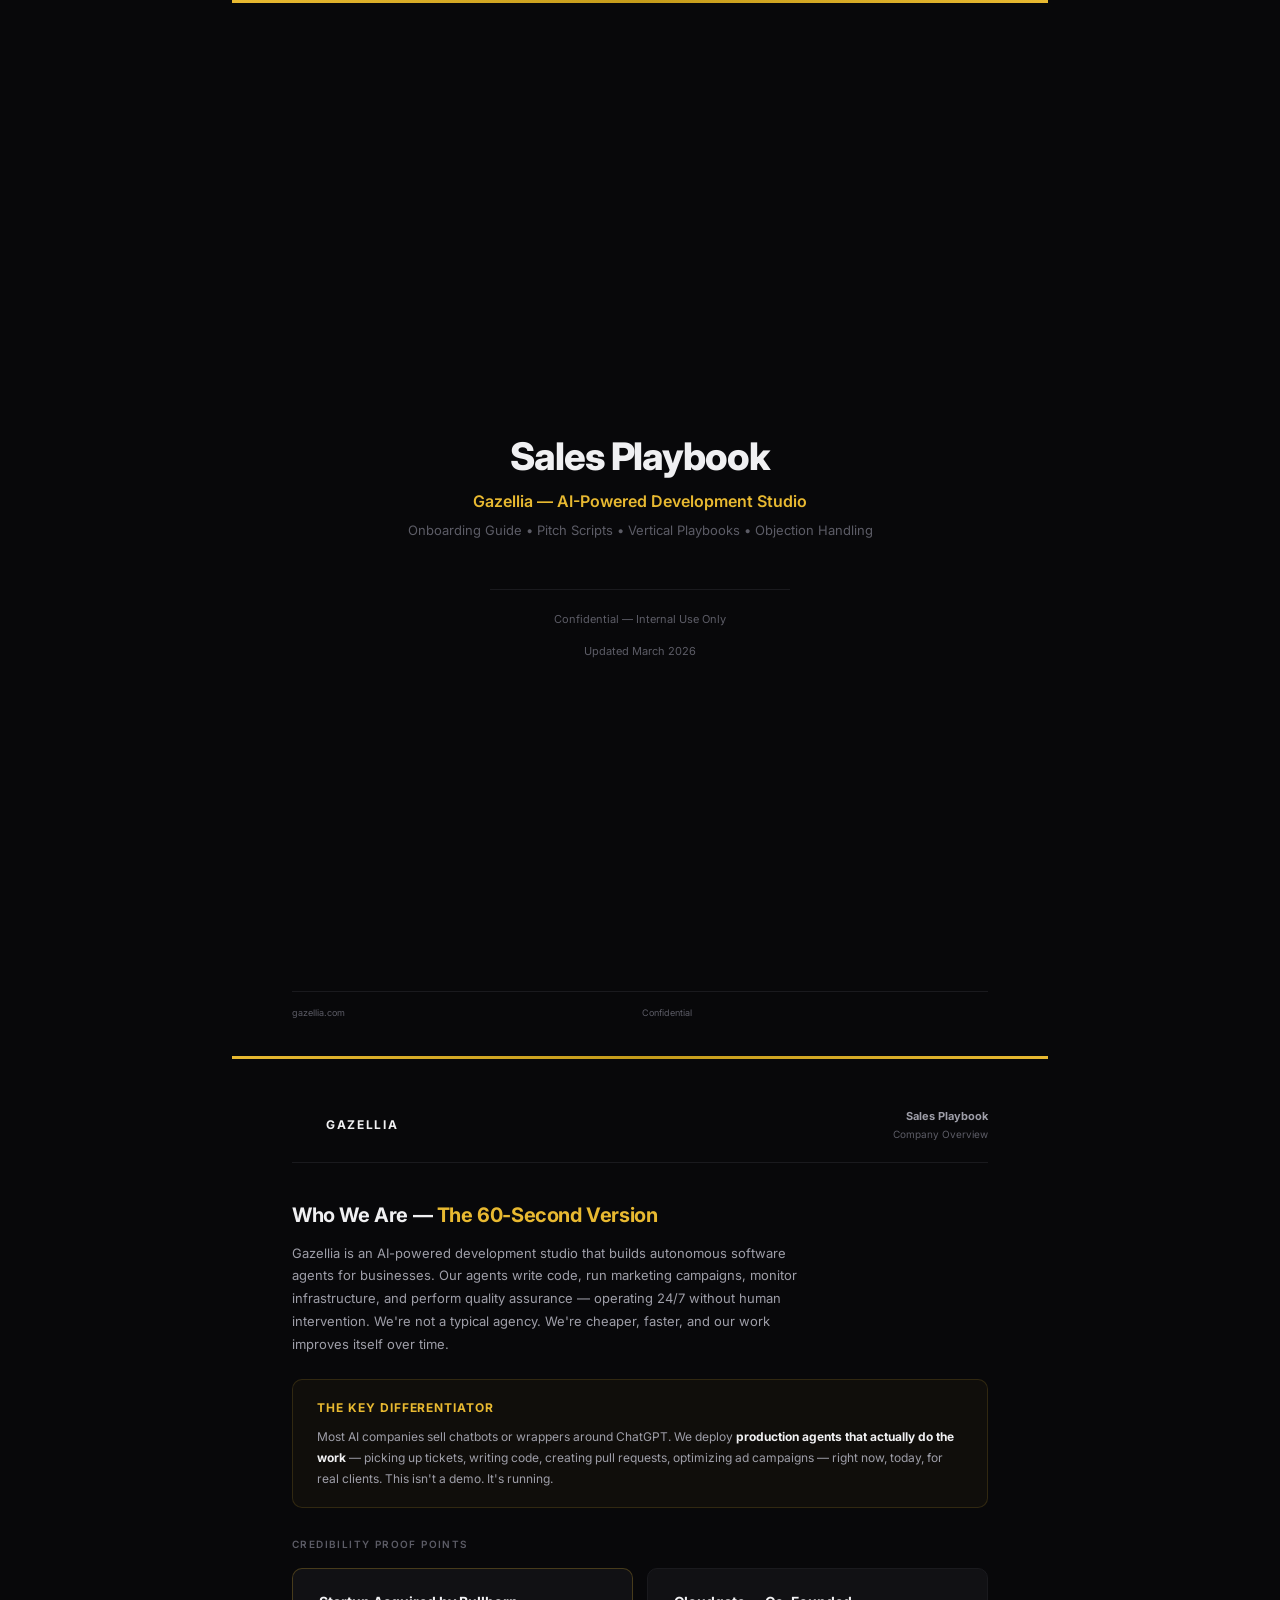
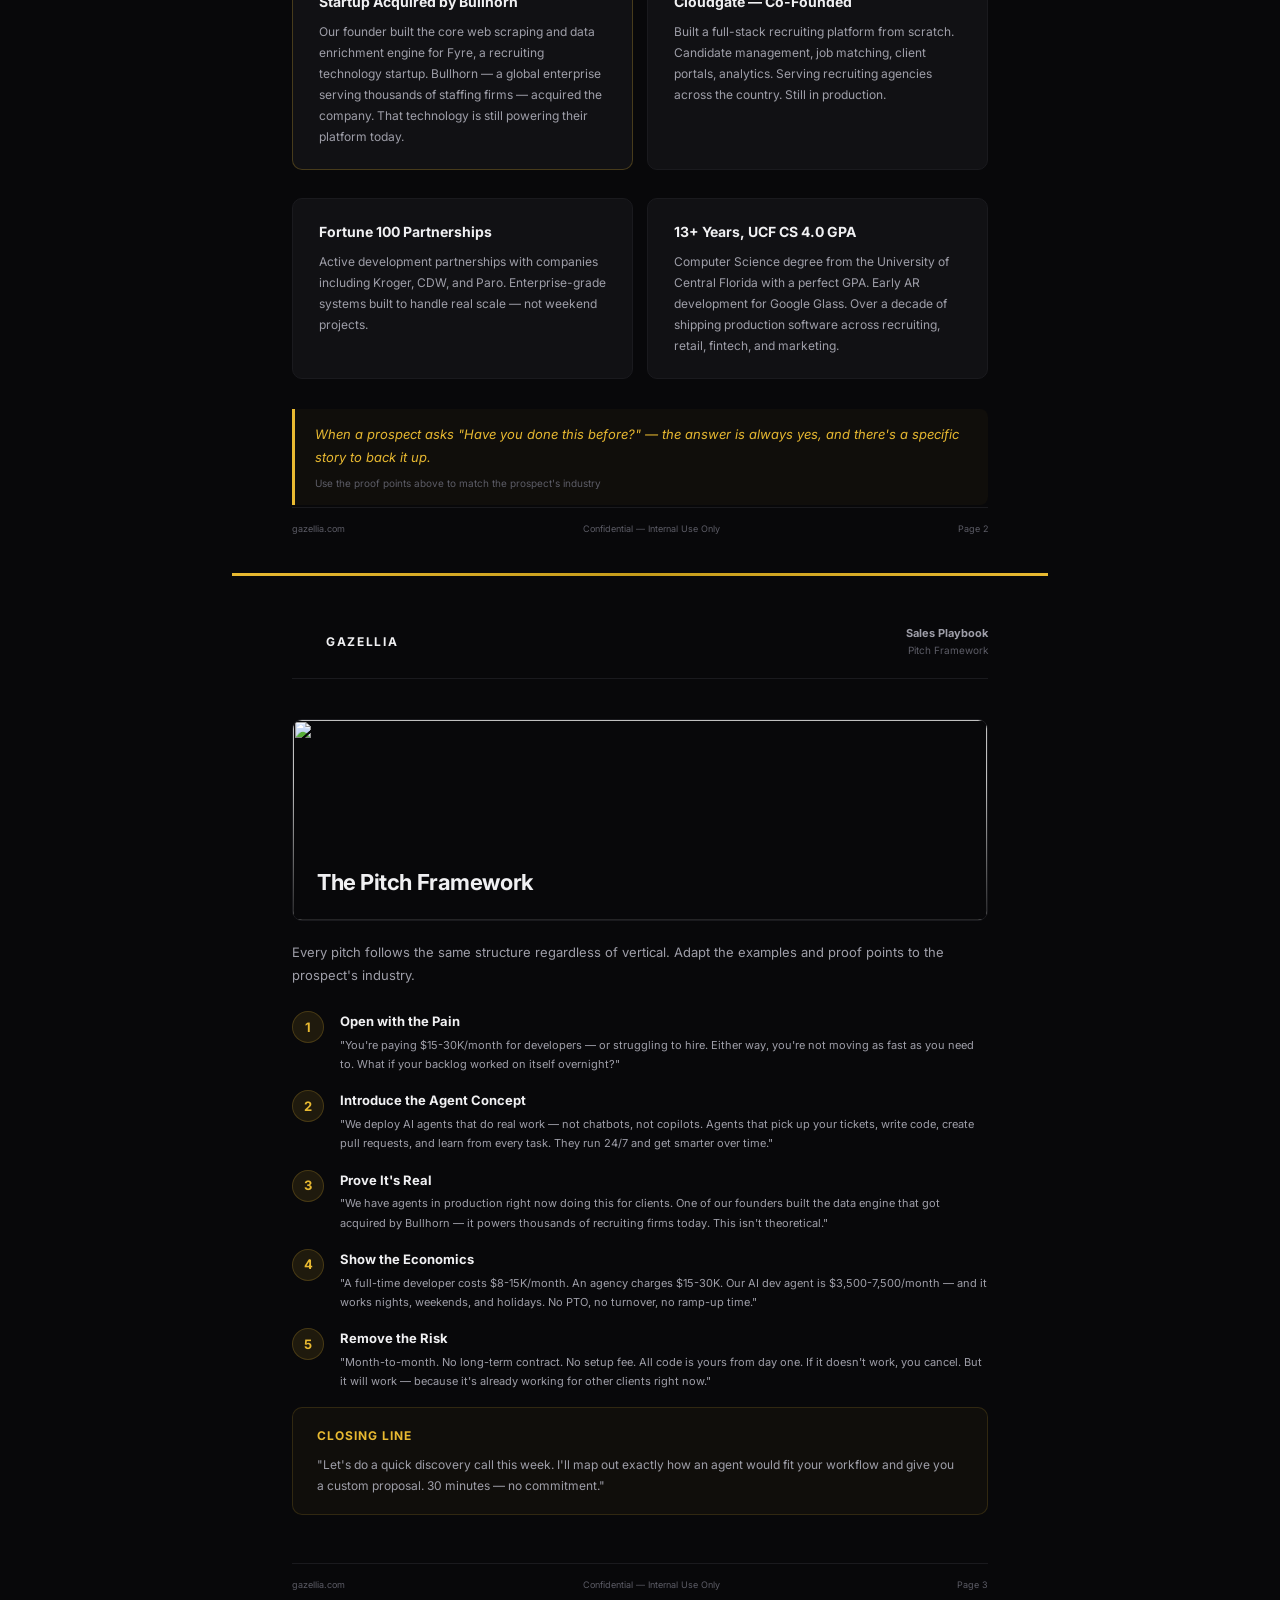
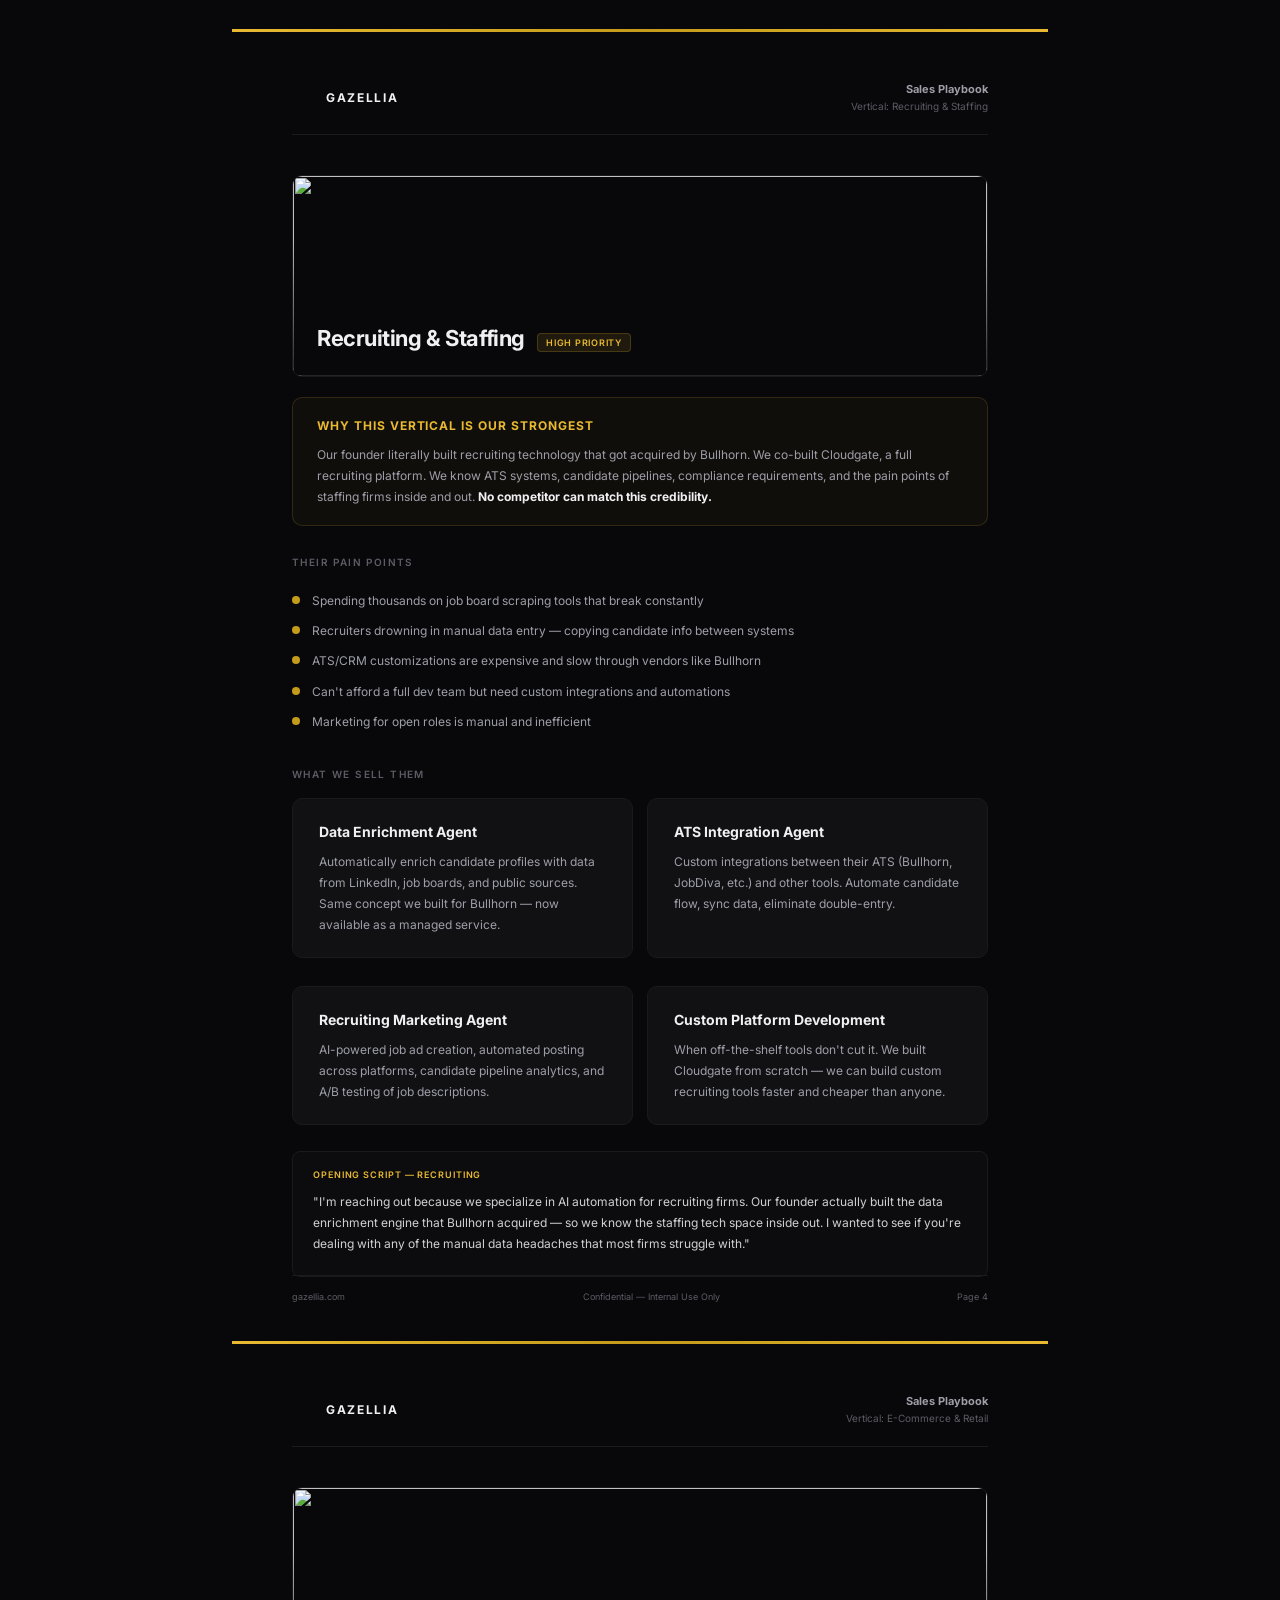
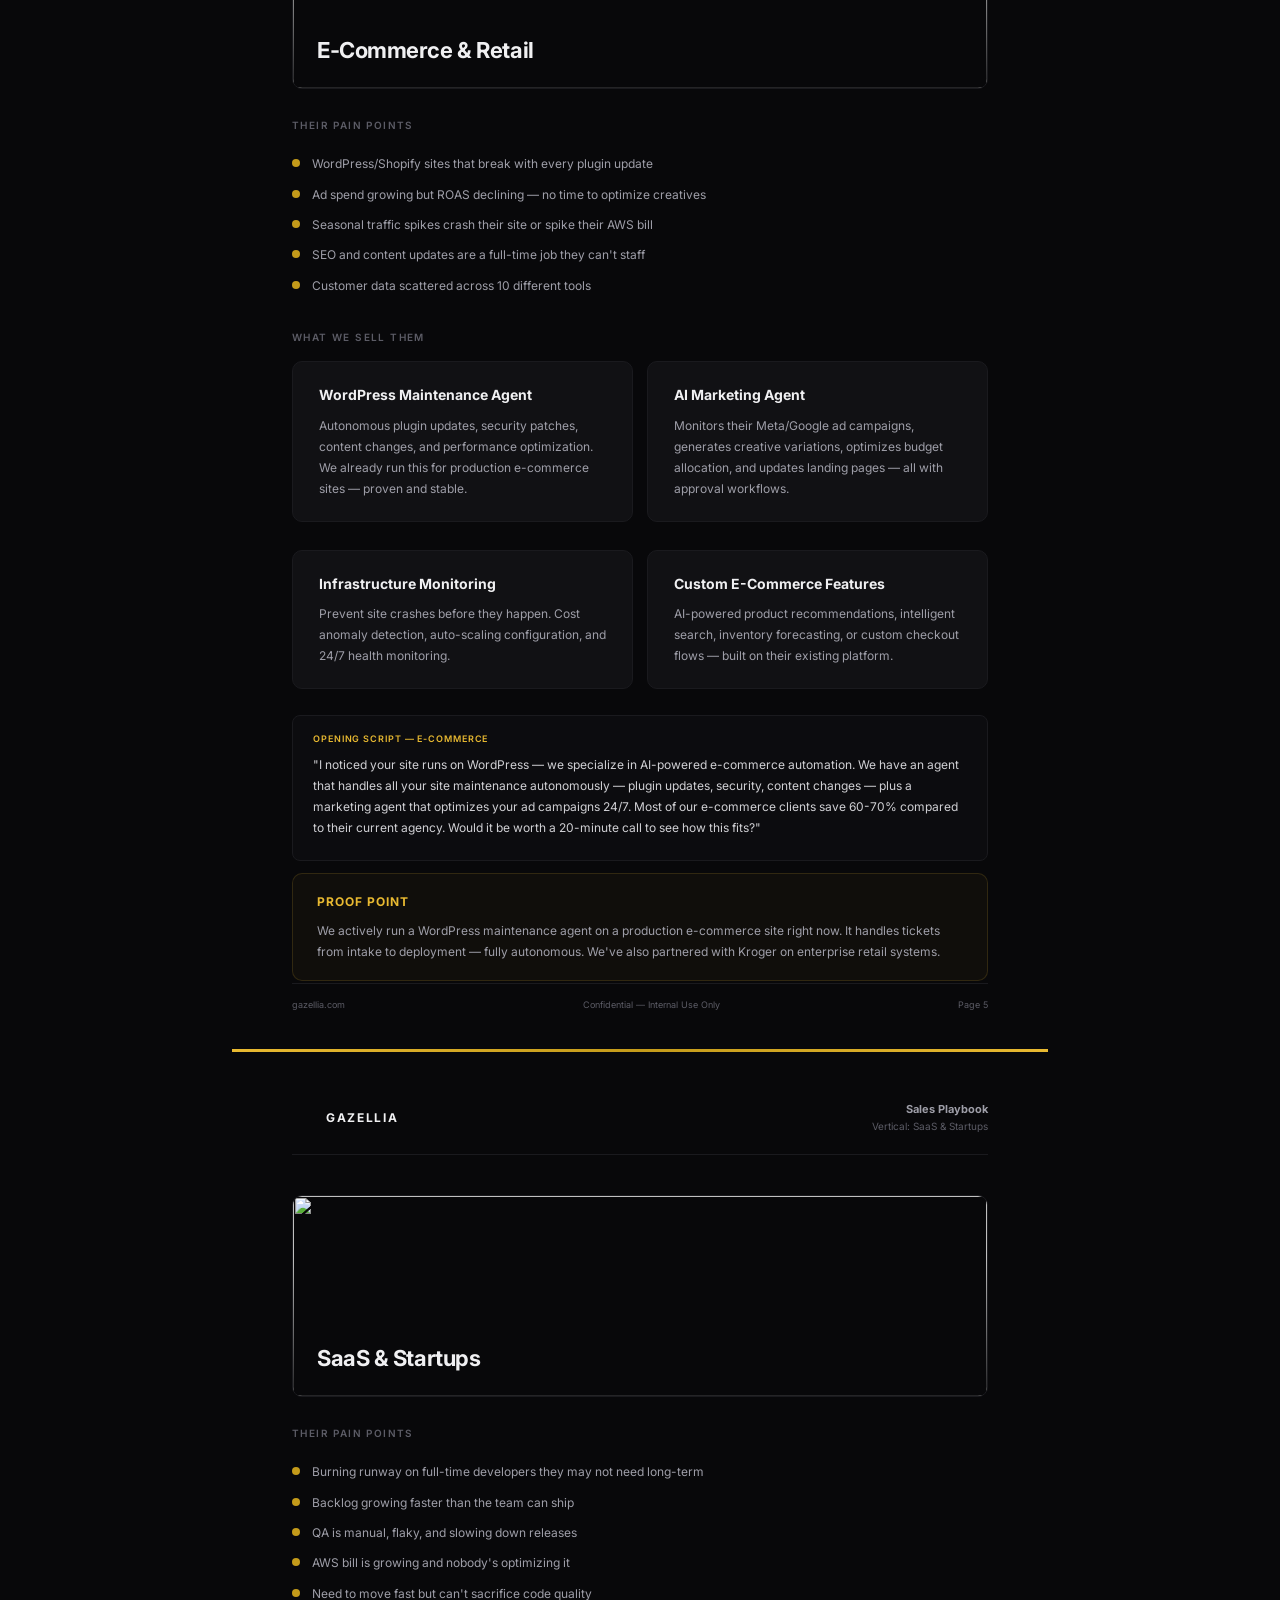
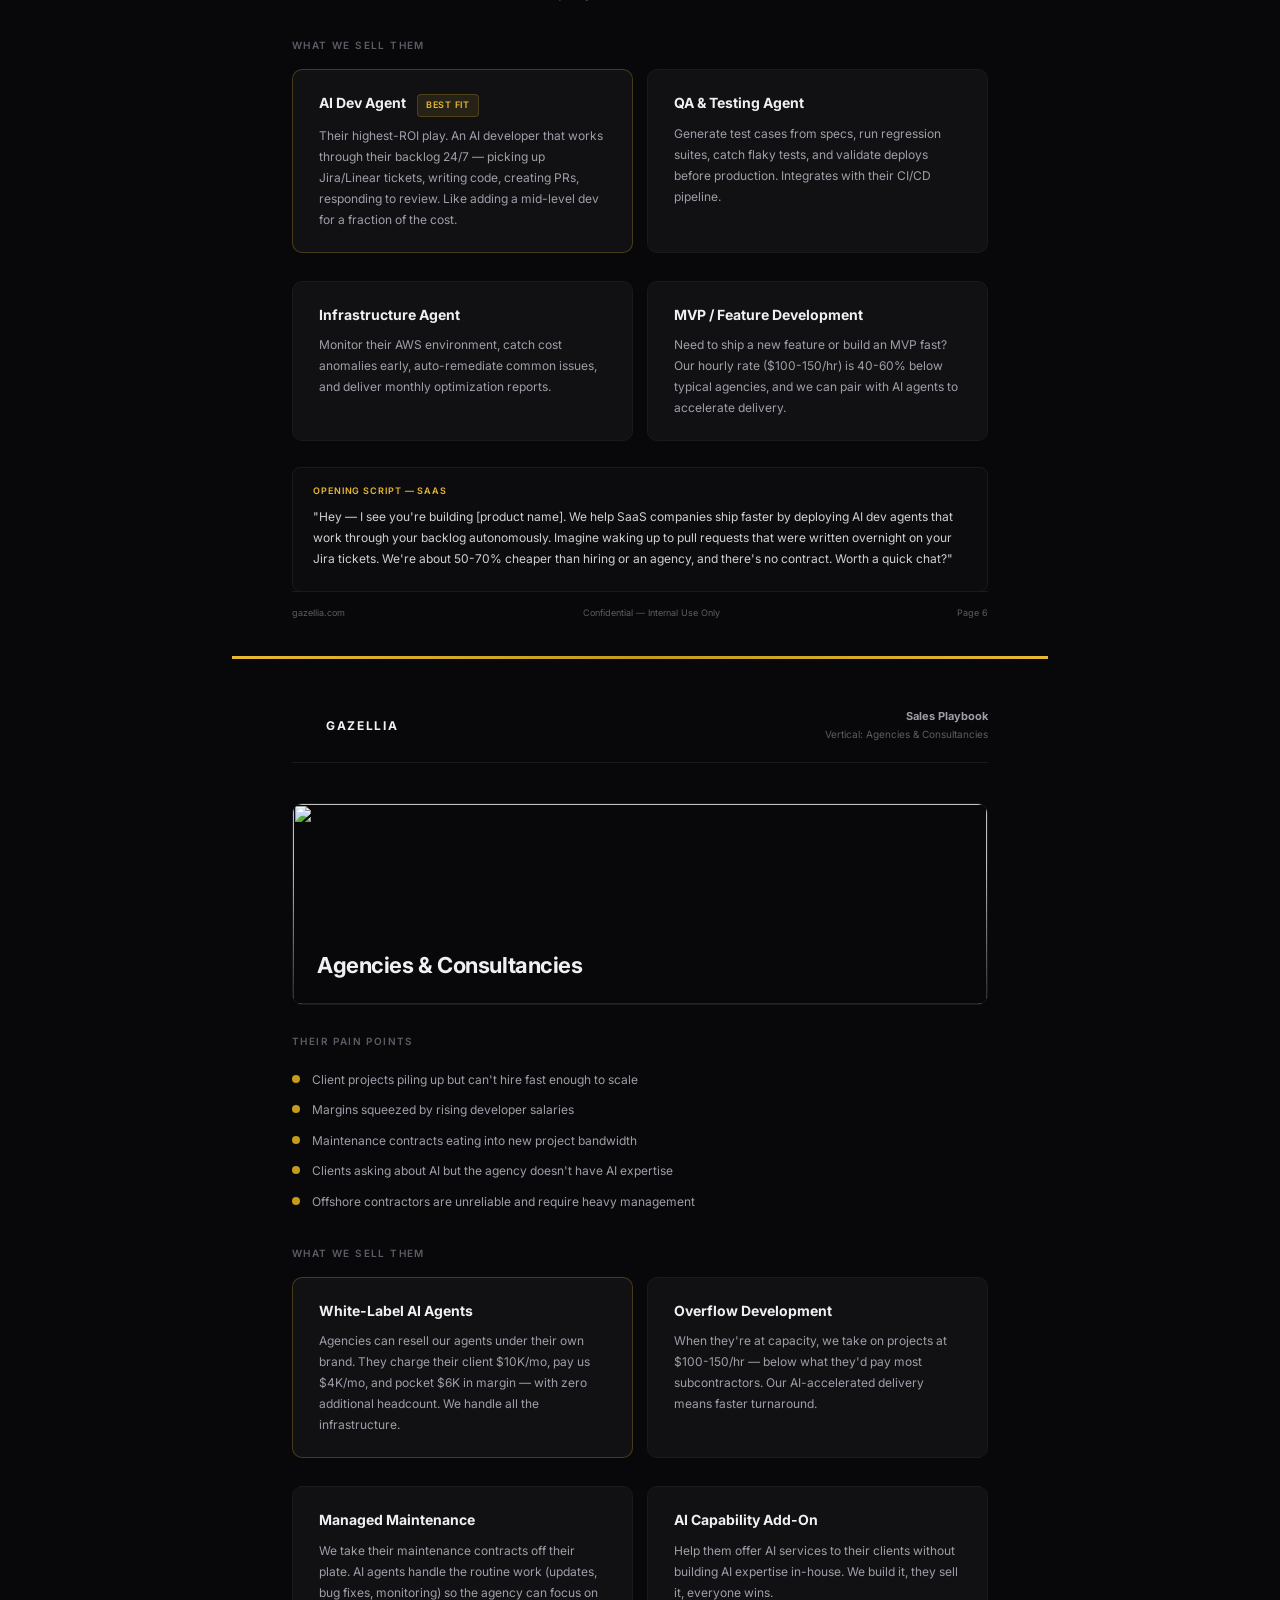
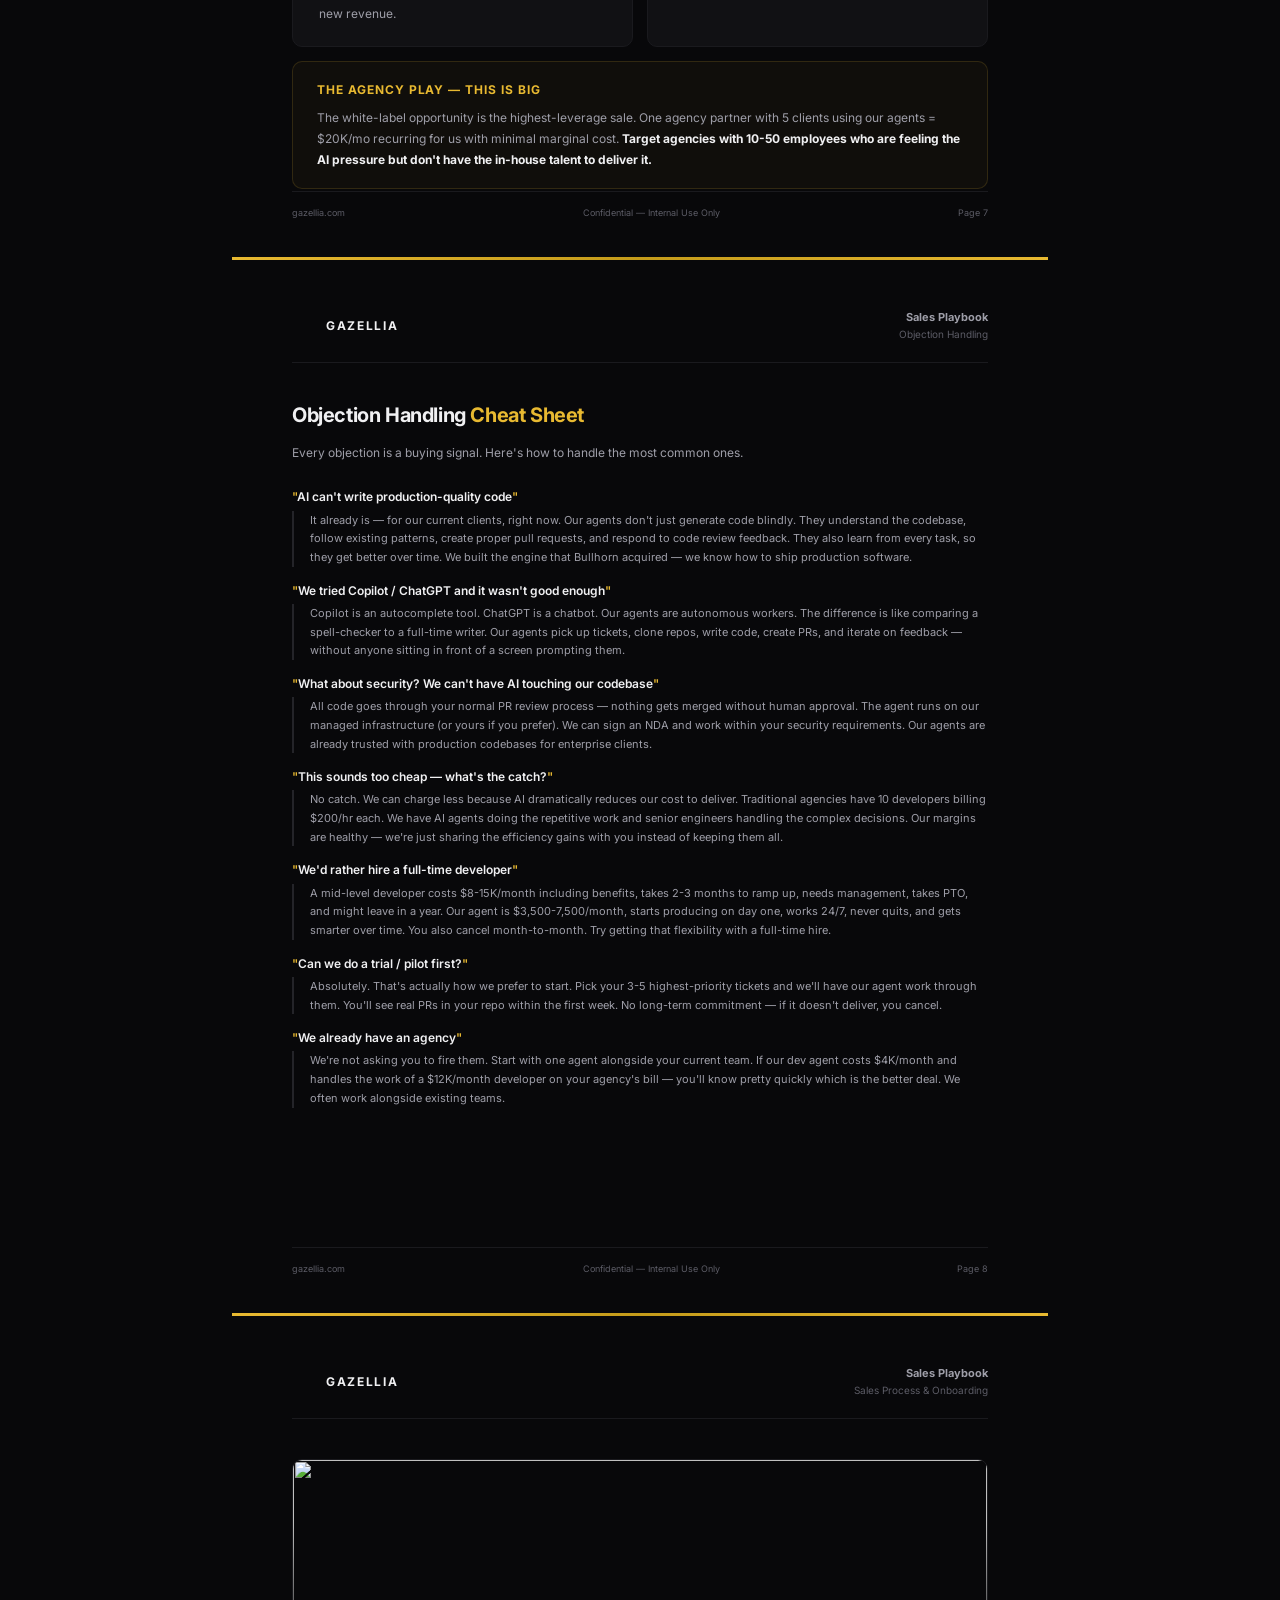
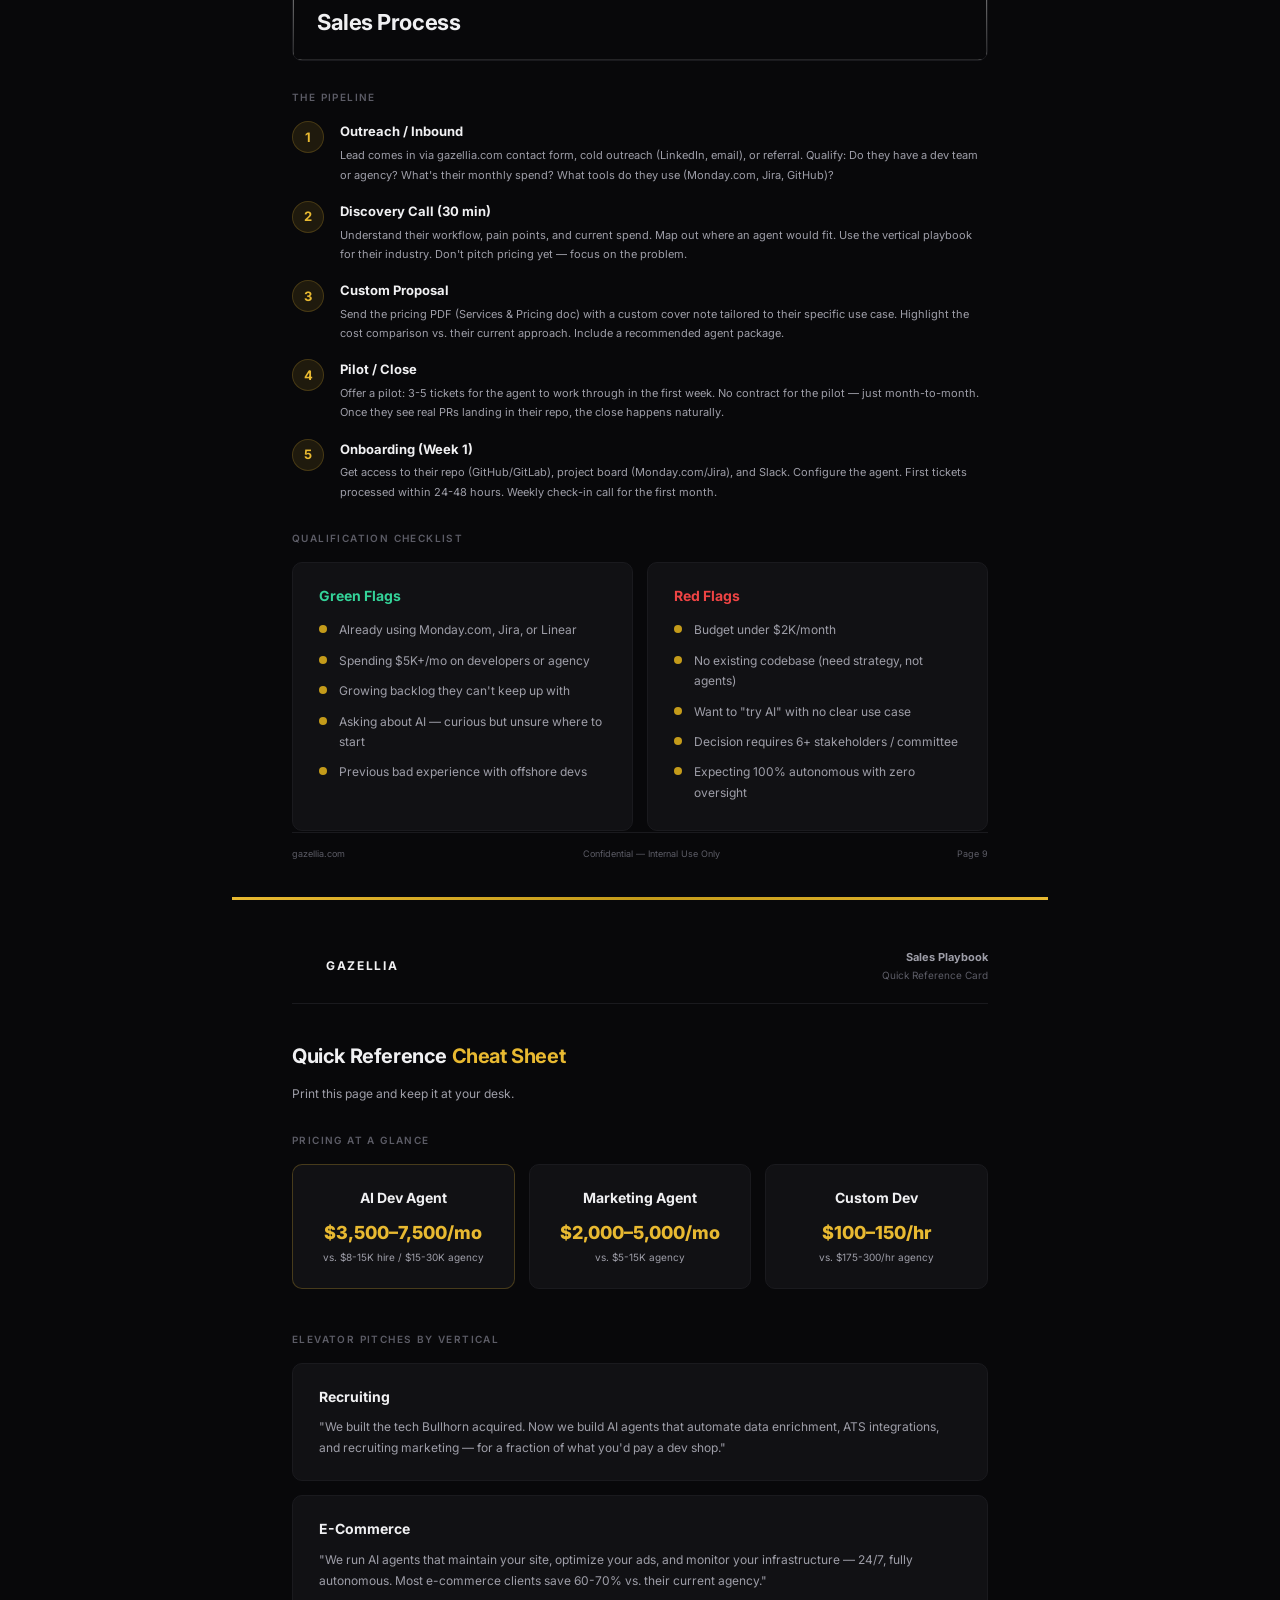
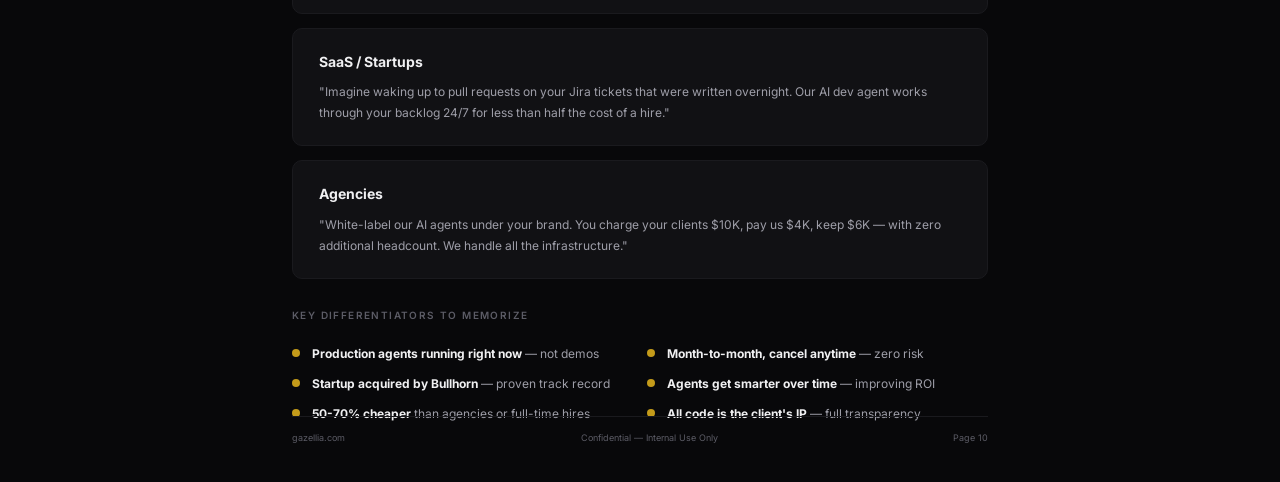
==== assets/gazellia-sales-guide.html @ e979a20b "Add sales playbook: onboarding guide, pitch scripts, vertical playbooks 10-page sales guide covering" ====
<!DOCTYPE html>
<html lang="en">
<head>
  <meta charset="UTF-8">
  <title>Gazellia — Sales Playbook & Onboarding Guide</title>
  <style>
    @import url('https://fonts.googleapis.com/css2?family=Inter:wght@300;400;500;600;700;800&display=swap');
    @page { size: letter; margin: 0; }
    * { margin: 0; padding: 0; box-sizing: border-box; }
    body {
      font-family: 'Inter', -apple-system, sans-serif;
      background: #08080A; color: #F0F0F2;
      -webkit-font-smoothing: antialiased; line-height: 1.6;
    }
    .page {
      width: 8.5in; min-height: 11in; margin: 0 auto;
      padding: 52px 60px; background: #08080A;
      position: relative; page-break-after: always;
    }
    .page::before {
      content: ''; position: absolute; top: 0; left: 0; right: 0;
      height: 3px;
      background: linear-gradient(90deg, #E8B931, #C49B1A, #E8B931);
    }

    /* Header */
    .hdr {
      display: flex; justify-content: space-between; align-items: center;
      margin-bottom: 40px; padding-bottom: 20px; border-bottom: 1px solid #1A1A1E;
    }
    .hdr-logo { display: flex; align-items: center; gap: 10px; }
    .hdr-logo img { width: 24px; }
    .hdr-logo span { font-size: 12px; font-weight: 700; letter-spacing: 0.14em; }
    .hdr-right { text-align: right; font-size: 10px; color: #5C5C66; }
    .hdr-right strong { color: #9E9EA8; display: block; font-size: 11px; }

    /* Typography */
    h1 { font-size: 30px; font-weight: 800; letter-spacing: -0.03em; line-height: 1.15; margin-bottom: 12px; }
    h2 { font-size: 20px; font-weight: 700; letter-spacing: -0.02em; margin-bottom: 14px; line-height: 1.25; }
    h3 { font-size: 14px; font-weight: 700; margin-bottom: 8px; }
    h4 { font-size: 11px; font-weight: 600; text-transform: uppercase; letter-spacing: 0.12em; color: #5C5C66; margin-bottom: 14px; }
    .gold { color: #E8B931; }
    .subtitle { font-size: 13px; color: #9E9EA8; line-height: 1.7; margin-bottom: 24px; max-width: 500px; }
    p { font-size: 12px; color: #9E9EA8; line-height: 1.75; margin-bottom: 12px; }

    /* Cards */
    .card {
      background: #111114; border: 1px solid #1A1A1E; border-radius: 10px;
      padding: 22px 26px; margin-bottom: 14px;
    }
    .card.gold-border { border-color: rgba(232, 185, 49, 0.25); }
    .card h3 { color: #F0F0F2; }
    .card p { margin-bottom: 0; }

    /* Two columns */
    .cols { display: grid; grid-template-columns: 1fr 1fr; gap: 14px; }
    .cols-3 { display: grid; grid-template-columns: 1fr 1fr 1fr; gap: 14px; }

    /* Image block */
    .img-block {
      border-radius: 10px; overflow: hidden; margin-bottom: 20px;
      border: 1px solid #1A1A1E; position: relative;
    }
    .img-block img { width: 100%; height: 200px; object-fit: cover; display: block; }
    .img-block.tall img { height: 260px; }
    .img-overlay {
      position: absolute; inset: 0; display: flex; align-items: flex-end;
      padding: 24px;
      background: linear-gradient(180deg, transparent 30%, rgba(8,8,10,0.85) 100%);
    }
    .img-overlay h2 { color: #F0F0F2; margin: 0; font-size: 22px; }

    /* Callout */
    .callout {
      background: rgba(232, 185, 49, 0.04); border: 1px solid rgba(232, 185, 49, 0.15);
      border-radius: 10px; padding: 18px 24px; margin-bottom: 16px;
    }
    .callout h3 { color: #E8B931; font-size: 12px; text-transform: uppercase; letter-spacing: 0.08em; }
    .callout p { font-size: 12px; margin-bottom: 0; }

    /* Quote */
    .quote {
      border-left: 3px solid #E8B931; padding: 14px 20px; margin: 16px 0;
      background: rgba(232, 185, 49, 0.03); border-radius: 0 8px 8px 0;
    }
    .quote p { font-size: 13px; color: #E8B931; font-style: italic; margin: 0; }
    .quote .attr { font-size: 10px; color: #5C5C66; font-style: normal; margin-top: 6px; display: block; }

    /* Script block */
    .script {
      background: #0C0C0F; border: 1px solid #1A1A1E; border-radius: 8px;
      padding: 16px 20px; margin: 12px 0; font-size: 12px;
    }
    .script .label { font-size: 9px; font-weight: 600; text-transform: uppercase; letter-spacing: 0.1em; color: #E8B931; margin-bottom: 8px; }
    .script p { color: #D0D0D4; margin-bottom: 6px; }
    .script em { color: #5C5C66; font-style: normal; }

    /* Objection block */
    .objection { margin-bottom: 14px; }
    .objection .q { font-size: 12px; font-weight: 600; color: #F0F0F2; margin-bottom: 4px; }
    .objection .q::before { content: '"'; color: #E8B931; }
    .objection .q::after { content: '"'; color: #E8B931; }
    .objection .a { font-size: 11px; color: #9E9EA8; padding-left: 16px; border-left: 2px solid #242429; line-height: 1.7; }

    /* Badge */
    .badge {
      display: inline-block; font-size: 9px; font-weight: 600; text-transform: uppercase;
      letter-spacing: 0.08em; padding: 3px 8px; border-radius: 4px;
      background: rgba(232, 185, 49, 0.1); color: #E8B931;
      border: 1px solid rgba(232, 185, 49, 0.2); margin-left: 8px;
    }
    .badge.green { background: rgba(52,211,153,0.08); color: #34d399; border-color: rgba(52,211,153,0.2); }

    /* List */
    .checklist { list-style: none; }
    .checklist li {
      font-size: 12px; color: #9E9EA8; padding: 5px 0 5px 20px;
      position: relative; line-height: 1.7;
    }
    .checklist li::before {
      content: ''; position: absolute; left: 0; top: 10px;
      width: 8px; height: 8px; border-radius: 50%; background: #C49B1A;
    }

    /* Numbered steps */
    .step { display: flex; gap: 16px; margin-bottom: 16px; }
    .step-num {
      width: 32px; height: 32px; border-radius: 50%; flex-shrink: 0;
      background: rgba(232, 185, 49, 0.1); border: 1px solid rgba(232, 185, 49, 0.2);
      display: flex; align-items: center; justify-content: center;
      font-size: 13px; font-weight: 700; color: #E8B931;
    }
    .step-content h3 { font-size: 13px; margin-bottom: 4px; }
    .step-content p { font-size: 11px; margin-bottom: 0; }

    /* Footer */
    .pg-footer {
      position: absolute; bottom: 36px; left: 60px; right: 60px;
      display: flex; justify-content: space-between;
      padding-top: 14px; border-top: 1px solid #1A1A1E;
      font-size: 9px; color: #5C5C66;
    }

    /* Section divider */
    .divider {
      font-size: 10px; font-weight: 600; text-transform: uppercase;
      letter-spacing: 0.14em; color: #5C5C66; margin: 28px 0 16px;
    }

    @media print {
      body { background: #08080A; }
      .page { margin: 0; }
    }
  </style>
</head>
<body>

<!-- ===== PAGE 1: COVER ===== -->
<div class="page" style="display:flex; flex-direction:column; justify-content:center; align-items:center; text-align:center;">
  <div class="page::before"></div>
  <img src="assets/images/sales/cover.webp" alt="" style="width:180px; margin-bottom:40px; border-radius:20px;">
  <h1 style="font-size:38px; margin-bottom:8px;">Sales Playbook</h1>
  <p style="font-size:16px; color:#E8B931; font-weight:600; margin-bottom:4px;">Gazellia — AI-Powered Development Studio</p>
  <p style="font-size:13px; color:#5C5C66; margin-bottom:48px;">Onboarding Guide &bull; Pitch Scripts &bull; Vertical Playbooks &bull; Objection Handling</p>
  <div style="border-top:1px solid #1A1A1E; padding-top:20px; width:300px;">
    <p style="font-size:11px; color:#5C5C66;">Confidential — Internal Use Only</p>
    <p style="font-size:11px; color:#5C5C66; margin:0;">Updated March 2026</p>
  </div>
  <div class="pg-footer"><span>gazellia.com</span><span>Confidential</span><span></span></div>
</div>

<!-- ===== PAGE 2: WHO WE ARE ===== -->
<div class="page">
  <div class="hdr">
    <div class="hdr-logo"><img src="assets/images/horns-gold.png" alt=""><span>GAZELLIA</span></div>
    <div class="hdr-right"><strong>Sales Playbook</strong>Company Overview</div>
  </div>

  <h2>Who We Are — <span class="gold">The 60-Second Version</span></h2>
  <p style="font-size:13px; max-width:520px; margin-bottom:24px;">Gazellia is an AI-powered development studio that builds autonomous software agents for businesses. Our agents write code, run marketing campaigns, monitor infrastructure, and perform quality assurance — operating 24/7 without human intervention. We're not a typical agency. We're cheaper, faster, and our work improves itself over time.</p>

  <div class="callout">
    <h3>The Key Differentiator</h3>
    <p>Most AI companies sell chatbots or wrappers around ChatGPT. We deploy <strong style="color:#F0F0F2;">production agents that actually do the work</strong> — picking up tickets, writing code, creating pull requests, optimizing ad campaigns — right now, today, for real clients. This isn't a demo. It's running.</p>
  </div>

  <div class="divider">Credibility Proof Points</div>

  <div class="cols">
    <div class="card gold-border">
      <h3>Startup Acquired by Bullhorn</h3>
      <p>Our founder built the core web scraping and data enrichment engine for Fyre, a recruiting technology startup. Bullhorn — a global enterprise serving thousands of staffing firms — acquired the company. That technology is still powering their platform today.</p>
    </div>
    <div class="card">
      <h3>Cloudgate — Co-Founded</h3>
      <p>Built a full-stack recruiting platform from scratch. Candidate management, job matching, client portals, analytics. Serving recruiting agencies across the country. Still in production.</p>
    </div>
    <div class="card">
      <h3>Fortune 100 Partnerships</h3>
      <p>Active development partnerships with companies including Kroger, CDW, and Paro. Enterprise-grade systems built to handle real scale — not weekend projects.</p>
    </div>
    <div class="card">
      <h3>13+ Years, UCF CS 4.0 GPA</h3>
      <p>Computer Science degree from the University of Central Florida with a perfect GPA. Early AR development for Google Glass. Over a decade of shipping production software across recruiting, retail, fintech, and marketing.</p>
    </div>
  </div>

  <div class="quote">
    <p>When a prospect asks "Have you done this before?" — the answer is always yes, and there's a specific story to back it up.</p>
    <span class="attr">Use the proof points above to match the prospect's industry</span>
  </div>

  <div class="pg-footer"><span>gazellia.com</span><span>Confidential — Internal Use Only</span><span>Page 2</span></div>
</div>

<!-- ===== PAGE 3: THE PITCH FRAMEWORK ===== -->
<div class="page">
  <div class="hdr">
    <div class="hdr-logo"><img src="assets/images/horns-gold.png" alt=""><span>GAZELLIA</span></div>
    <div class="hdr-right"><strong>Sales Playbook</strong>Pitch Framework</div>
  </div>

  <div class="img-block">
    <img src="assets/images/sales/handshake.webp" alt="">
    <div class="img-overlay"><h2>The Pitch Framework</h2></div>
  </div>

  <p style="font-size:13px; margin-bottom:24px;">Every pitch follows the same structure regardless of vertical. Adapt the examples and proof points to the prospect's industry.</p>

  <div class="step">
    <div class="step-num">1</div>
    <div class="step-content">
      <h3>Open with the Pain</h3>
      <p>"You're paying $15-30K/month for developers — or struggling to hire. Either way, you're not moving as fast as you need to. What if your backlog worked on itself overnight?"</p>
    </div>
  </div>

  <div class="step">
    <div class="step-num">2</div>
    <div class="step-content">
      <h3>Introduce the Agent Concept</h3>
      <p>"We deploy AI agents that do real work — not chatbots, not copilots. Agents that pick up your tickets, write code, create pull requests, and learn from every task. They run 24/7 and get smarter over time."</p>
    </div>
  </div>

  <div class="step">
    <div class="step-num">3</div>
    <div class="step-content">
      <h3>Prove It's Real</h3>
      <p>"We have agents in production right now doing this for clients. One of our founders built the data engine that got acquired by Bullhorn — it powers thousands of recruiting firms today. This isn't theoretical."</p>
    </div>
  </div>

  <div class="step">
    <div class="step-num">4</div>
    <div class="step-content">
      <h3>Show the Economics</h3>
      <p>"A full-time developer costs $8-15K/month. An agency charges $15-30K. Our AI dev agent is $3,500-7,500/month — and it works nights, weekends, and holidays. No PTO, no turnover, no ramp-up time."</p>
    </div>
  </div>

  <div class="step">
    <div class="step-num">5</div>
    <div class="step-content">
      <h3>Remove the Risk</h3>
      <p>"Month-to-month. No long-term contract. No setup fee. All code is yours from day one. If it doesn't work, you cancel. But it will work — because it's already working for other clients right now."</p>
    </div>
  </div>

  <div class="callout">
    <h3>Closing Line</h3>
    <p>"Let's do a quick discovery call this week. I'll map out exactly how an agent would fit your workflow and give you a custom proposal. 30 minutes — no commitment."</p>
  </div>

  <div class="pg-footer"><span>gazellia.com</span><span>Confidential — Internal Use Only</span><span>Page 3</span></div>
</div>

<!-- ===== PAGE 4: VERTICAL — RECRUITING ===== -->
<div class="page">
  <div class="hdr">
    <div class="hdr-logo"><img src="assets/images/horns-gold.png" alt=""><span>GAZELLIA</span></div>
    <div class="hdr-right"><strong>Sales Playbook</strong>Vertical: Recruiting & Staffing</div>
  </div>

  <div class="img-block">
    <img src="assets/images/sales/recruiting.webp" alt="">
    <div class="img-overlay"><h2>Recruiting & Staffing <span class="badge">High Priority</span></h2></div>
  </div>

  <div class="callout">
    <h3>Why This Vertical Is Our Strongest</h3>
    <p>Our founder literally built recruiting technology that got acquired by Bullhorn. We co-built Cloudgate, a full recruiting platform. We know ATS systems, candidate pipelines, compliance requirements, and the pain points of staffing firms inside and out. <strong style="color:#F0F0F2;">No competitor can match this credibility.</strong></p>
  </div>

  <div class="divider">Their Pain Points</div>
  <ul class="checklist">
    <li>Spending thousands on job board scraping tools that break constantly</li>
    <li>Recruiters drowning in manual data entry — copying candidate info between systems</li>
    <li>ATS/CRM customizations are expensive and slow through vendors like Bullhorn</li>
    <li>Can't afford a full dev team but need custom integrations and automations</li>
    <li>Marketing for open roles is manual and inefficient</li>
  </ul>

  <div class="divider">What We Sell Them</div>
  <div class="cols">
    <div class="card">
      <h3>Data Enrichment Agent</h3>
      <p>Automatically enrich candidate profiles with data from LinkedIn, job boards, and public sources. Same concept we built for Bullhorn — now available as a managed service.</p>
    </div>
    <div class="card">
      <h3>ATS Integration Agent</h3>
      <p>Custom integrations between their ATS (Bullhorn, JobDiva, etc.) and other tools. Automate candidate flow, sync data, eliminate double-entry.</p>
    </div>
    <div class="card">
      <h3>Recruiting Marketing Agent</h3>
      <p>AI-powered job ad creation, automated posting across platforms, candidate pipeline analytics, and A/B testing of job descriptions.</p>
    </div>
    <div class="card">
      <h3>Custom Platform Development</h3>
      <p>When off-the-shelf tools don't cut it. We built Cloudgate from scratch — we can build custom recruiting tools faster and cheaper than anyone.</p>
    </div>
  </div>

  <div class="script">
    <div class="label">Opening Script — Recruiting</div>
    <p>"I'm reaching out because we specialize in AI automation for recruiting firms. Our founder actually built the data enrichment engine that Bullhorn acquired — so we know the staffing tech space inside out. I wanted to see if you're dealing with any of the manual data headaches that most firms struggle with."</p>
  </div>

  <div class="pg-footer"><span>gazellia.com</span><span>Confidential — Internal Use Only</span><span>Page 4</span></div>
</div>

<!-- ===== PAGE 5: VERTICAL — E-COMMERCE ===== -->
<div class="page">
  <div class="hdr">
    <div class="hdr-logo"><img src="assets/images/horns-gold.png" alt=""><span>GAZELLIA</span></div>
    <div class="hdr-right"><strong>Sales Playbook</strong>Vertical: E-Commerce & Retail</div>
  </div>

  <div class="img-block">
    <img src="assets/images/sales/ecommerce.webp" alt="">
    <div class="img-overlay"><h2>E-Commerce & Retail</h2></div>
  </div>

  <div class="divider">Their Pain Points</div>
  <ul class="checklist">
    <li>WordPress/Shopify sites that break with every plugin update</li>
    <li>Ad spend growing but ROAS declining — no time to optimize creatives</li>
    <li>Seasonal traffic spikes crash their site or spike their AWS bill</li>
    <li>SEO and content updates are a full-time job they can't staff</li>
    <li>Customer data scattered across 10 different tools</li>
  </ul>

  <div class="divider">What We Sell Them</div>
  <div class="cols">
    <div class="card">
      <h3>WordPress Maintenance Agent</h3>
      <p>Autonomous plugin updates, security patches, content changes, and performance optimization. We already run this for production e-commerce sites — proven and stable.</p>
    </div>
    <div class="card">
      <h3>AI Marketing Agent</h3>
      <p>Monitors their Meta/Google ad campaigns, generates creative variations, optimizes budget allocation, and updates landing pages — all with approval workflows.</p>
    </div>
    <div class="card">
      <h3>Infrastructure Monitoring</h3>
      <p>Prevent site crashes before they happen. Cost anomaly detection, auto-scaling configuration, and 24/7 health monitoring.</p>
    </div>
    <div class="card">
      <h3>Custom E-Commerce Features</h3>
      <p>AI-powered product recommendations, intelligent search, inventory forecasting, or custom checkout flows — built on their existing platform.</p>
    </div>
  </div>

  <div class="script">
    <div class="label">Opening Script — E-Commerce</div>
    <p>"I noticed your site runs on WordPress — we specialize in AI-powered e-commerce automation. We have an agent that handles all your site maintenance autonomously — plugin updates, security, content changes — plus a marketing agent that optimizes your ad campaigns 24/7. Most of our e-commerce clients save 60-70% compared to their current agency. Would it be worth a 20-minute call to see how this fits?"</p>
  </div>

  <div class="callout">
    <h3>Proof Point</h3>
    <p>We actively run a WordPress maintenance agent on a production e-commerce site right now. It handles tickets from intake to deployment — fully autonomous. We've also partnered with Kroger on enterprise retail systems.</p>
  </div>

  <div class="pg-footer"><span>gazellia.com</span><span>Confidential — Internal Use Only</span><span>Page 5</span></div>
</div>

<!-- ===== PAGE 6: VERTICAL — SAAS & STARTUPS ===== -->
<div class="page">
  <div class="hdr">
    <div class="hdr-logo"><img src="assets/images/horns-gold.png" alt=""><span>GAZELLIA</span></div>
    <div class="hdr-right"><strong>Sales Playbook</strong>Vertical: SaaS & Startups</div>
  </div>

  <div class="img-block">
    <img src="assets/images/sales/saas.webp" alt="">
    <div class="img-overlay"><h2>SaaS & Startups</h2></div>
  </div>

  <div class="divider">Their Pain Points</div>
  <ul class="checklist">
    <li>Burning runway on full-time developers they may not need long-term</li>
    <li>Backlog growing faster than the team can ship</li>
    <li>QA is manual, flaky, and slowing down releases</li>
    <li>AWS bill is growing and nobody's optimizing it</li>
    <li>Need to move fast but can't sacrifice code quality</li>
  </ul>

  <div class="divider">What We Sell Them</div>
  <div class="cols">
    <div class="card gold-border">
      <h3>AI Dev Agent <span class="badge">Best Fit</span></h3>
      <p>Their highest-ROI play. An AI developer that works through their backlog 24/7 — picking up Jira/Linear tickets, writing code, creating PRs, responding to review. Like adding a mid-level dev for a fraction of the cost.</p>
    </div>
    <div class="card">
      <h3>QA & Testing Agent</h3>
      <p>Generate test cases from specs, run regression suites, catch flaky tests, and validate deploys before production. Integrates with their CI/CD pipeline.</p>
    </div>
    <div class="card">
      <h3>Infrastructure Agent</h3>
      <p>Monitor their AWS environment, catch cost anomalies early, auto-remediate common issues, and deliver monthly optimization reports.</p>
    </div>
    <div class="card">
      <h3>MVP / Feature Development</h3>
      <p>Need to ship a new feature or build an MVP fast? Our hourly rate ($100-150/hr) is 40-60% below typical agencies, and we can pair with AI agents to accelerate delivery.</p>
    </div>
  </div>

  <div class="script">
    <div class="label">Opening Script — SaaS</div>
    <p>"Hey — I see you're building [product name]. We help SaaS companies ship faster by deploying AI dev agents that work through your backlog autonomously. Imagine waking up to pull requests that were written overnight on your Jira tickets. We're about 50-70% cheaper than hiring or an agency, and there's no contract. Worth a quick chat?"</p>
  </div>

  <div class="pg-footer"><span>gazellia.com</span><span>Confidential — Internal Use Only</span><span>Page 6</span></div>
</div>

<!-- ===== PAGE 7: VERTICAL — AGENCIES ===== -->
<div class="page">
  <div class="hdr">
    <div class="hdr-logo"><img src="assets/images/horns-gold.png" alt=""><span>GAZELLIA</span></div>
    <div class="hdr-right"><strong>Sales Playbook</strong>Vertical: Agencies & Consultancies</div>
  </div>

  <div class="img-block">
    <img src="assets/images/sales/agency.webp" alt="">
    <div class="img-overlay"><h2>Agencies & Consultancies</h2></div>
  </div>

  <div class="divider">Their Pain Points</div>
  <ul class="checklist">
    <li>Client projects piling up but can't hire fast enough to scale</li>
    <li>Margins squeezed by rising developer salaries</li>
    <li>Maintenance contracts eating into new project bandwidth</li>
    <li>Clients asking about AI but the agency doesn't have AI expertise</li>
    <li>Offshore contractors are unreliable and require heavy management</li>
  </ul>

  <div class="divider">What We Sell Them</div>
  <div class="cols">
    <div class="card gold-border">
      <h3>White-Label AI Agents</h3>
      <p>Agencies can resell our agents under their own brand. They charge their client $10K/mo, pay us $4K/mo, and pocket $6K in margin — with zero additional headcount. We handle all the infrastructure.</p>
    </div>
    <div class="card">
      <h3>Overflow Development</h3>
      <p>When they're at capacity, we take on projects at $100-150/hr — below what they'd pay most subcontractors. Our AI-accelerated delivery means faster turnaround.</p>
    </div>
    <div class="card">
      <h3>Managed Maintenance</h3>
      <p>We take their maintenance contracts off their plate. AI agents handle the routine work (updates, bug fixes, monitoring) so the agency can focus on new revenue.</p>
    </div>
    <div class="card">
      <h3>AI Capability Add-On</h3>
      <p>Help them offer AI services to their clients without building AI expertise in-house. We build it, they sell it, everyone wins.</p>
    </div>
  </div>

  <div class="callout">
    <h3>The Agency Play — This Is Big</h3>
    <p>The white-label opportunity is the highest-leverage sale. One agency partner with 5 clients using our agents = $20K/mo recurring for us with minimal marginal cost. <strong style="color:#F0F0F2;">Target agencies with 10-50 employees who are feeling the AI pressure but don't have the in-house talent to deliver it.</strong></p>
  </div>

  <div class="pg-footer"><span>gazellia.com</span><span>Confidential — Internal Use Only</span><span>Page 7</span></div>
</div>

<!-- ===== PAGE 8: OBJECTION HANDLING ===== -->
<div class="page">
  <div class="hdr">
    <div class="hdr-logo"><img src="assets/images/horns-gold.png" alt=""><span>GAZELLIA</span></div>
    <div class="hdr-right"><strong>Sales Playbook</strong>Objection Handling</div>
  </div>

  <h2>Objection Handling <span class="gold">Cheat Sheet</span></h2>
  <p style="margin-bottom:24px;">Every objection is a buying signal. Here's how to handle the most common ones.</p>

  <div class="objection">
    <div class="q">AI can't write production-quality code</div>
    <div class="a">It already is — for our current clients, right now. Our agents don't just generate code blindly. They understand the codebase, follow existing patterns, create proper pull requests, and respond to code review feedback. They also learn from every task, so they get better over time. We built the engine that Bullhorn acquired — we know how to ship production software.</div>
  </div>

  <div class="objection">
    <div class="q">We tried Copilot / ChatGPT and it wasn't good enough</div>
    <div class="a">Copilot is an autocomplete tool. ChatGPT is a chatbot. Our agents are autonomous workers. The difference is like comparing a spell-checker to a full-time writer. Our agents pick up tickets, clone repos, write code, create PRs, and iterate on feedback — without anyone sitting in front of a screen prompting them.</div>
  </div>

  <div class="objection">
    <div class="q">What about security? We can't have AI touching our codebase</div>
    <div class="a">All code goes through your normal PR review process — nothing gets merged without human approval. The agent runs on our managed infrastructure (or yours if you prefer). We can sign an NDA and work within your security requirements. Our agents are already trusted with production codebases for enterprise clients.</div>
  </div>

  <div class="objection">
    <div class="q">This sounds too cheap — what's the catch?</div>
    <div class="a">No catch. We can charge less because AI dramatically reduces our cost to deliver. Traditional agencies have 10 developers billing $200/hr each. We have AI agents doing the repetitive work and senior engineers handling the complex decisions. Our margins are healthy — we're just sharing the efficiency gains with you instead of keeping them all.</div>
  </div>

  <div class="objection">
    <div class="q">We'd rather hire a full-time developer</div>
    <div class="a">A mid-level developer costs $8-15K/month including benefits, takes 2-3 months to ramp up, needs management, takes PTO, and might leave in a year. Our agent is $3,500-7,500/month, starts producing on day one, works 24/7, never quits, and gets smarter over time. You also cancel month-to-month. Try getting that flexibility with a full-time hire.</div>
  </div>

  <div class="objection">
    <div class="q">Can we do a trial / pilot first?</div>
    <div class="a">Absolutely. That's actually how we prefer to start. Pick your 3-5 highest-priority tickets and we'll have our agent work through them. You'll see real PRs in your repo within the first week. No long-term commitment — if it doesn't deliver, you cancel.</div>
  </div>

  <div class="objection">
    <div class="q">We already have an agency</div>
    <div class="a">We're not asking you to fire them. Start with one agent alongside your current team. If our dev agent costs $4K/month and handles the work of a $12K/month developer on your agency's bill — you'll know pretty quickly which is the better deal. We often work alongside existing teams.</div>
  </div>

  <div class="pg-footer"><span>gazellia.com</span><span>Confidential — Internal Use Only</span><span>Page 8</span></div>
</div>

<!-- ===== PAGE 9: SALES PROCESS ===== -->
<div class="page">
  <div class="hdr">
    <div class="hdr-logo"><img src="assets/images/horns-gold.png" alt=""><span>GAZELLIA</span></div>
    <div class="hdr-right"><strong>Sales Playbook</strong>Sales Process & Onboarding</div>
  </div>

  <div class="img-block">
    <img src="assets/images/sales/pipeline.webp" alt="">
    <div class="img-overlay"><h2>Sales Process</h2></div>
  </div>

  <div class="divider">The Pipeline</div>

  <div class="step">
    <div class="step-num">1</div>
    <div class="step-content">
      <h3>Outreach / Inbound</h3>
      <p>Lead comes in via gazellia.com contact form, cold outreach (LinkedIn, email), or referral. Qualify: Do they have a dev team or agency? What's their monthly spend? What tools do they use (Monday.com, Jira, GitHub)?</p>
    </div>
  </div>

  <div class="step">
    <div class="step-num">2</div>
    <div class="step-content">
      <h3>Discovery Call (30 min)</h3>
      <p>Understand their workflow, pain points, and current spend. Map out where an agent would fit. Use the vertical playbook for their industry. Don't pitch pricing yet — focus on the problem.</p>
    </div>
  </div>

  <div class="step">
    <div class="step-num">3</div>
    <div class="step-content">
      <h3>Custom Proposal</h3>
      <p>Send the pricing PDF (Services & Pricing doc) with a custom cover note tailored to their specific use case. Highlight the cost comparison vs. their current approach. Include a recommended agent package.</p>
    </div>
  </div>

  <div class="step">
    <div class="step-num">4</div>
    <div class="step-content">
      <h3>Pilot / Close</h3>
      <p>Offer a pilot: 3-5 tickets for the agent to work through in the first week. No contract for the pilot — just month-to-month. Once they see real PRs landing in their repo, the close happens naturally.</p>
    </div>
  </div>

  <div class="step">
    <div class="step-num">5</div>
    <div class="step-content">
      <h3>Onboarding (Week 1)</h3>
      <p>Get access to their repo (GitHub/GitLab), project board (Monday.com/Jira), and Slack. Configure the agent. First tickets processed within 24-48 hours. Weekly check-in call for the first month.</p>
    </div>
  </div>

  <div class="divider">Qualification Checklist</div>
  <div class="cols">
    <div class="card">
      <h3 style="color:#34d399;">Green Flags</h3>
      <ul class="checklist">
        <li>Already using Monday.com, Jira, or Linear</li>
        <li>Spending $5K+/mo on developers or agency</li>
        <li>Growing backlog they can't keep up with</li>
        <li>Asking about AI — curious but unsure where to start</li>
        <li>Previous bad experience with offshore devs</li>
      </ul>
    </div>
    <div class="card">
      <h3 style="color:#ef4444;">Red Flags</h3>
      <ul class="checklist">
        <li>Budget under $2K/month</li>
        <li>No existing codebase (need strategy, not agents)</li>
        <li>Want to "try AI" with no clear use case</li>
        <li>Decision requires 6+ stakeholders / committee</li>
        <li>Expecting 100% autonomous with zero oversight</li>
      </ul>
    </div>
  </div>

  <div class="pg-footer"><span>gazellia.com</span><span>Confidential — Internal Use Only</span><span>Page 9</span></div>
</div>

<!-- ===== PAGE 10: QUICK REFERENCE ===== -->
<div class="page">
  <div class="hdr">
    <div class="hdr-logo"><img src="assets/images/horns-gold.png" alt=""><span>GAZELLIA</span></div>
    <div class="hdr-right"><strong>Sales Playbook</strong>Quick Reference Card</div>
  </div>

  <h2>Quick Reference <span class="gold">Cheat Sheet</span></h2>
  <p style="margin-bottom:24px;">Print this page and keep it at your desk.</p>

  <div class="divider">Pricing At a Glance</div>
  <div class="cols-3">
    <div class="card gold-border" style="text-align:center;">
      <h3>AI Dev Agent</h3>
      <p style="font-size:18px; color:#E8B931; font-weight:800;">$3,500–7,500/mo</p>
      <p style="font-size:10px;">vs. $8-15K hire / $15-30K agency</p>
    </div>
    <div class="card" style="text-align:center;">
      <h3>Marketing Agent</h3>
      <p style="font-size:18px; color:#E8B931; font-weight:800;">$2,000–5,000/mo</p>
      <p style="font-size:10px;">vs. $5-15K agency</p>
    </div>
    <div class="card" style="text-align:center;">
      <h3>Custom Dev</h3>
      <p style="font-size:18px; color:#E8B931; font-weight:800;">$100–150/hr</p>
      <p style="font-size:10px;">vs. $175-300/hr agency</p>
    </div>
  </div>

  <div class="divider">Elevator Pitches by Vertical</div>
  <div class="card">
    <h3>Recruiting</h3>
    <p>"We built the tech Bullhorn acquired. Now we build AI agents that automate data enrichment, ATS integrations, and recruiting marketing — for a fraction of what you'd pay a dev shop."</p>
  </div>
  <div class="card">
    <h3>E-Commerce</h3>
    <p>"We run AI agents that maintain your site, optimize your ads, and monitor your infrastructure — 24/7, fully autonomous. Most e-commerce clients save 60-70% vs. their current agency."</p>
  </div>
  <div class="card">
    <h3>SaaS / Startups</h3>
    <p>"Imagine waking up to pull requests on your Jira tickets that were written overnight. Our AI dev agent works through your backlog 24/7 for less than half the cost of a hire."</p>
  </div>
  <div class="card">
    <h3>Agencies</h3>
    <p>"White-label our AI agents under your brand. You charge your clients $10K, pay us $4K, keep $6K — with zero additional headcount. We handle all the infrastructure."</p>
  </div>

  <div class="divider">Key Differentiators to Memorize</div>
  <div class="cols">
    <ul class="checklist">
      <li><strong style="color:#F0F0F2;">Production agents running right now</strong> — not demos</li>
      <li><strong style="color:#F0F0F2;">Startup acquired by Bullhorn</strong> — proven track record</li>
      <li><strong style="color:#F0F0F2;">50-70% cheaper</strong> than agencies or full-time hires</li>
    </ul>
    <ul class="checklist">
      <li><strong style="color:#F0F0F2;">Month-to-month, cancel anytime</strong> — zero risk</li>
      <li><strong style="color:#F0F0F2;">Agents get smarter over time</strong> — improving ROI</li>
      <li><strong style="color:#F0F0F2;">All code is the client's IP</strong> — full transparency</li>
    </ul>
  </div>

  <div class="pg-footer"><span>gazellia.com</span><span>Confidential — Internal Use Only</span><span>Page 10</span></div>
</div>

</body>
</html>
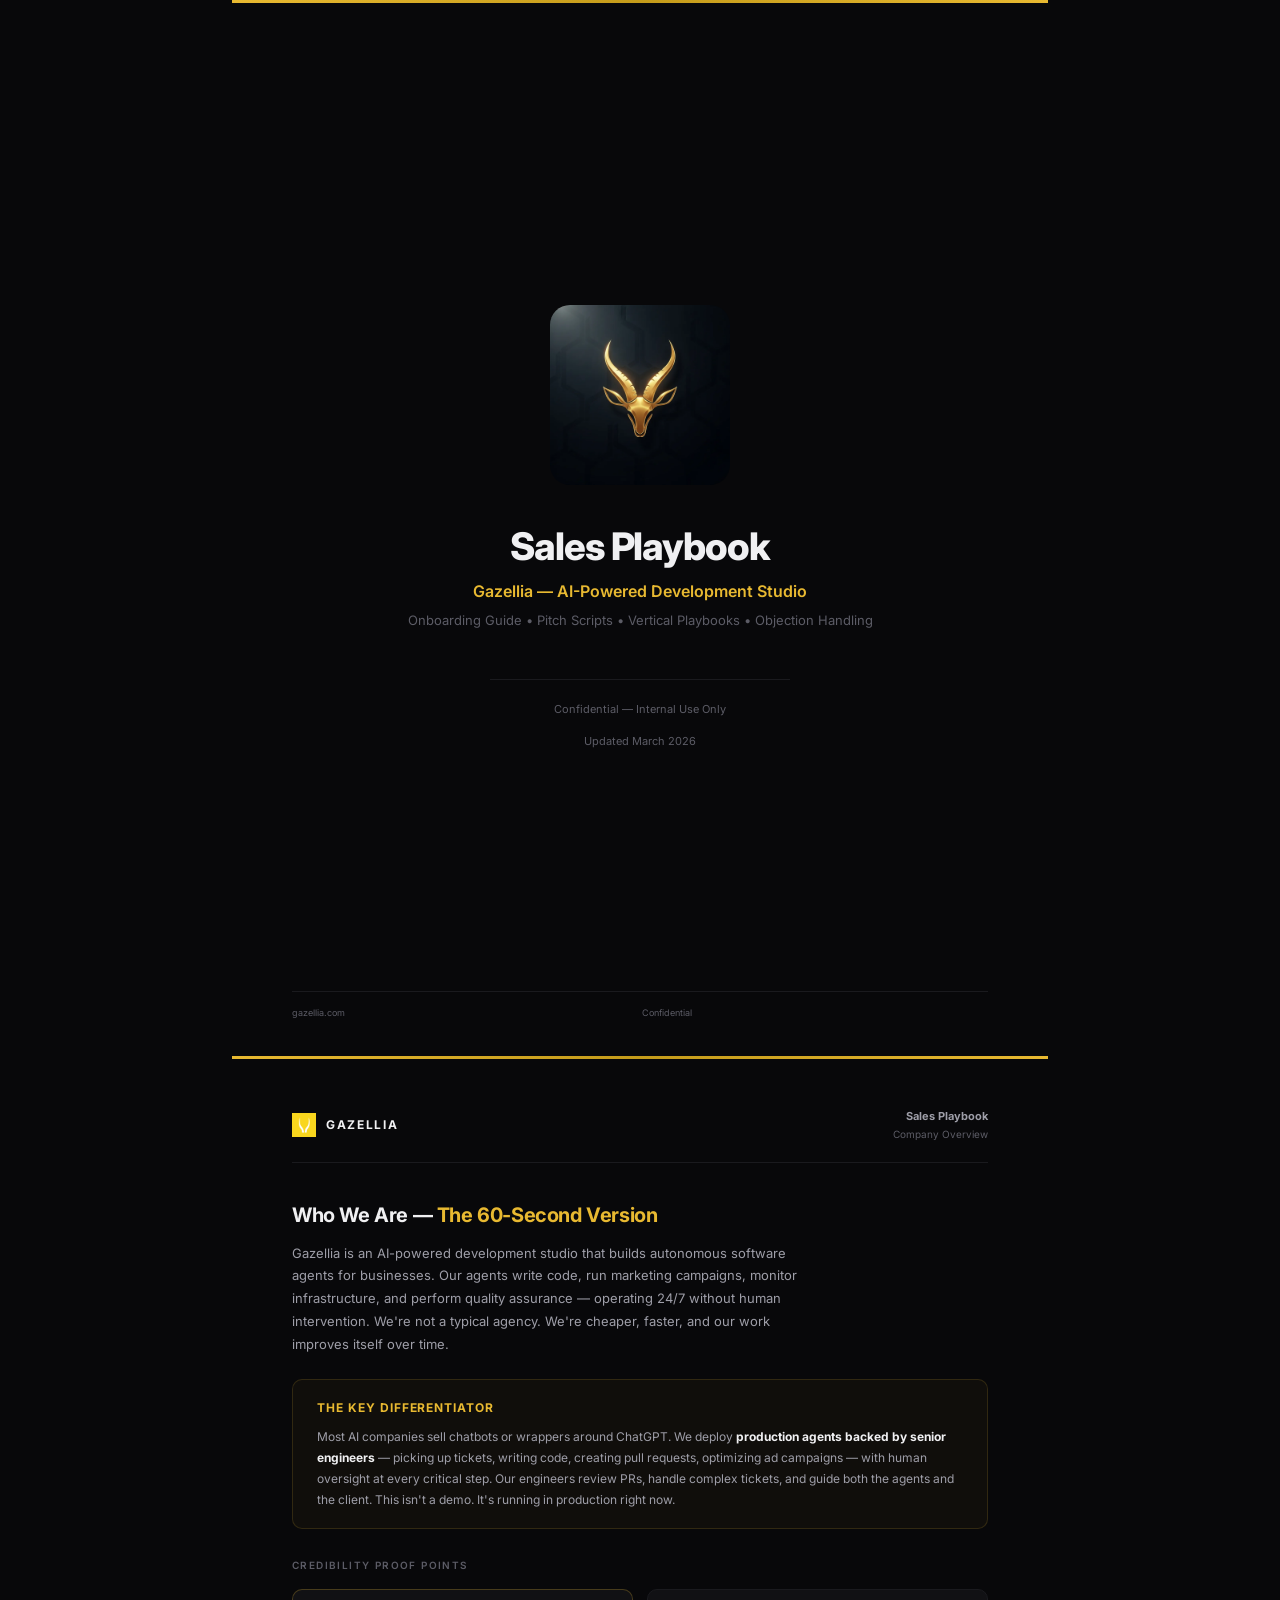
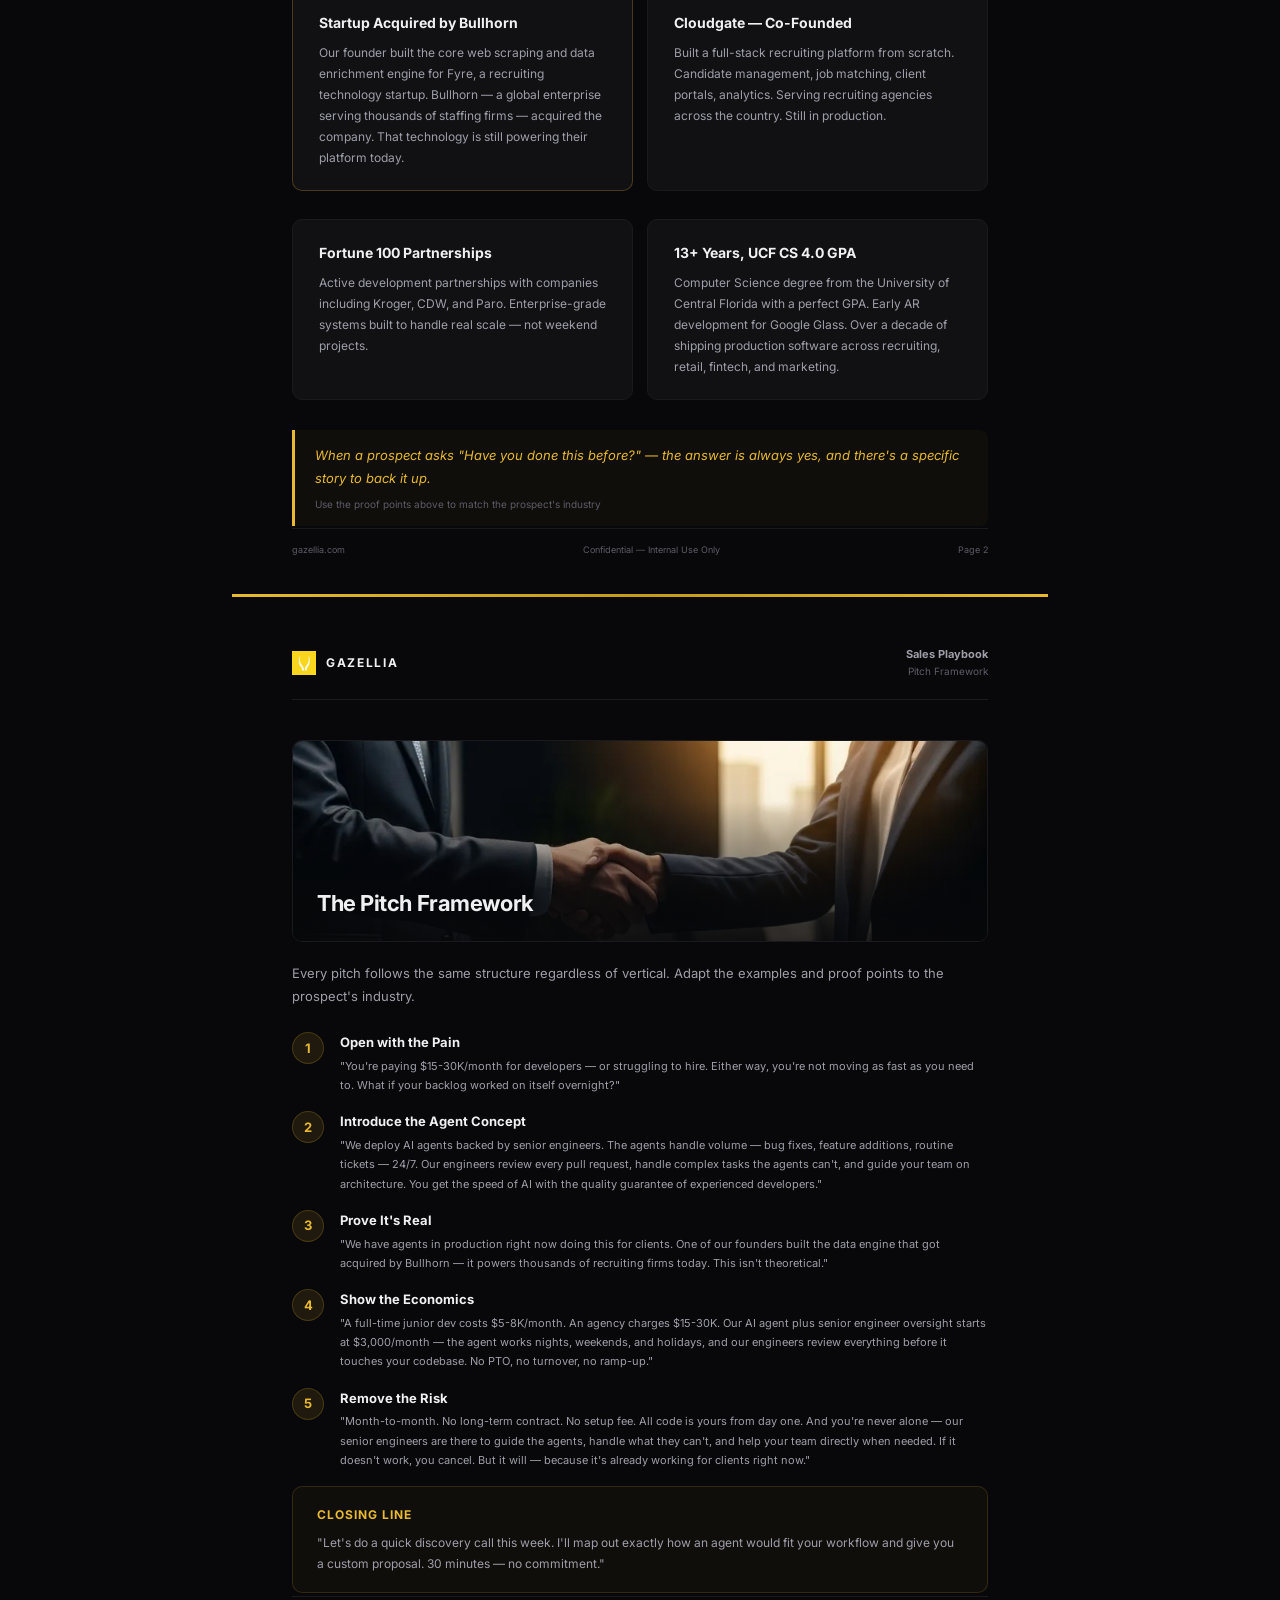
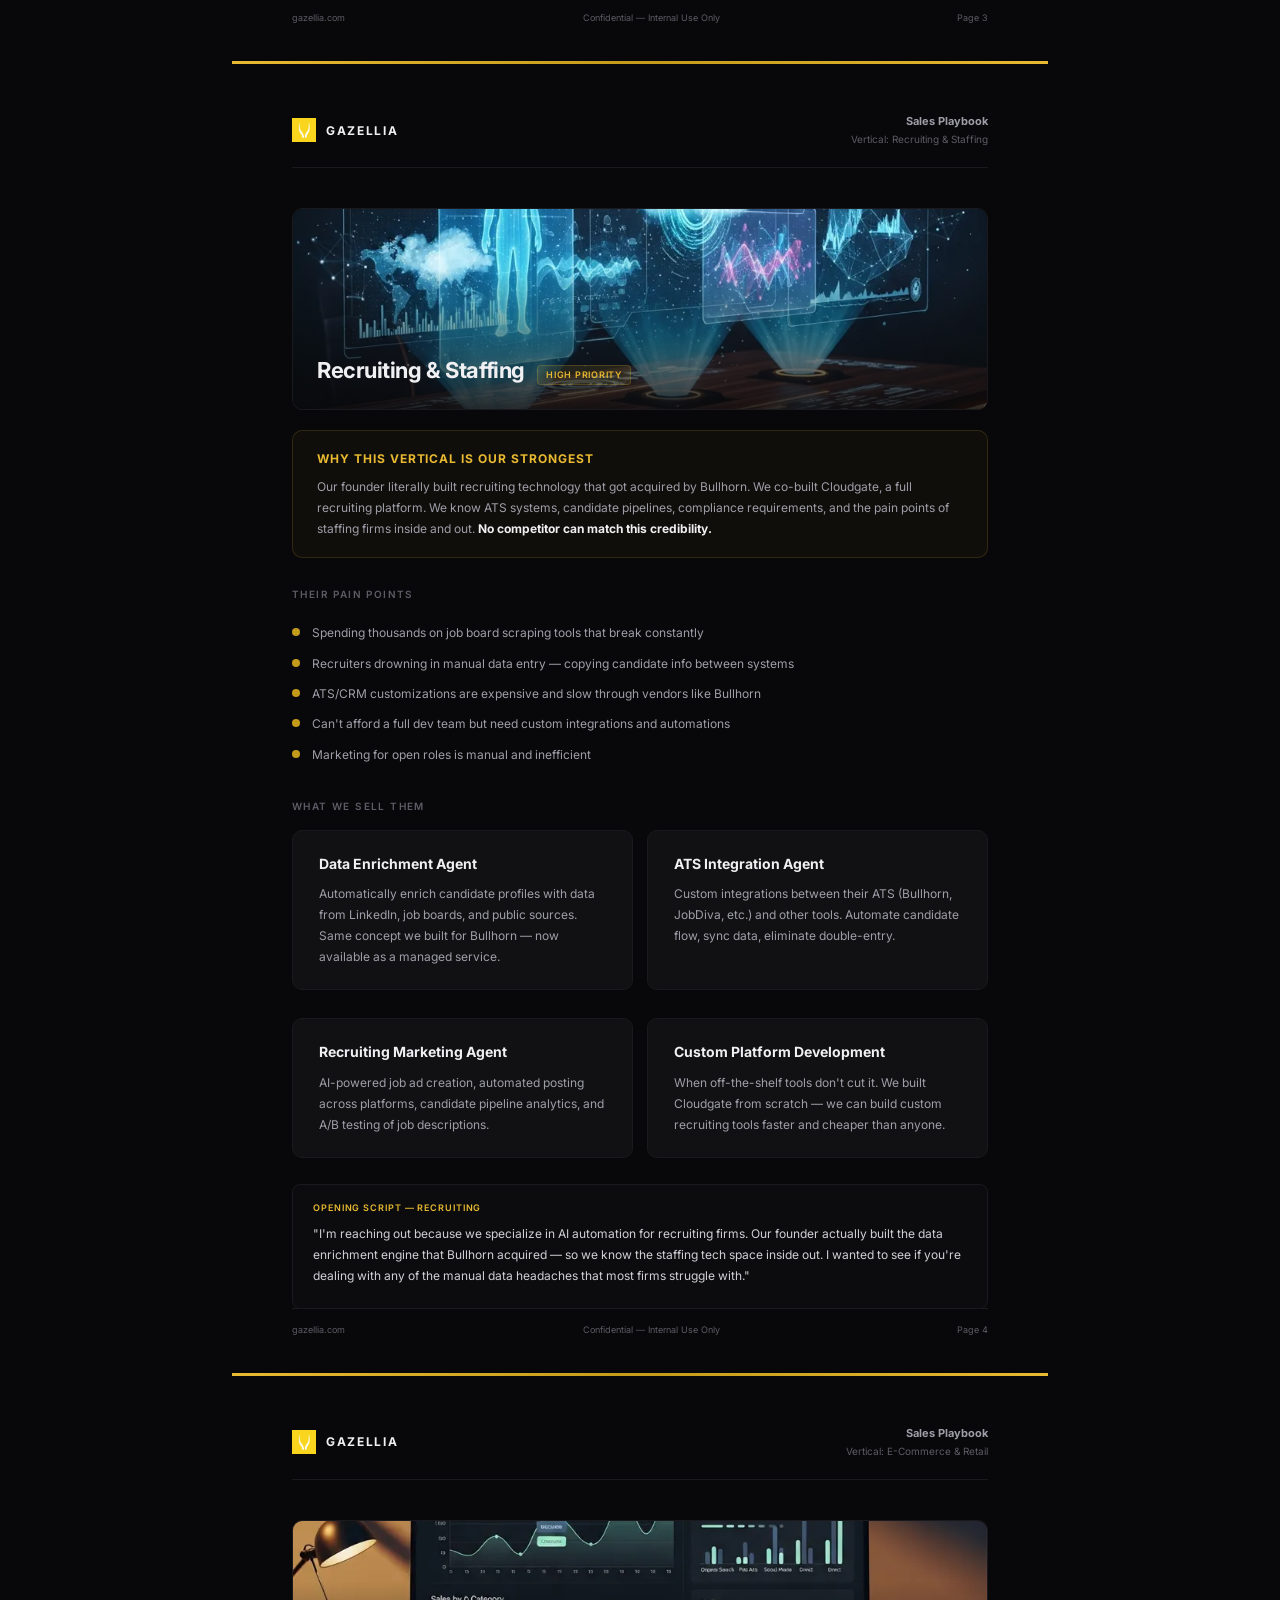
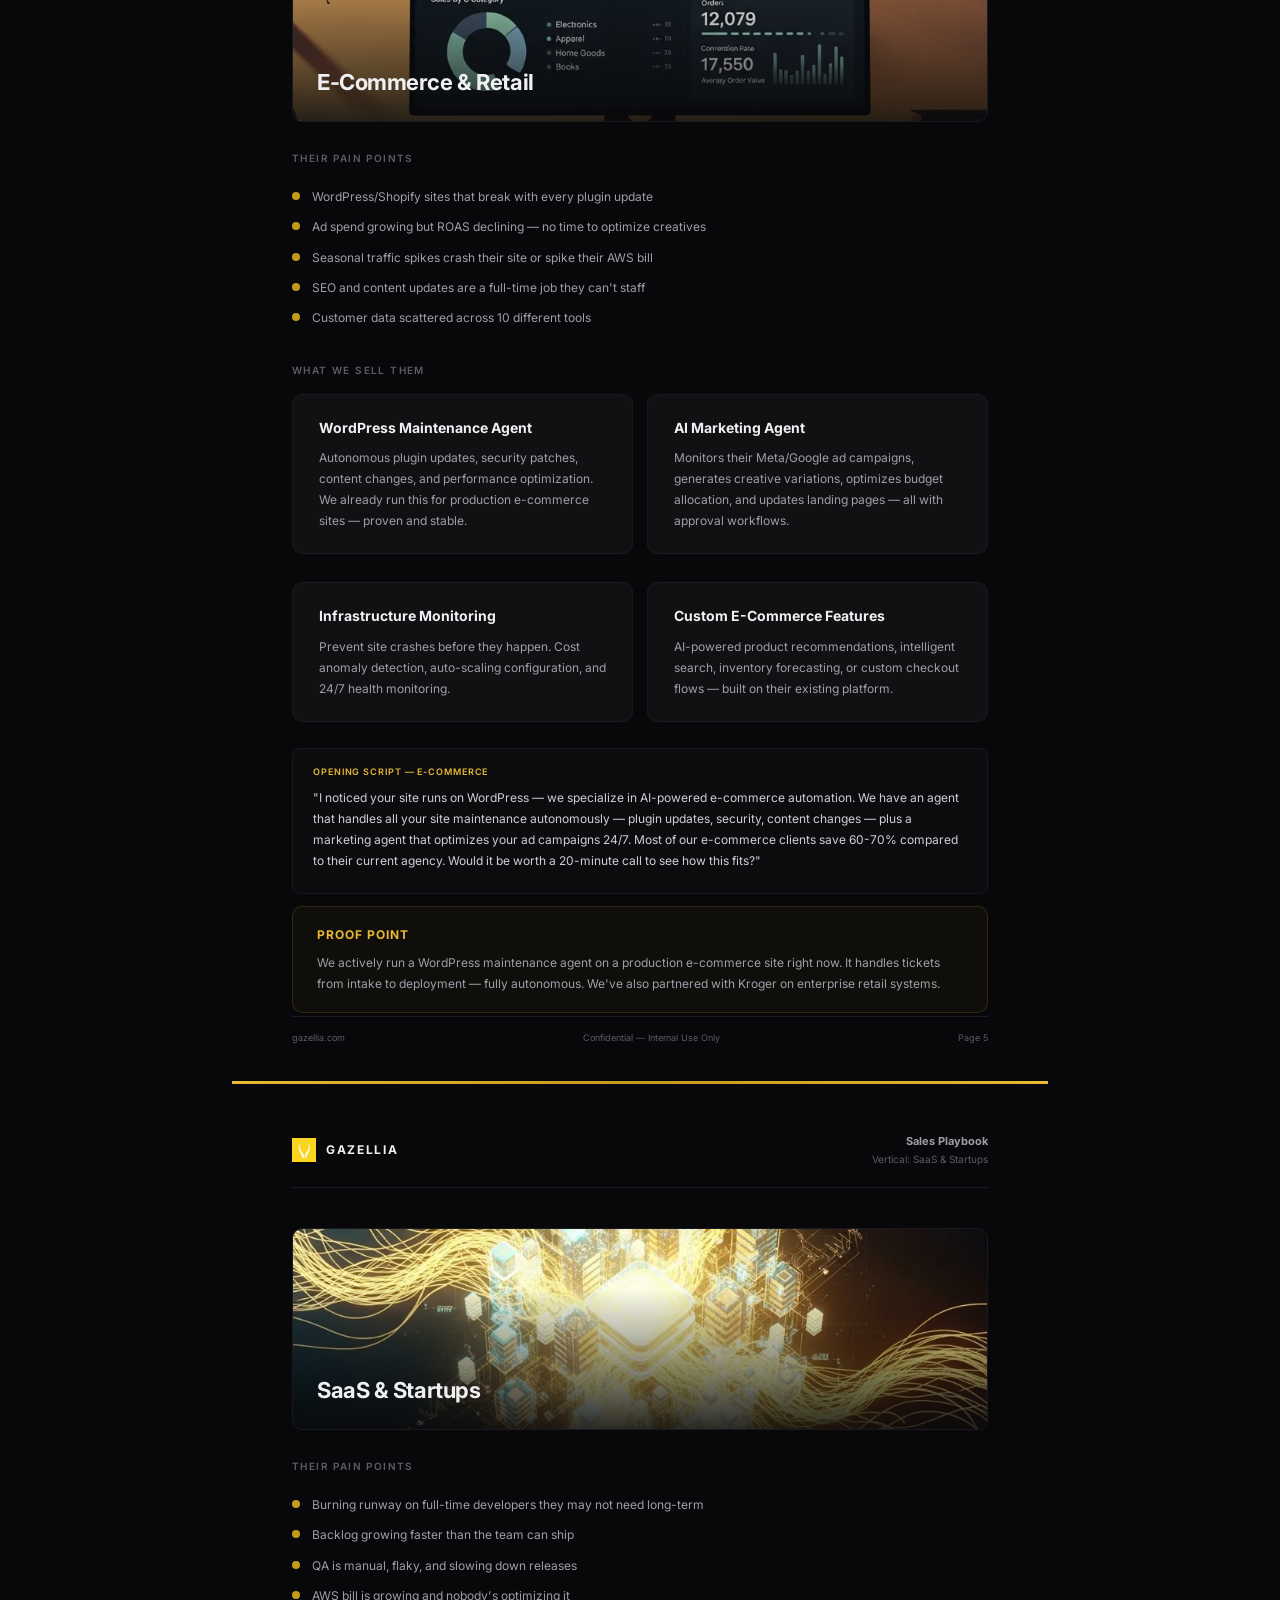
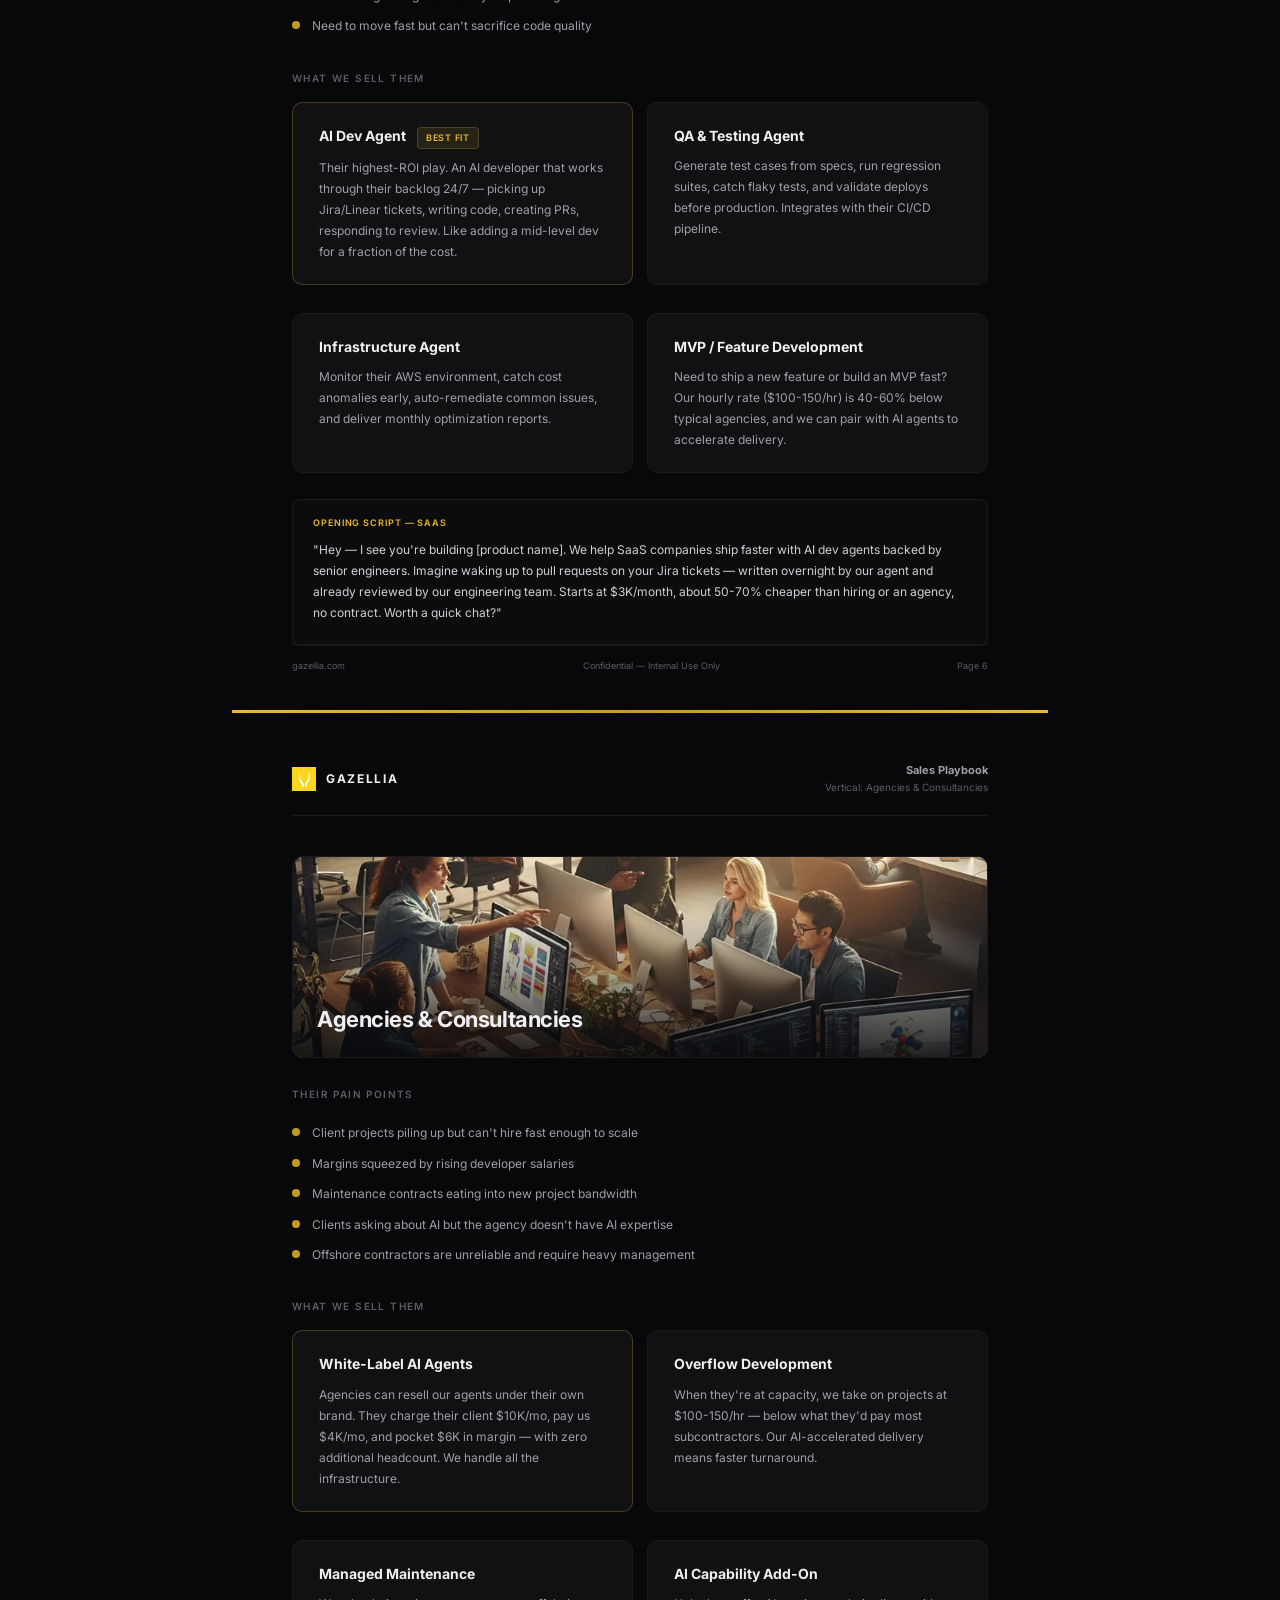
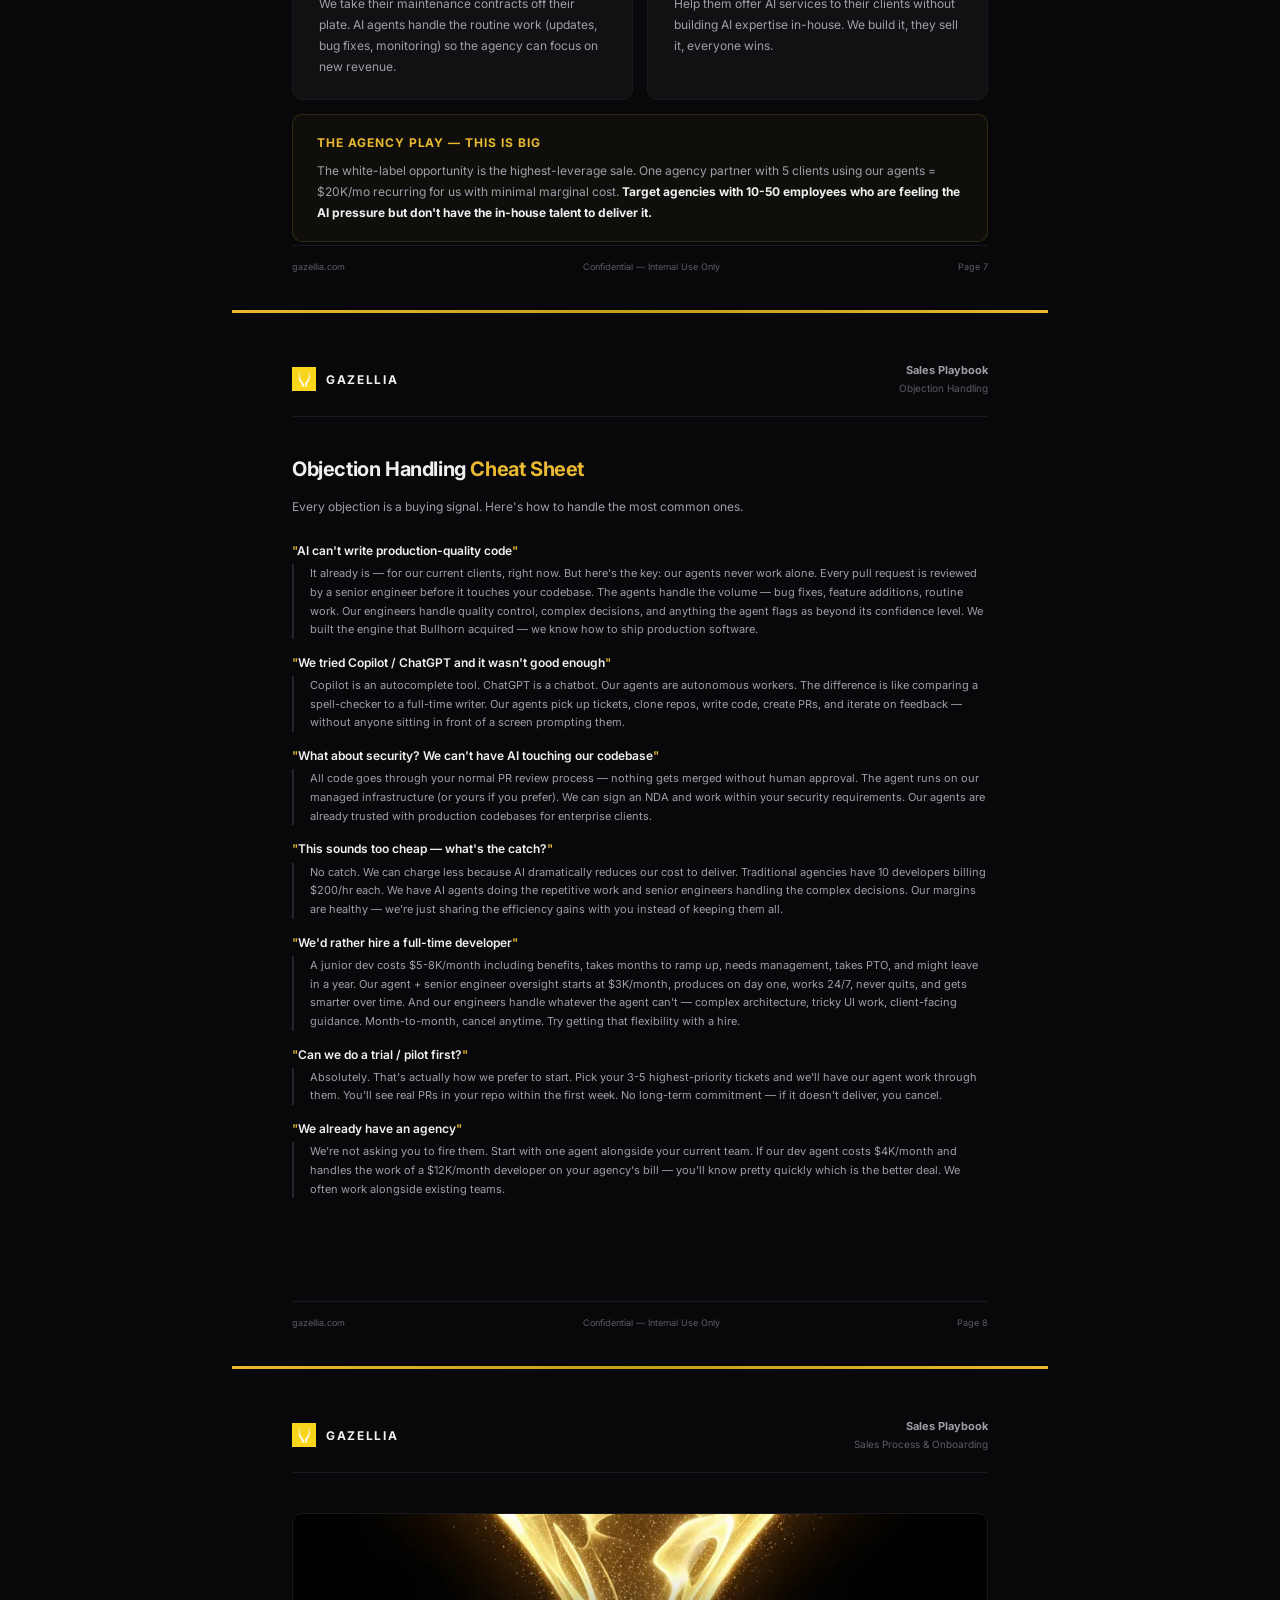
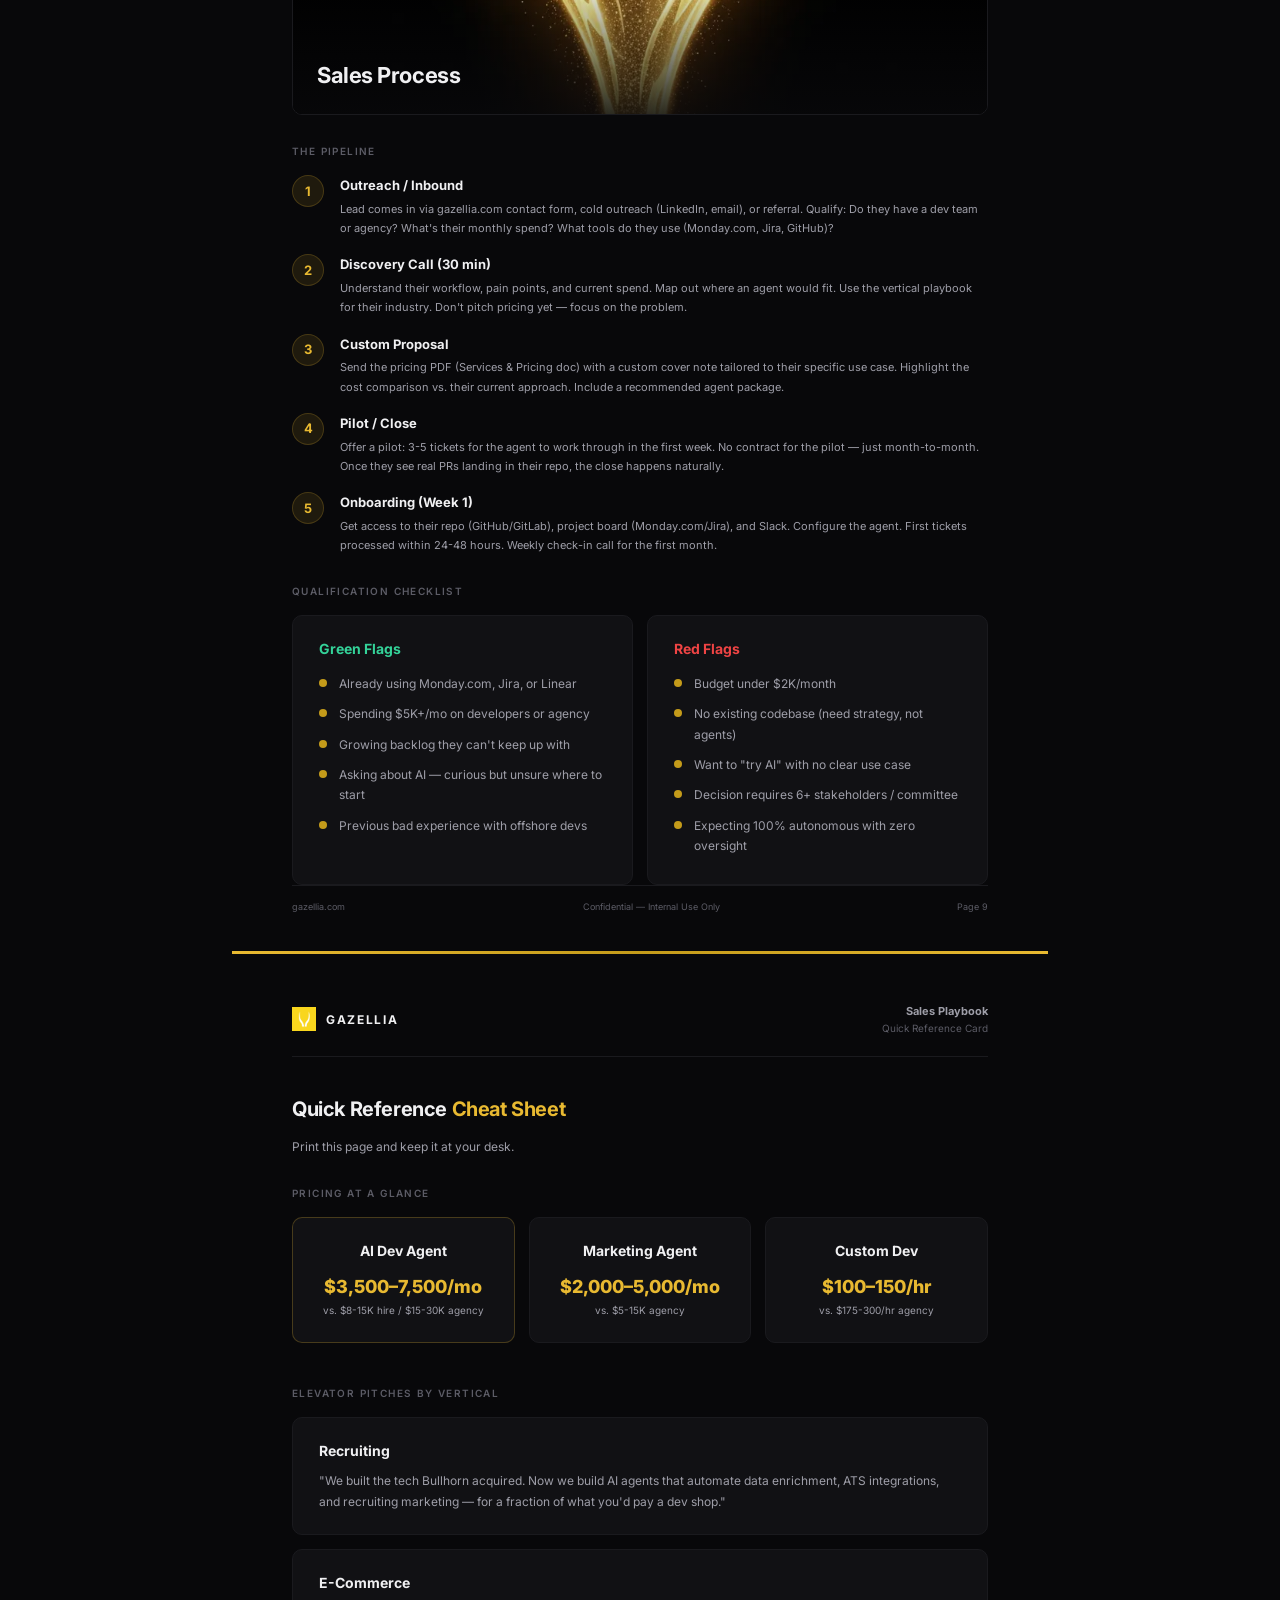
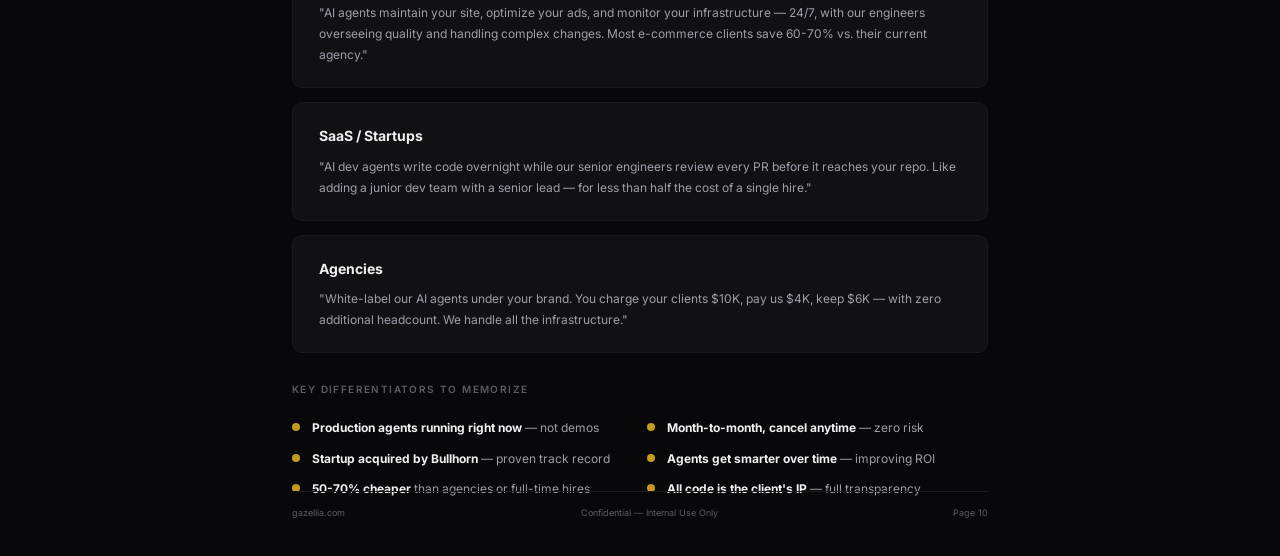
==== commit 7dc99a0f: "Rebuild pricing with engineer oversight tiers, fix sales guide messaging Pricing restructured around" ====
--- a/assets/gazellia-sales-guide.html
+++ b/assets/gazellia-sales-guide.html
@@ -158,7 +158,7 @@
 <!-- ===== PAGE 1: COVER ===== -->
 <div class="page" style="display:flex; flex-direction:column; justify-content:center; align-items:center; text-align:center;">
   <div class="page::before"></div>
-  <img src="assets/images/sales/cover.webp" alt="" style="width:180px; margin-bottom:40px; border-radius:20px;">
+  <img src="images/sales/cover.webp" alt="" style="width:180px; margin-bottom:40px; border-radius:20px;">
   <h1 style="font-size:38px; margin-bottom:8px;">Sales Playbook</h1>
   <p style="font-size:16px; color:#E8B931; font-weight:600; margin-bottom:4px;">Gazellia — AI-Powered Development Studio</p>
   <p style="font-size:13px; color:#5C5C66; margin-bottom:48px;">Onboarding Guide &bull; Pitch Scripts &bull; Vertical Playbooks &bull; Objection Handling</p>
@@ -172,7 +172,7 @@
 <!-- ===== PAGE 2: WHO WE ARE ===== -->
 <div class="page">
   <div class="hdr">
-    <div class="hdr-logo"><img src="assets/images/horns-gold.png" alt=""><span>GAZELLIA</span></div>
+    <div class="hdr-logo"><img src="images/horns-gold.png" alt=""><span>GAZELLIA</span></div>
     <div class="hdr-right"><strong>Sales Playbook</strong>Company Overview</div>
   </div>
 
@@ -181,7 +181,7 @@
 
   <div class="callout">
     <h3>The Key Differentiator</h3>
-    <p>Most AI companies sell chatbots or wrappers around ChatGPT. We deploy <strong style="color:#F0F0F2;">production agents that actually do the work</strong> — picking up tickets, writing code, creating pull requests, optimizing ad campaigns — right now, today, for real clients. This isn't a demo. It's running.</p>
+    <p>Most AI companies sell chatbots or wrappers around ChatGPT. We deploy <strong style="color:#F0F0F2;">production agents backed by senior engineers</strong> — picking up tickets, writing code, creating pull requests, optimizing ad campaigns — with human oversight at every critical step. Our engineers review PRs, handle complex tickets, and guide both the agents and the client. This isn't a demo. It's running in production right now.</p>
   </div>
 
   <div class="divider">Credibility Proof Points</div>
@@ -216,12 +216,12 @@
 <!-- ===== PAGE 3: THE PITCH FRAMEWORK ===== -->
 <div class="page">
   <div class="hdr">
-    <div class="hdr-logo"><img src="assets/images/horns-gold.png" alt=""><span>GAZELLIA</span></div>
+    <div class="hdr-logo"><img src="images/horns-gold.png" alt=""><span>GAZELLIA</span></div>
     <div class="hdr-right"><strong>Sales Playbook</strong>Pitch Framework</div>
   </div>
 
   <div class="img-block">
-    <img src="assets/images/sales/handshake.webp" alt="">
+    <img src="images/sales/handshake.webp" alt="">
     <div class="img-overlay"><h2>The Pitch Framework</h2></div>
   </div>
 
@@ -239,7 +239,7 @@
     <div class="step-num">2</div>
     <div class="step-content">
       <h3>Introduce the Agent Concept</h3>
-      <p>"We deploy AI agents that do real work — not chatbots, not copilots. Agents that pick up your tickets, write code, create pull requests, and learn from every task. They run 24/7 and get smarter over time."</p>
+      <p>"We deploy AI agents backed by senior engineers. The agents handle volume — bug fixes, feature additions, routine tickets — 24/7. Our engineers review every pull request, handle complex tasks the agents can't, and guide your team on architecture. You get the speed of AI with the quality guarantee of experienced developers."</p>
     </div>
   </div>
 
@@ -255,7 +255,7 @@
     <div class="step-num">4</div>
     <div class="step-content">
       <h3>Show the Economics</h3>
-      <p>"A full-time developer costs $8-15K/month. An agency charges $15-30K. Our AI dev agent is $3,500-7,500/month — and it works nights, weekends, and holidays. No PTO, no turnover, no ramp-up time."</p>
+      <p>"A full-time junior dev costs $5-8K/month. An agency charges $15-30K. Our AI agent plus senior engineer oversight starts at $3,000/month — the agent works nights, weekends, and holidays, and our engineers review everything before it touches your codebase. No PTO, no turnover, no ramp-up."</p>
     </div>
   </div>
 
@@ -263,7 +263,7 @@
     <div class="step-num">5</div>
     <div class="step-content">
       <h3>Remove the Risk</h3>
-      <p>"Month-to-month. No long-term contract. No setup fee. All code is yours from day one. If it doesn't work, you cancel. But it will work — because it's already working for other clients right now."</p>
+      <p>"Month-to-month. No long-term contract. No setup fee. All code is yours from day one. And you're never alone — our senior engineers are there to guide the agents, handle what they can't, and help your team directly when needed. If it doesn't work, you cancel. But it will — because it's already working for clients right now."</p>
     </div>
   </div>
 
@@ -278,12 +278,12 @@
 <!-- ===== PAGE 4: VERTICAL — RECRUITING ===== -->
 <div class="page">
   <div class="hdr">
-    <div class="hdr-logo"><img src="assets/images/horns-gold.png" alt=""><span>GAZELLIA</span></div>
+    <div class="hdr-logo"><img src="images/horns-gold.png" alt=""><span>GAZELLIA</span></div>
     <div class="hdr-right"><strong>Sales Playbook</strong>Vertical: Recruiting & Staffing</div>
   </div>
 
   <div class="img-block">
-    <img src="assets/images/sales/recruiting.webp" alt="">
+    <img src="images/sales/recruiting.webp" alt="">
     <div class="img-overlay"><h2>Recruiting & Staffing <span class="badge">High Priority</span></h2></div>
   </div>
 
@@ -332,12 +332,12 @@
 <!-- ===== PAGE 5: VERTICAL — E-COMMERCE ===== -->
 <div class="page">
   <div class="hdr">
-    <div class="hdr-logo"><img src="assets/images/horns-gold.png" alt=""><span>GAZELLIA</span></div>
+    <div class="hdr-logo"><img src="images/horns-gold.png" alt=""><span>GAZELLIA</span></div>
     <div class="hdr-right"><strong>Sales Playbook</strong>Vertical: E-Commerce & Retail</div>
   </div>
 
   <div class="img-block">
-    <img src="assets/images/sales/ecommerce.webp" alt="">
+    <img src="images/sales/ecommerce.webp" alt="">
     <div class="img-overlay"><h2>E-Commerce & Retail</h2></div>
   </div>
 
@@ -386,12 +386,12 @@
 <!-- ===== PAGE 6: VERTICAL — SAAS & STARTUPS ===== -->
 <div class="page">
   <div class="hdr">
-    <div class="hdr-logo"><img src="assets/images/horns-gold.png" alt=""><span>GAZELLIA</span></div>
+    <div class="hdr-logo"><img src="images/horns-gold.png" alt=""><span>GAZELLIA</span></div>
     <div class="hdr-right"><strong>Sales Playbook</strong>Vertical: SaaS & Startups</div>
   </div>
 
   <div class="img-block">
-    <img src="assets/images/sales/saas.webp" alt="">
+    <img src="images/sales/saas.webp" alt="">
     <div class="img-overlay"><h2>SaaS & Startups</h2></div>
   </div>
 
@@ -426,7 +426,7 @@
 
   <div class="script">
     <div class="label">Opening Script — SaaS</div>
-    <p>"Hey — I see you're building [product name]. We help SaaS companies ship faster by deploying AI dev agents that work through your backlog autonomously. Imagine waking up to pull requests that were written overnight on your Jira tickets. We're about 50-70% cheaper than hiring or an agency, and there's no contract. Worth a quick chat?"</p>
+    <p>"Hey — I see you're building [product name]. We help SaaS companies ship faster with AI dev agents backed by senior engineers. Imagine waking up to pull requests on your Jira tickets — written overnight by our agent and already reviewed by our engineering team. Starts at $3K/month, about 50-70% cheaper than hiring or an agency, no contract. Worth a quick chat?"</p>
   </div>
 
   <div class="pg-footer"><span>gazellia.com</span><span>Confidential — Internal Use Only</span><span>Page 6</span></div>
@@ -435,12 +435,12 @@
 <!-- ===== PAGE 7: VERTICAL — AGENCIES ===== -->
 <div class="page">
   <div class="hdr">
-    <div class="hdr-logo"><img src="assets/images/horns-gold.png" alt=""><span>GAZELLIA</span></div>
+    <div class="hdr-logo"><img src="images/horns-gold.png" alt=""><span>GAZELLIA</span></div>
     <div class="hdr-right"><strong>Sales Playbook</strong>Vertical: Agencies & Consultancies</div>
   </div>
 
   <div class="img-block">
-    <img src="assets/images/sales/agency.webp" alt="">
+    <img src="images/sales/agency.webp" alt="">
     <div class="img-overlay"><h2>Agencies & Consultancies</h2></div>
   </div>
 
@@ -484,7 +484,7 @@
 <!-- ===== PAGE 8: OBJECTION HANDLING ===== -->
 <div class="page">
   <div class="hdr">
-    <div class="hdr-logo"><img src="assets/images/horns-gold.png" alt=""><span>GAZELLIA</span></div>
+    <div class="hdr-logo"><img src="images/horns-gold.png" alt=""><span>GAZELLIA</span></div>
     <div class="hdr-right"><strong>Sales Playbook</strong>Objection Handling</div>
   </div>
 
@@ -493,7 +493,7 @@
 
   <div class="objection">
     <div class="q">AI can't write production-quality code</div>
-    <div class="a">It already is — for our current clients, right now. Our agents don't just generate code blindly. They understand the codebase, follow existing patterns, create proper pull requests, and respond to code review feedback. They also learn from every task, so they get better over time. We built the engine that Bullhorn acquired — we know how to ship production software.</div>
+    <div class="a">It already is — for our current clients, right now. But here's the key: our agents never work alone. Every pull request is reviewed by a senior engineer before it touches your codebase. The agents handle the volume — bug fixes, feature additions, routine work. Our engineers handle quality control, complex decisions, and anything the agent flags as beyond its confidence level. We built the engine that Bullhorn acquired — we know how to ship production software.</div>
   </div>
 
   <div class="objection">
@@ -513,7 +513,7 @@
 
   <div class="objection">
     <div class="q">We'd rather hire a full-time developer</div>
-    <div class="a">A mid-level developer costs $8-15K/month including benefits, takes 2-3 months to ramp up, needs management, takes PTO, and might leave in a year. Our agent is $3,500-7,500/month, starts producing on day one, works 24/7, never quits, and gets smarter over time. You also cancel month-to-month. Try getting that flexibility with a full-time hire.</div>
+    <div class="a">A junior dev costs $5-8K/month including benefits, takes months to ramp up, needs management, takes PTO, and might leave in a year. Our agent + senior engineer oversight starts at $3K/month, produces on day one, works 24/7, never quits, and gets smarter over time. And our engineers handle whatever the agent can't — complex architecture, tricky UI work, client-facing guidance. Month-to-month, cancel anytime. Try getting that flexibility with a hire.</div>
   </div>
 
   <div class="objection">
@@ -532,12 +532,12 @@
 <!-- ===== PAGE 9: SALES PROCESS ===== -->
 <div class="page">
   <div class="hdr">
-    <div class="hdr-logo"><img src="assets/images/horns-gold.png" alt=""><span>GAZELLIA</span></div>
+    <div class="hdr-logo"><img src="images/horns-gold.png" alt=""><span>GAZELLIA</span></div>
     <div class="hdr-right"><strong>Sales Playbook</strong>Sales Process & Onboarding</div>
   </div>
 
   <div class="img-block">
-    <img src="assets/images/sales/pipeline.webp" alt="">
+    <img src="images/sales/pipeline.webp" alt="">
     <div class="img-overlay"><h2>Sales Process</h2></div>
   </div>
 
@@ -613,7 +613,7 @@
 <!-- ===== PAGE 10: QUICK REFERENCE ===== -->
 <div class="page">
   <div class="hdr">
-    <div class="hdr-logo"><img src="assets/images/horns-gold.png" alt=""><span>GAZELLIA</span></div>
+    <div class="hdr-logo"><img src="images/horns-gold.png" alt=""><span>GAZELLIA</span></div>
     <div class="hdr-right"><strong>Sales Playbook</strong>Quick Reference Card</div>
   </div>
 
@@ -646,11 +646,11 @@
   </div>
   <div class="card">
     <h3>E-Commerce</h3>
-    <p>"We run AI agents that maintain your site, optimize your ads, and monitor your infrastructure — 24/7, fully autonomous. Most e-commerce clients save 60-70% vs. their current agency."</p>
+    <p>"AI agents maintain your site, optimize your ads, and monitor your infrastructure — 24/7, with our engineers overseeing quality and handling complex changes. Most e-commerce clients save 60-70% vs. their current agency."</p>
   </div>
   <div class="card">
     <h3>SaaS / Startups</h3>
-    <p>"Imagine waking up to pull requests on your Jira tickets that were written overnight. Our AI dev agent works through your backlog 24/7 for less than half the cost of a hire."</p>
+    <p>"AI dev agents write code overnight while our senior engineers review every PR before it reaches your repo. Like adding a junior dev team with a senior lead — for less than half the cost of a single hire."</p>
   </div>
   <div class="card">
     <h3>Agencies</h3>
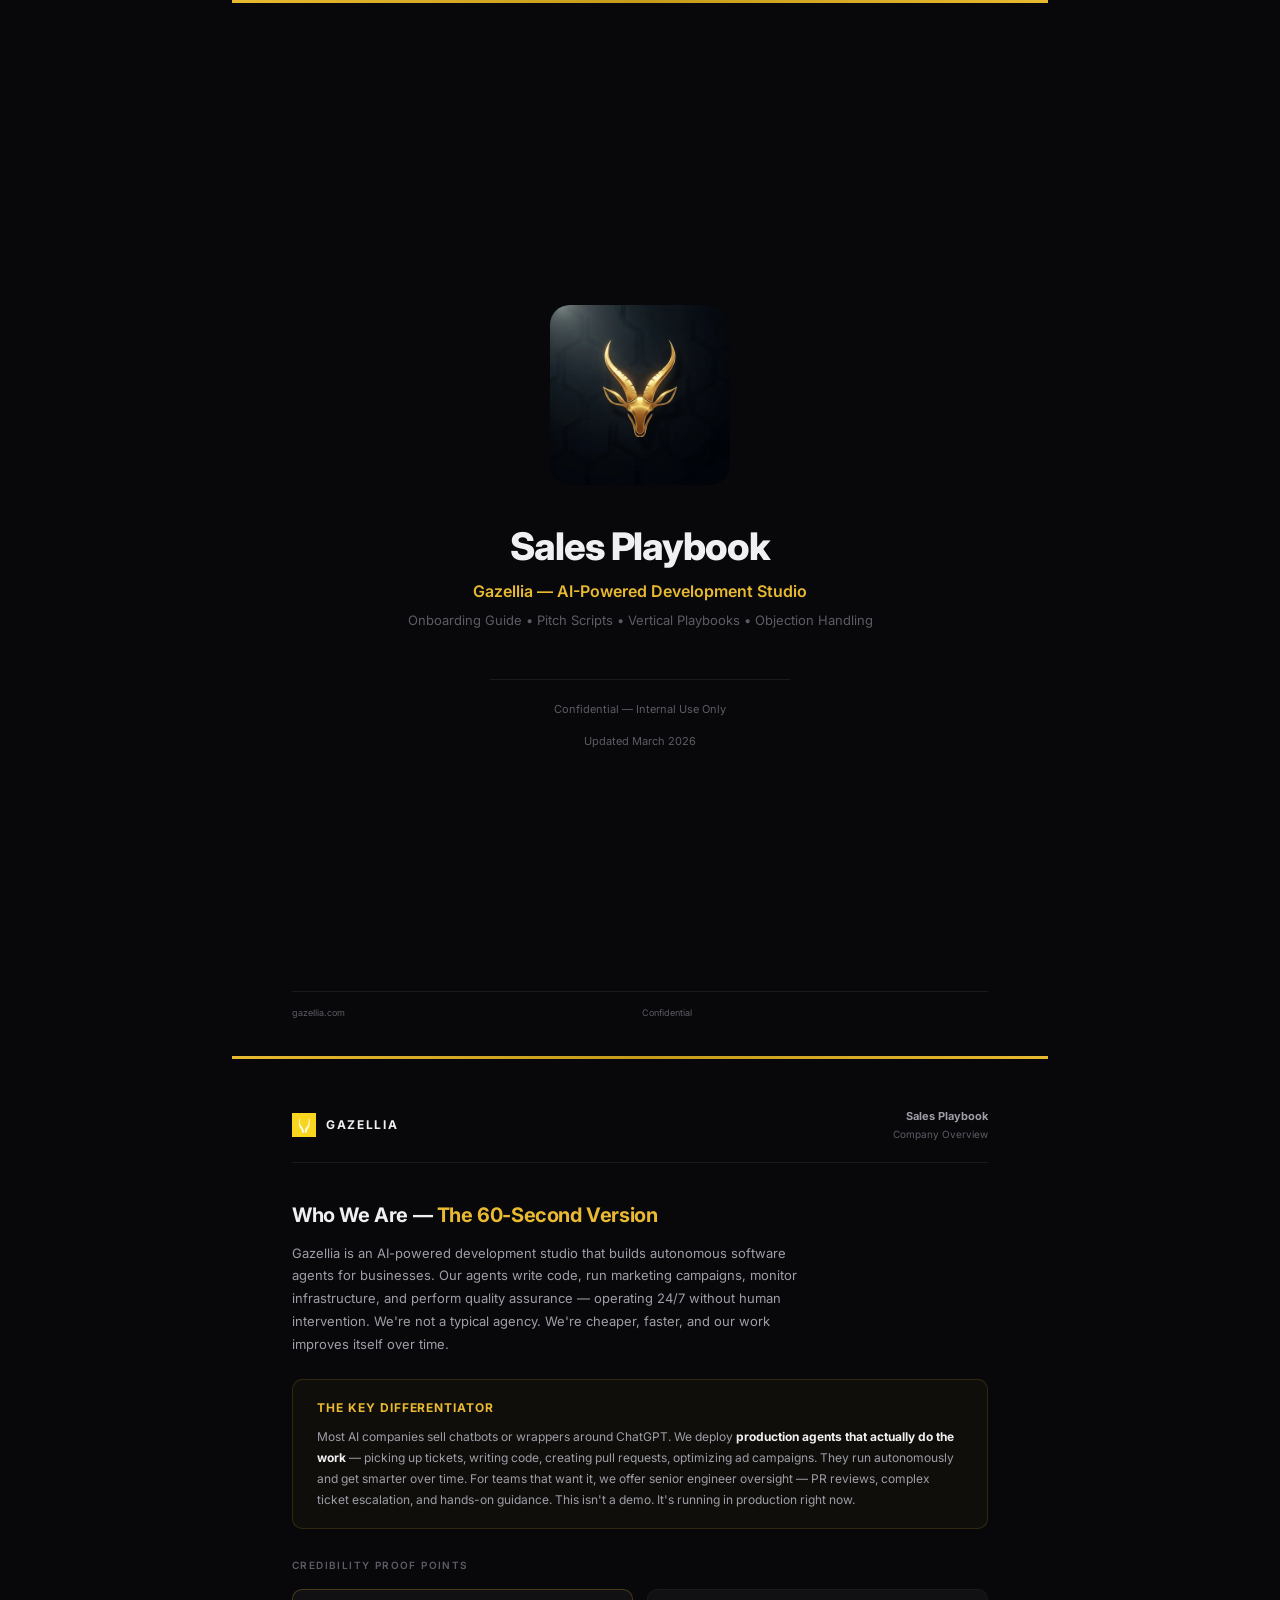
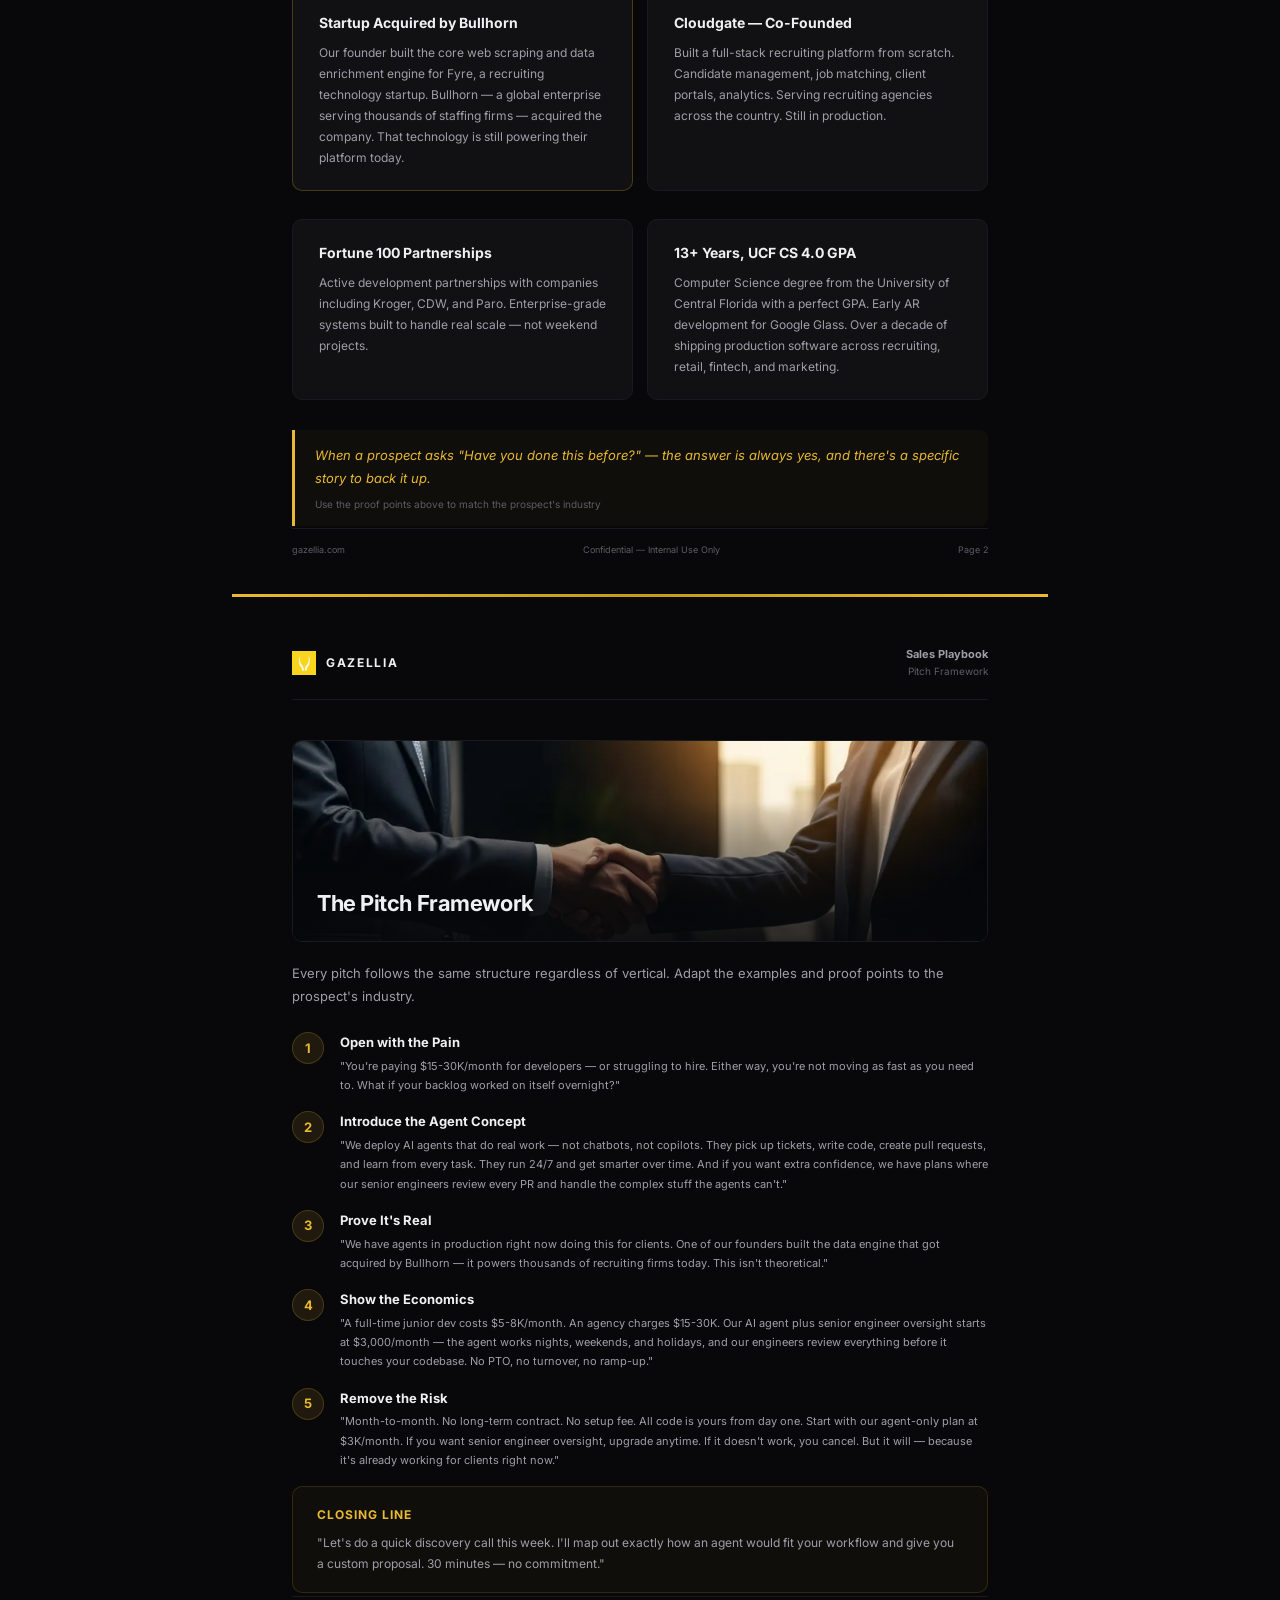
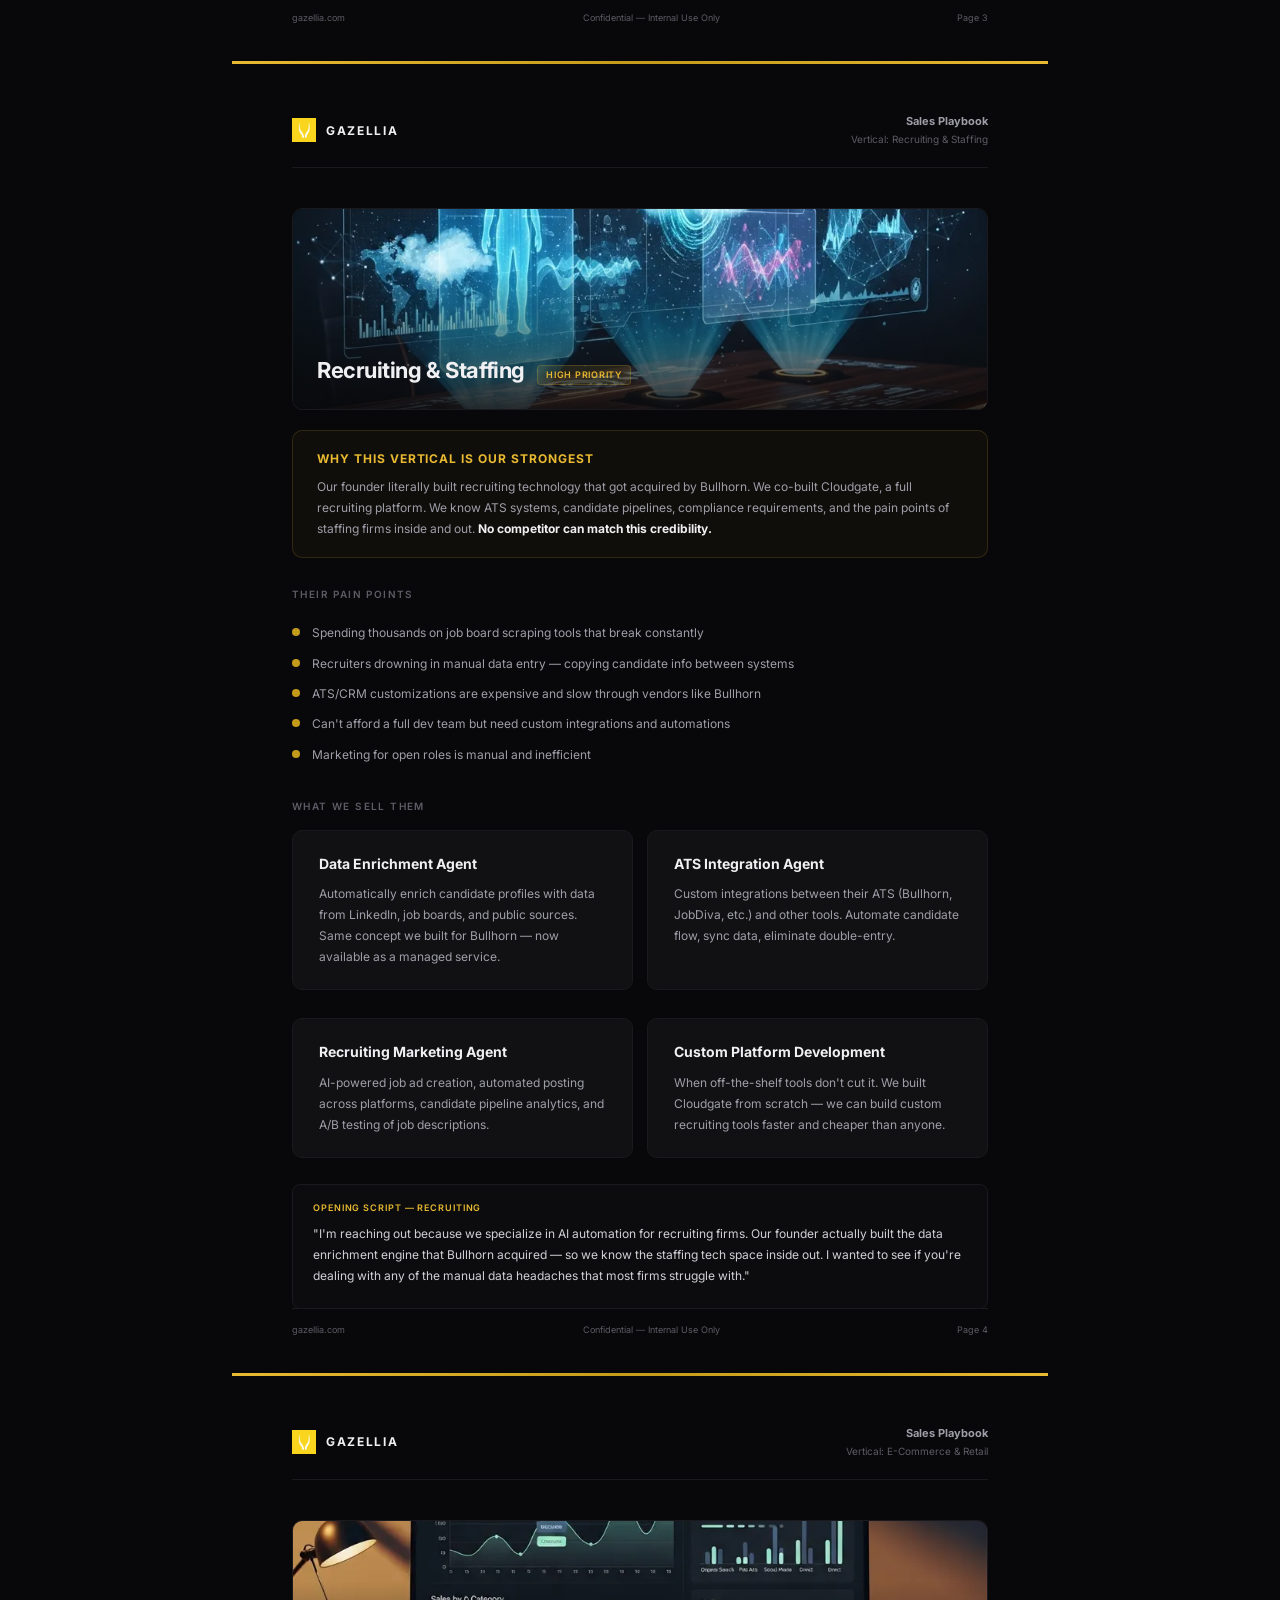
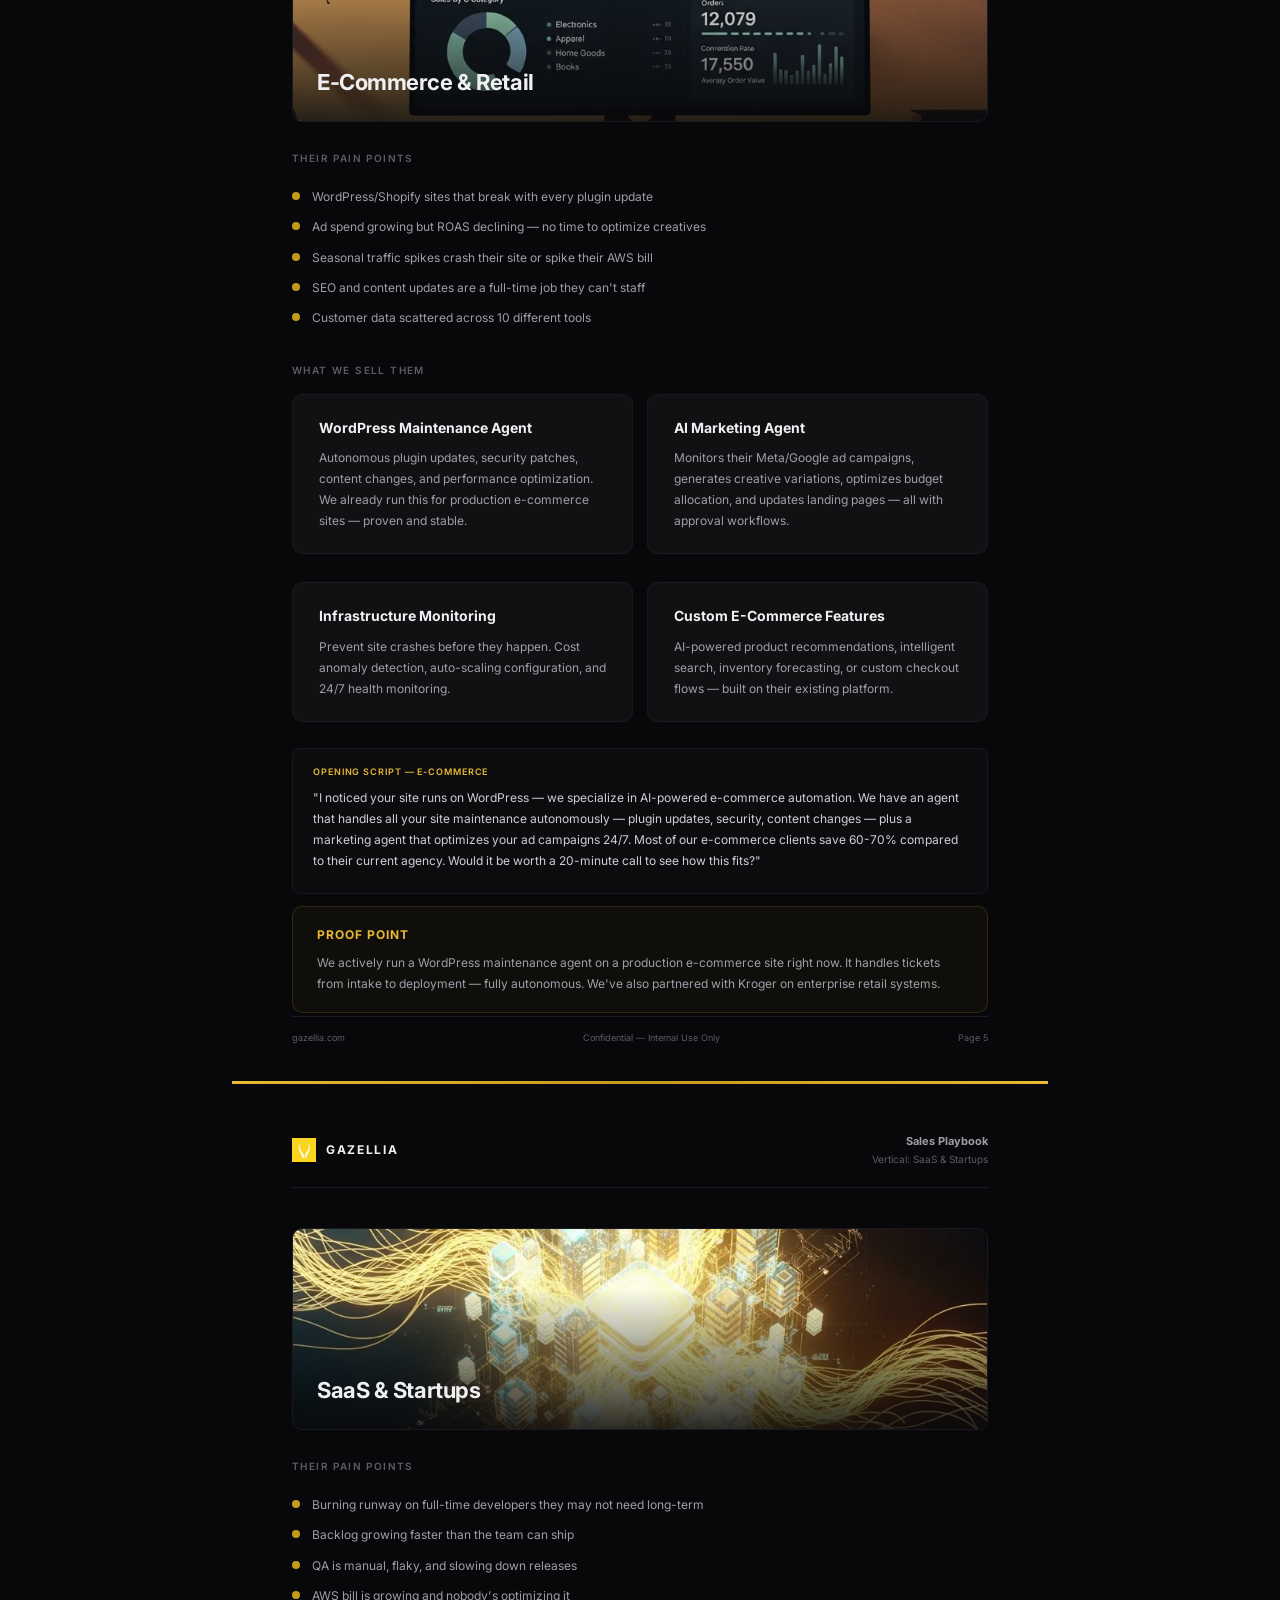
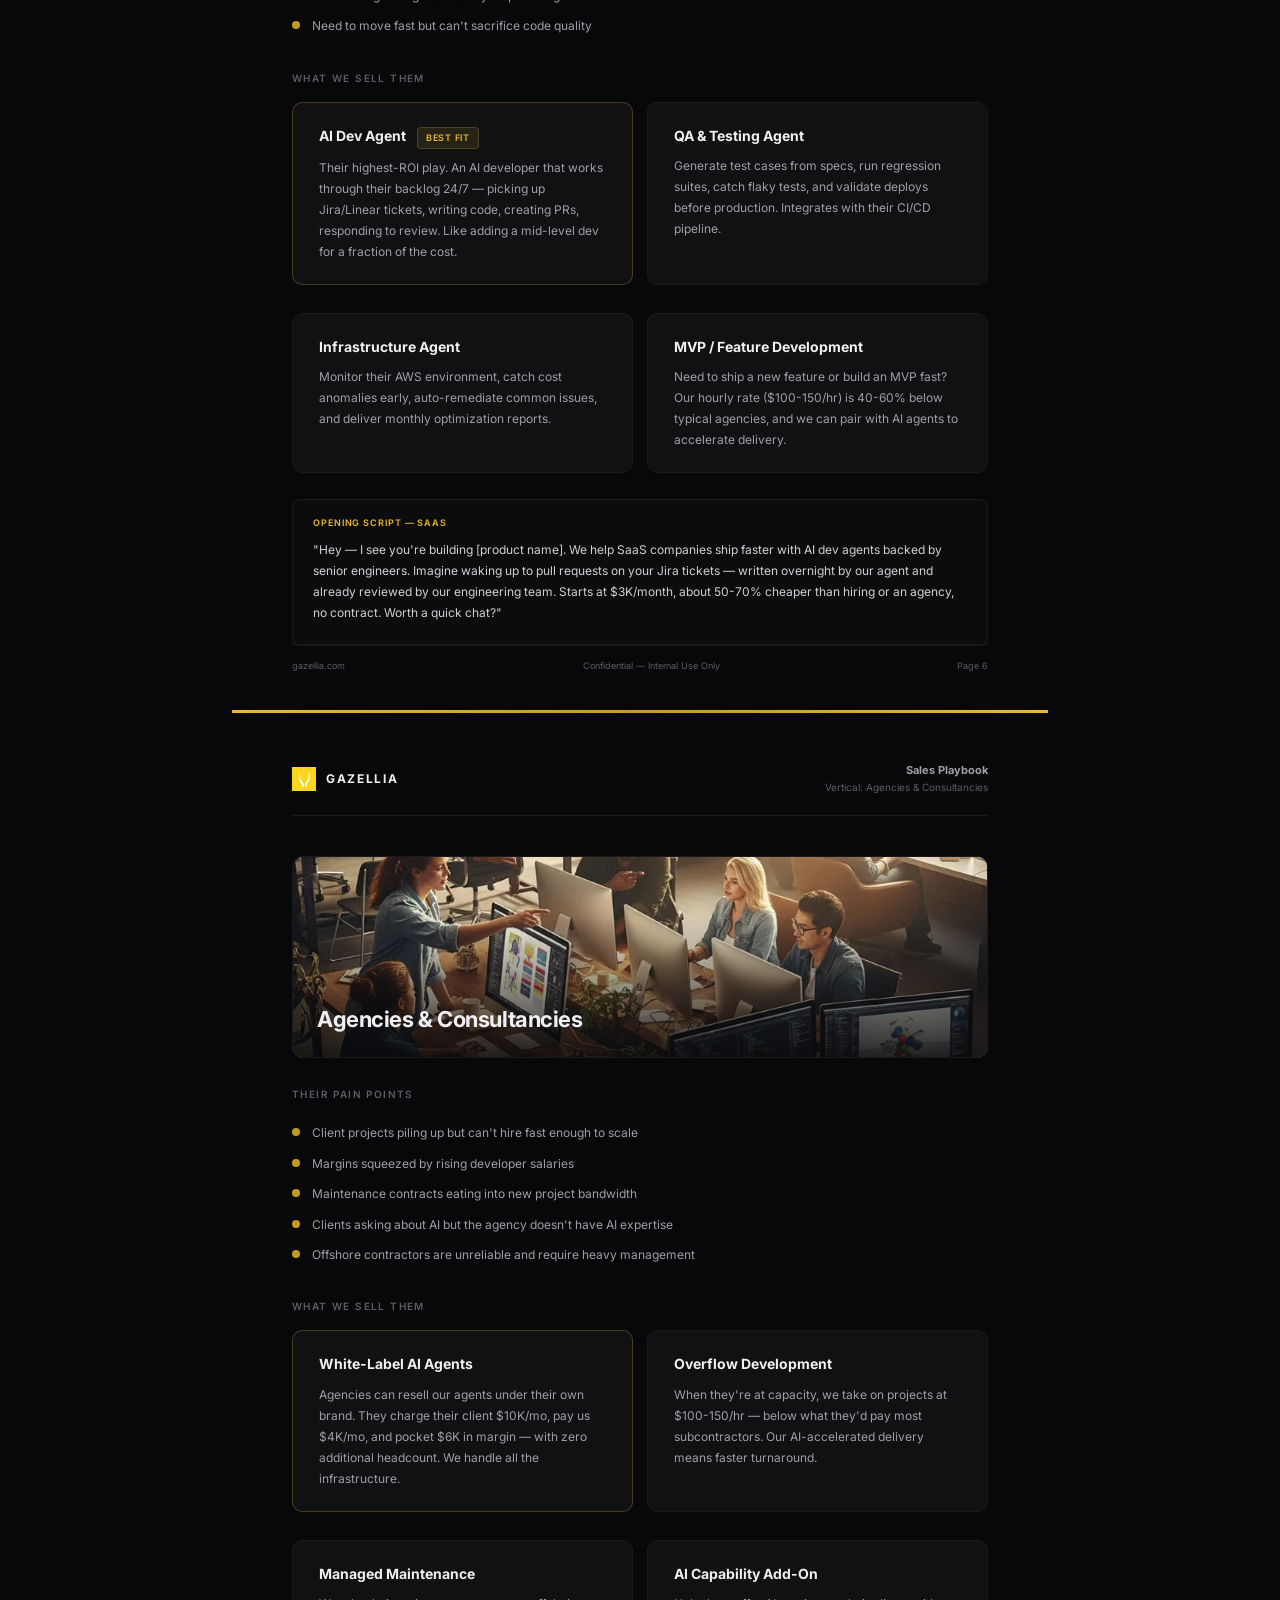
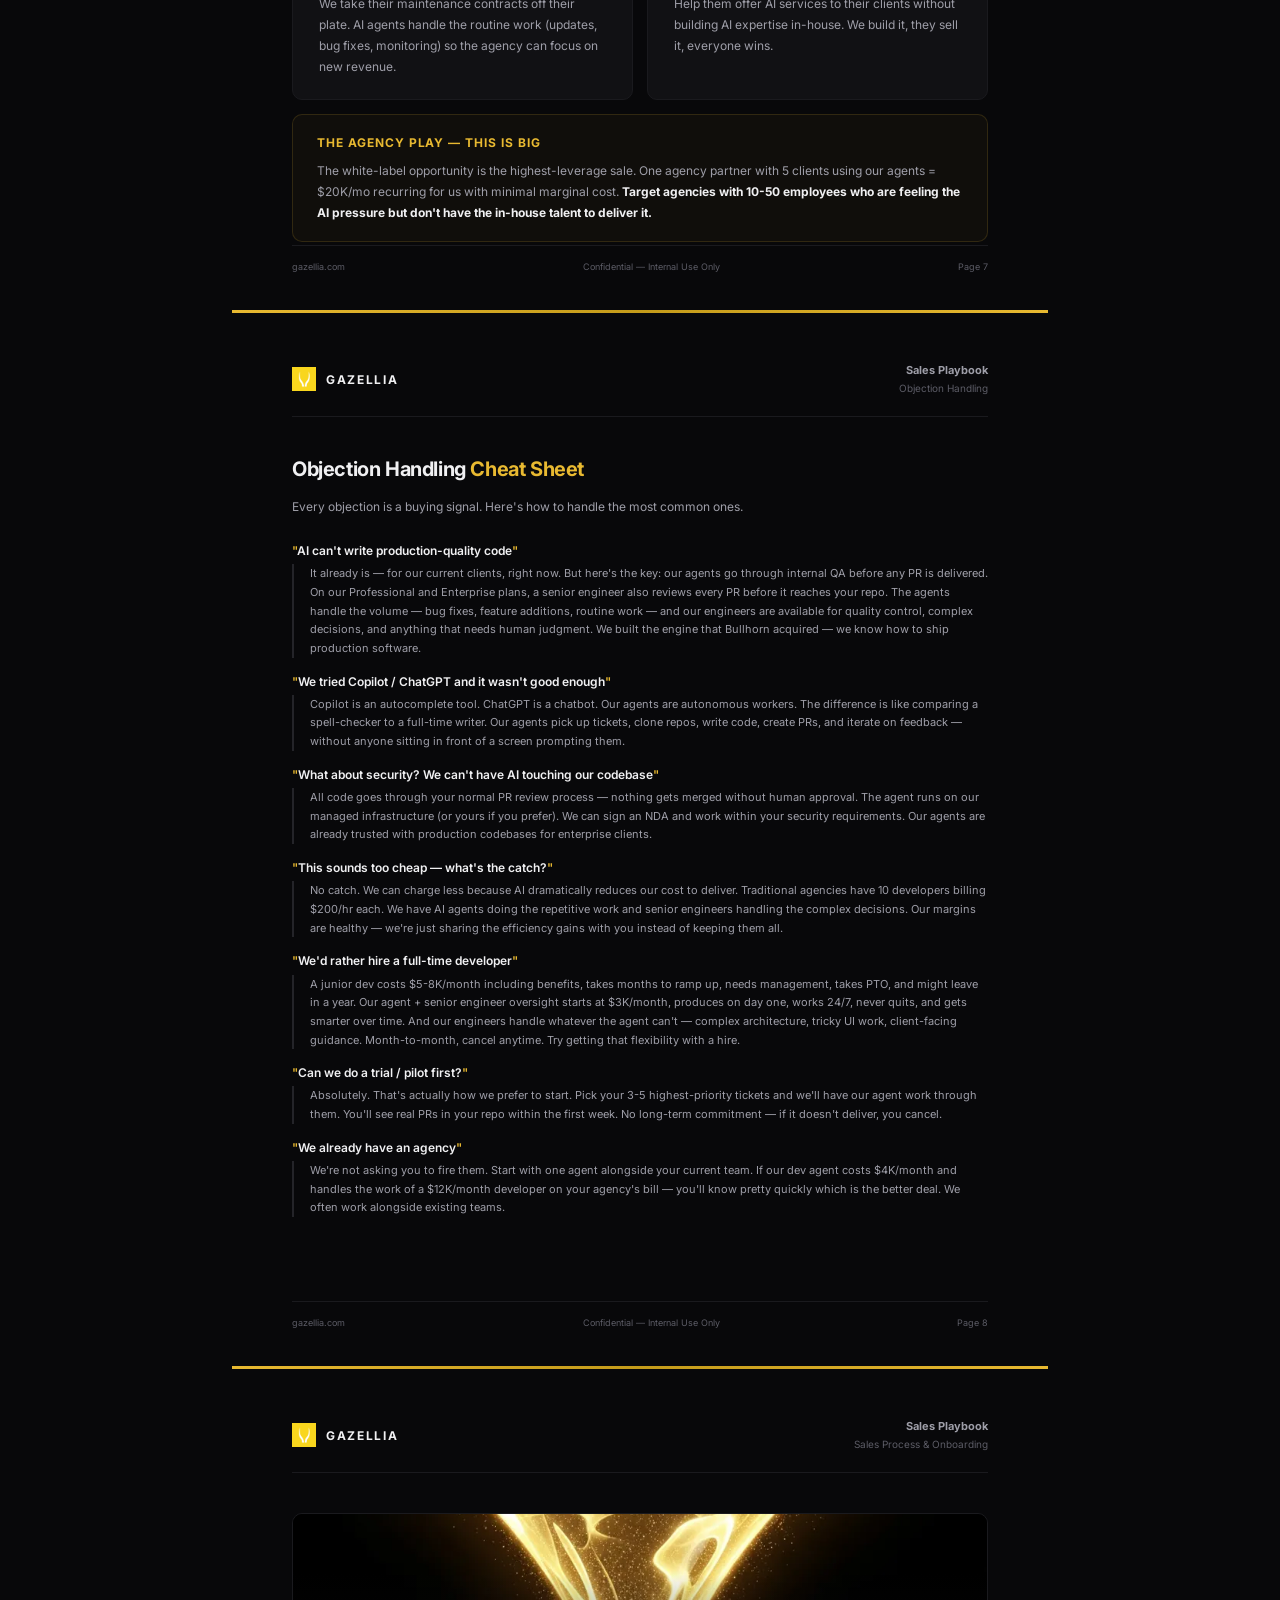
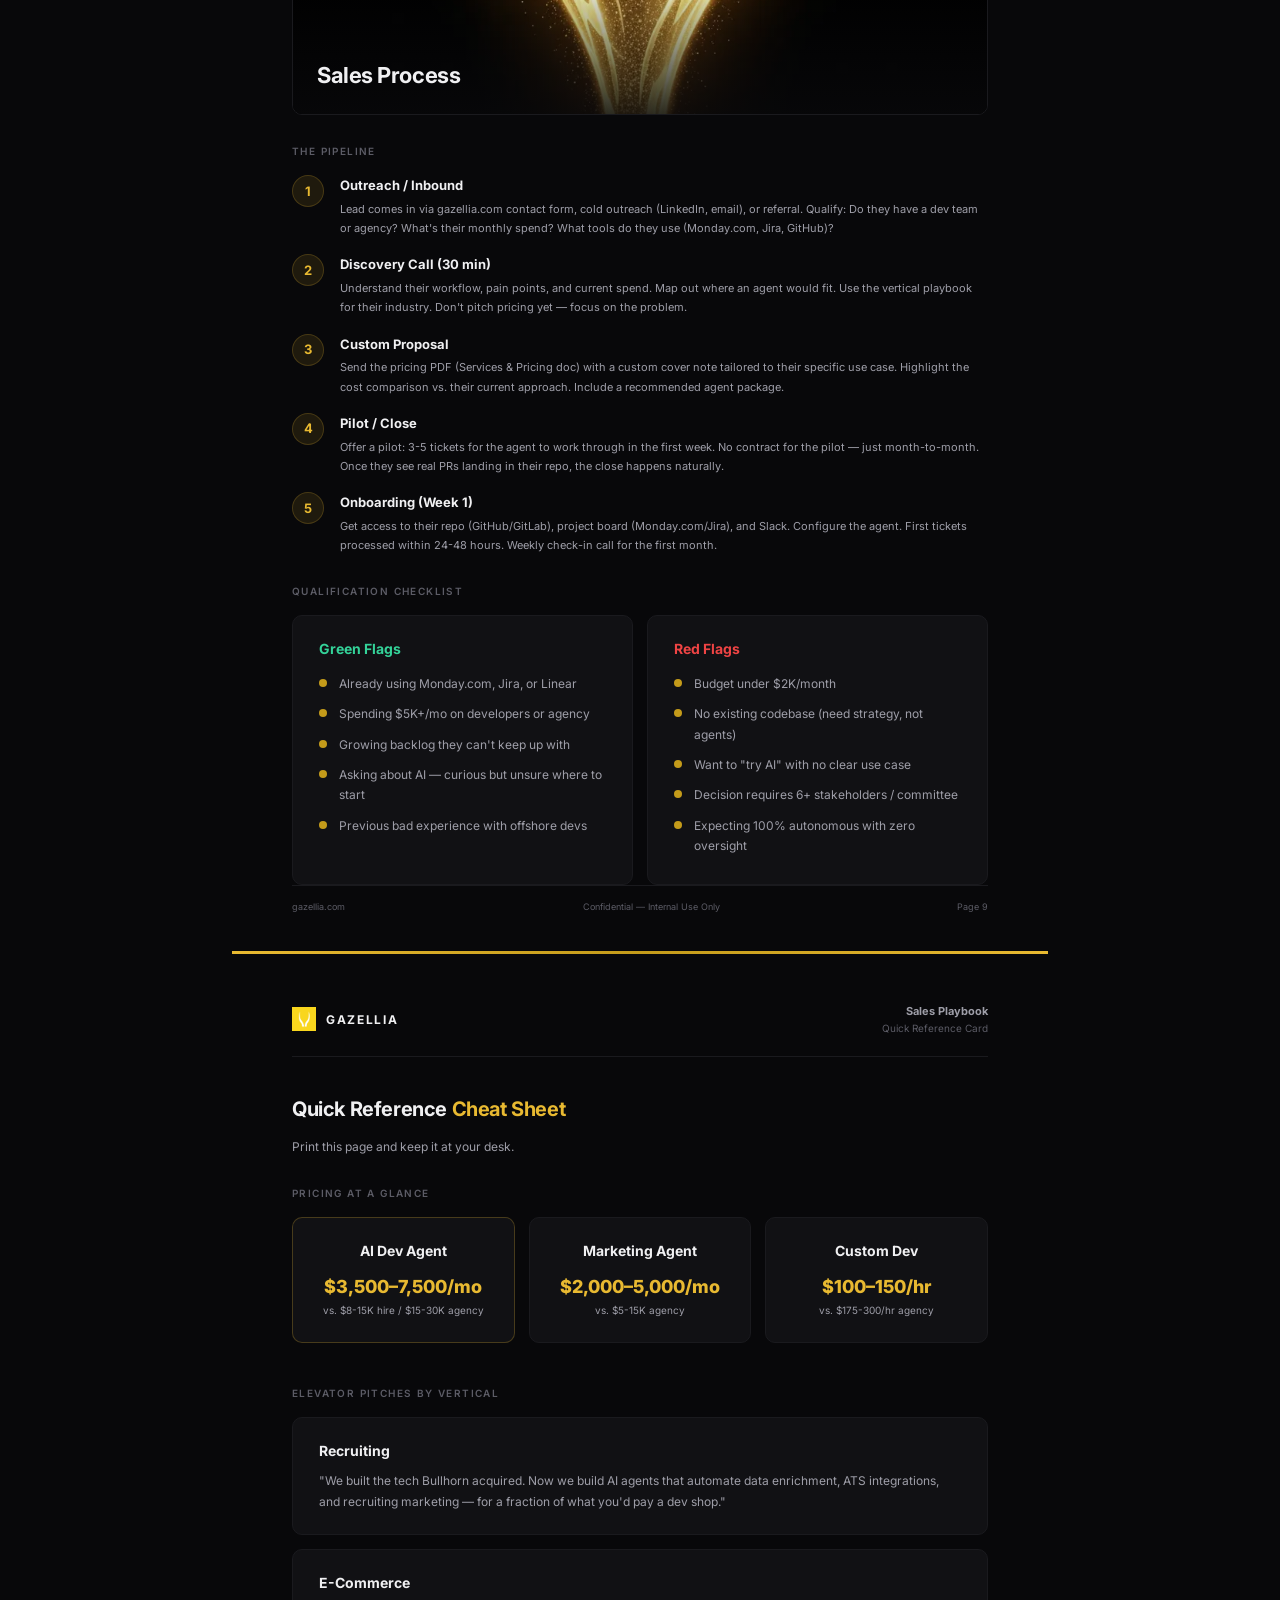
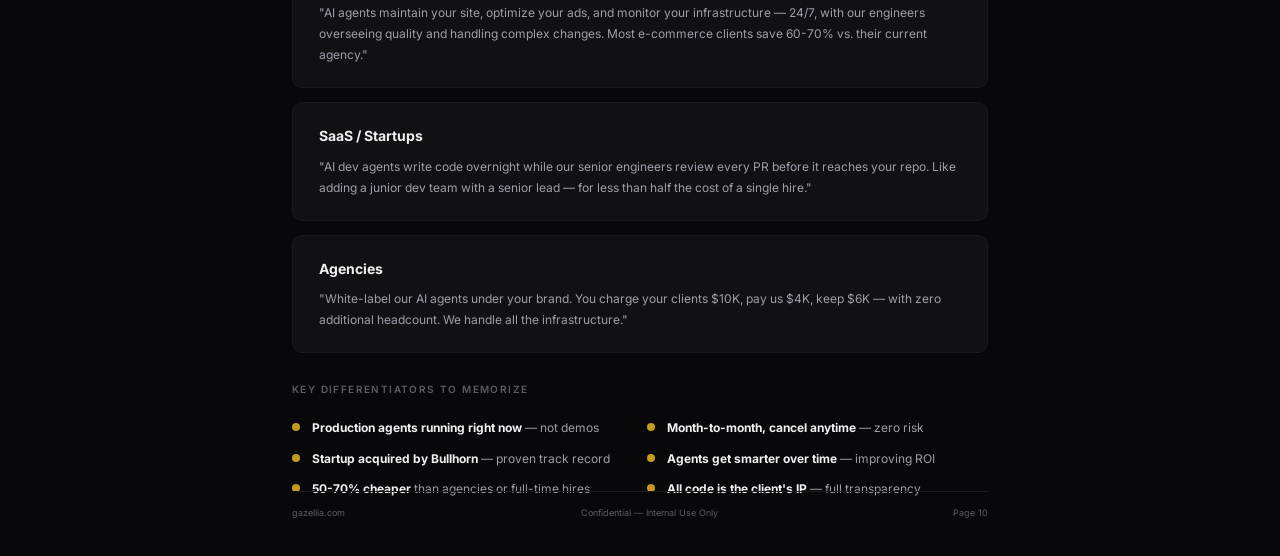
==== commit 1817158f: "Soften engineer messaging: oversight is optional, not mandatory Agents work great solo (Launchpad $3" ====
--- a/assets/gazellia-sales-guide.html
+++ b/assets/gazellia-sales-guide.html
@@ -181,7 +181,7 @@
 
   <div class="callout">
     <h3>The Key Differentiator</h3>
-    <p>Most AI companies sell chatbots or wrappers around ChatGPT. We deploy <strong style="color:#F0F0F2;">production agents backed by senior engineers</strong> — picking up tickets, writing code, creating pull requests, optimizing ad campaigns — with human oversight at every critical step. Our engineers review PRs, handle complex tickets, and guide both the agents and the client. This isn't a demo. It's running in production right now.</p>
+    <p>Most AI companies sell chatbots or wrappers around ChatGPT. We deploy <strong style="color:#F0F0F2;">production agents that actually do the work</strong> — picking up tickets, writing code, creating pull requests, optimizing ad campaigns. They run autonomously and get smarter over time. For teams that want it, we offer senior engineer oversight — PR reviews, complex ticket escalation, and hands-on guidance. This isn't a demo. It's running in production right now.</p>
   </div>
 
   <div class="divider">Credibility Proof Points</div>
@@ -239,7 +239,7 @@
     <div class="step-num">2</div>
     <div class="step-content">
       <h3>Introduce the Agent Concept</h3>
-      <p>"We deploy AI agents backed by senior engineers. The agents handle volume — bug fixes, feature additions, routine tickets — 24/7. Our engineers review every pull request, handle complex tasks the agents can't, and guide your team on architecture. You get the speed of AI with the quality guarantee of experienced developers."</p>
+      <p>"We deploy AI agents that do real work — not chatbots, not copilots. They pick up tickets, write code, create pull requests, and learn from every task. They run 24/7 and get smarter over time. And if you want extra confidence, we have plans where our senior engineers review every PR and handle the complex stuff the agents can't."</p>
     </div>
   </div>
 
@@ -263,7 +263,7 @@
     <div class="step-num">5</div>
     <div class="step-content">
       <h3>Remove the Risk</h3>
-      <p>"Month-to-month. No long-term contract. No setup fee. All code is yours from day one. And you're never alone — our senior engineers are there to guide the agents, handle what they can't, and help your team directly when needed. If it doesn't work, you cancel. But it will — because it's already working for clients right now."</p>
+      <p>"Month-to-month. No long-term contract. No setup fee. All code is yours from day one. Start with our agent-only plan at $3K/month. If you want senior engineer oversight, upgrade anytime. If it doesn't work, you cancel. But it will — because it's already working for clients right now."</p>
     </div>
   </div>
 
@@ -493,7 +493,7 @@
 
   <div class="objection">
     <div class="q">AI can't write production-quality code</div>
-    <div class="a">It already is — for our current clients, right now. But here's the key: our agents never work alone. Every pull request is reviewed by a senior engineer before it touches your codebase. The agents handle the volume — bug fixes, feature additions, routine work. Our engineers handle quality control, complex decisions, and anything the agent flags as beyond its confidence level. We built the engine that Bullhorn acquired — we know how to ship production software.</div>
+    <div class="a">It already is — for our current clients, right now. But here's the key: our agents go through internal QA before any PR is delivered. On our Professional and Enterprise plans, a senior engineer also reviews every PR before it reaches your repo. The agents handle the volume — bug fixes, feature additions, routine work — and our engineers are available for quality control, complex decisions, and anything that needs human judgment. We built the engine that Bullhorn acquired — we know how to ship production software.</div>
   </div>
 
   <div class="objection">
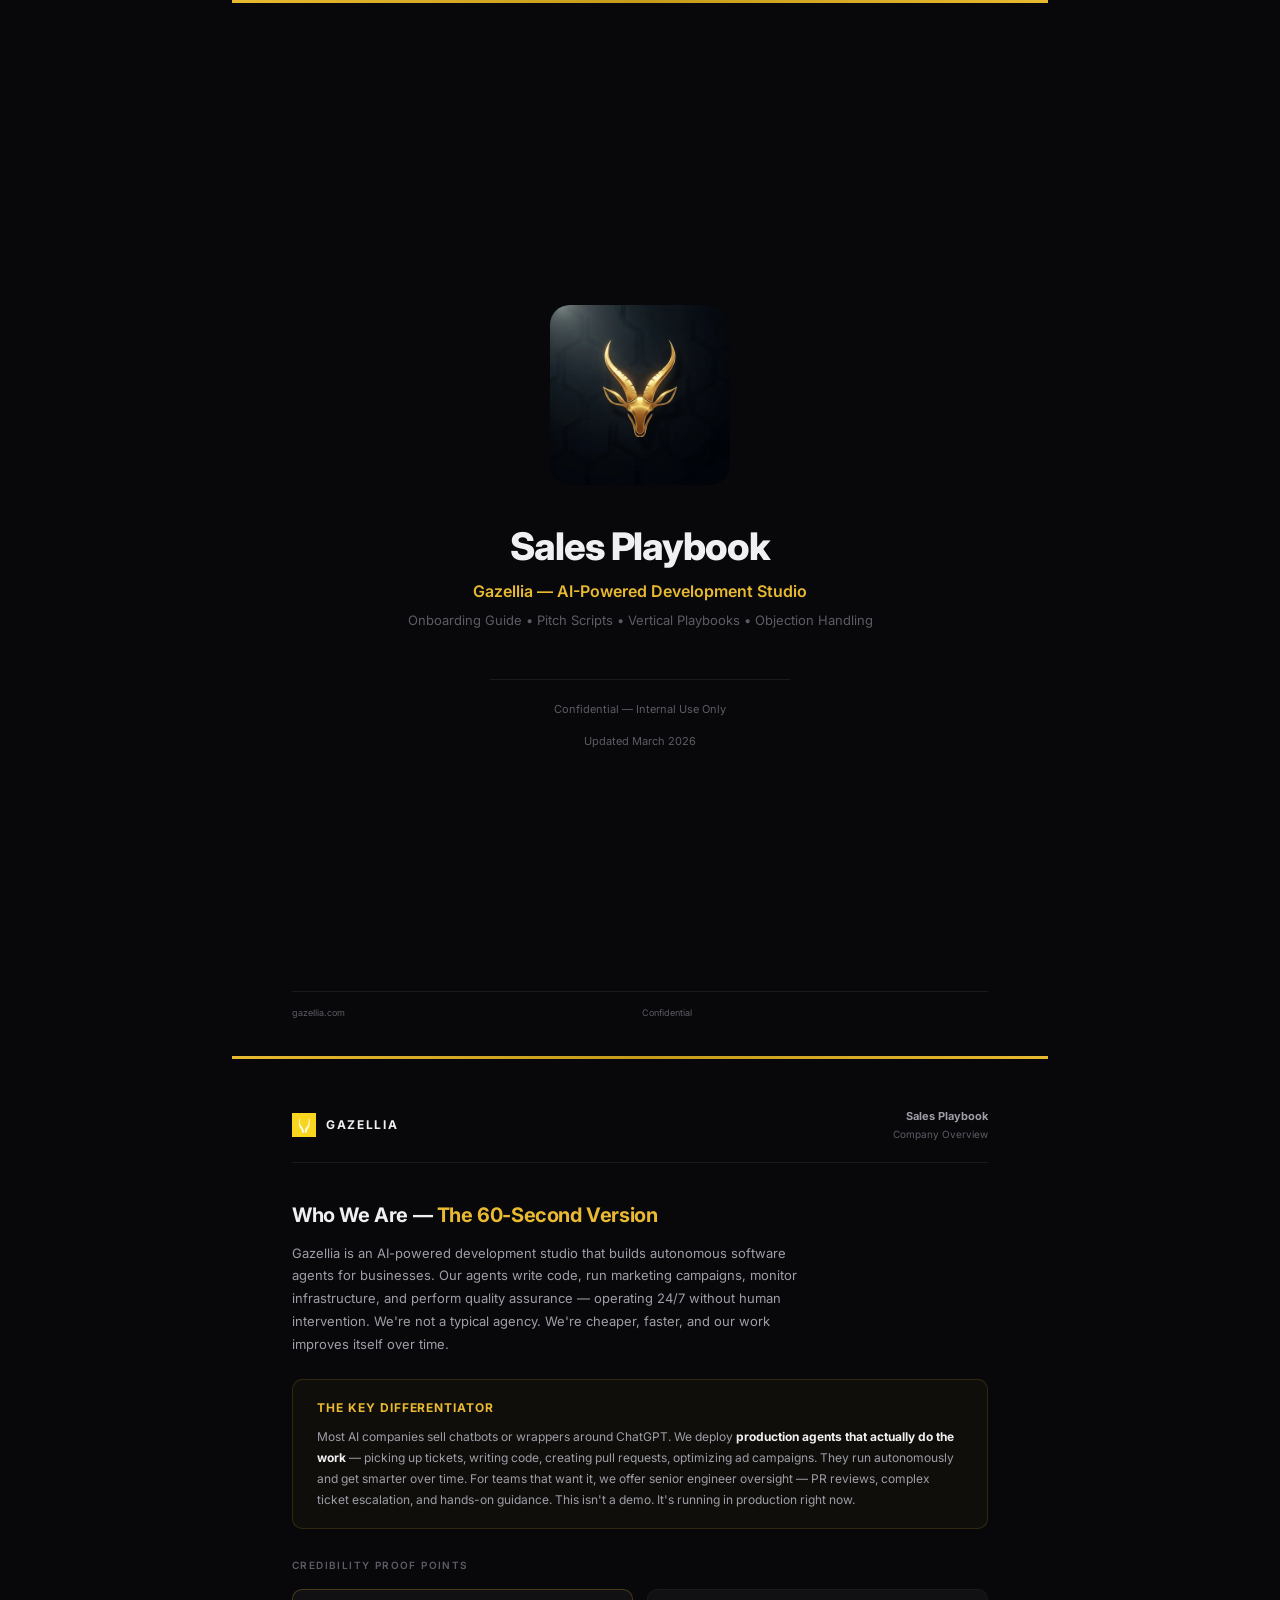
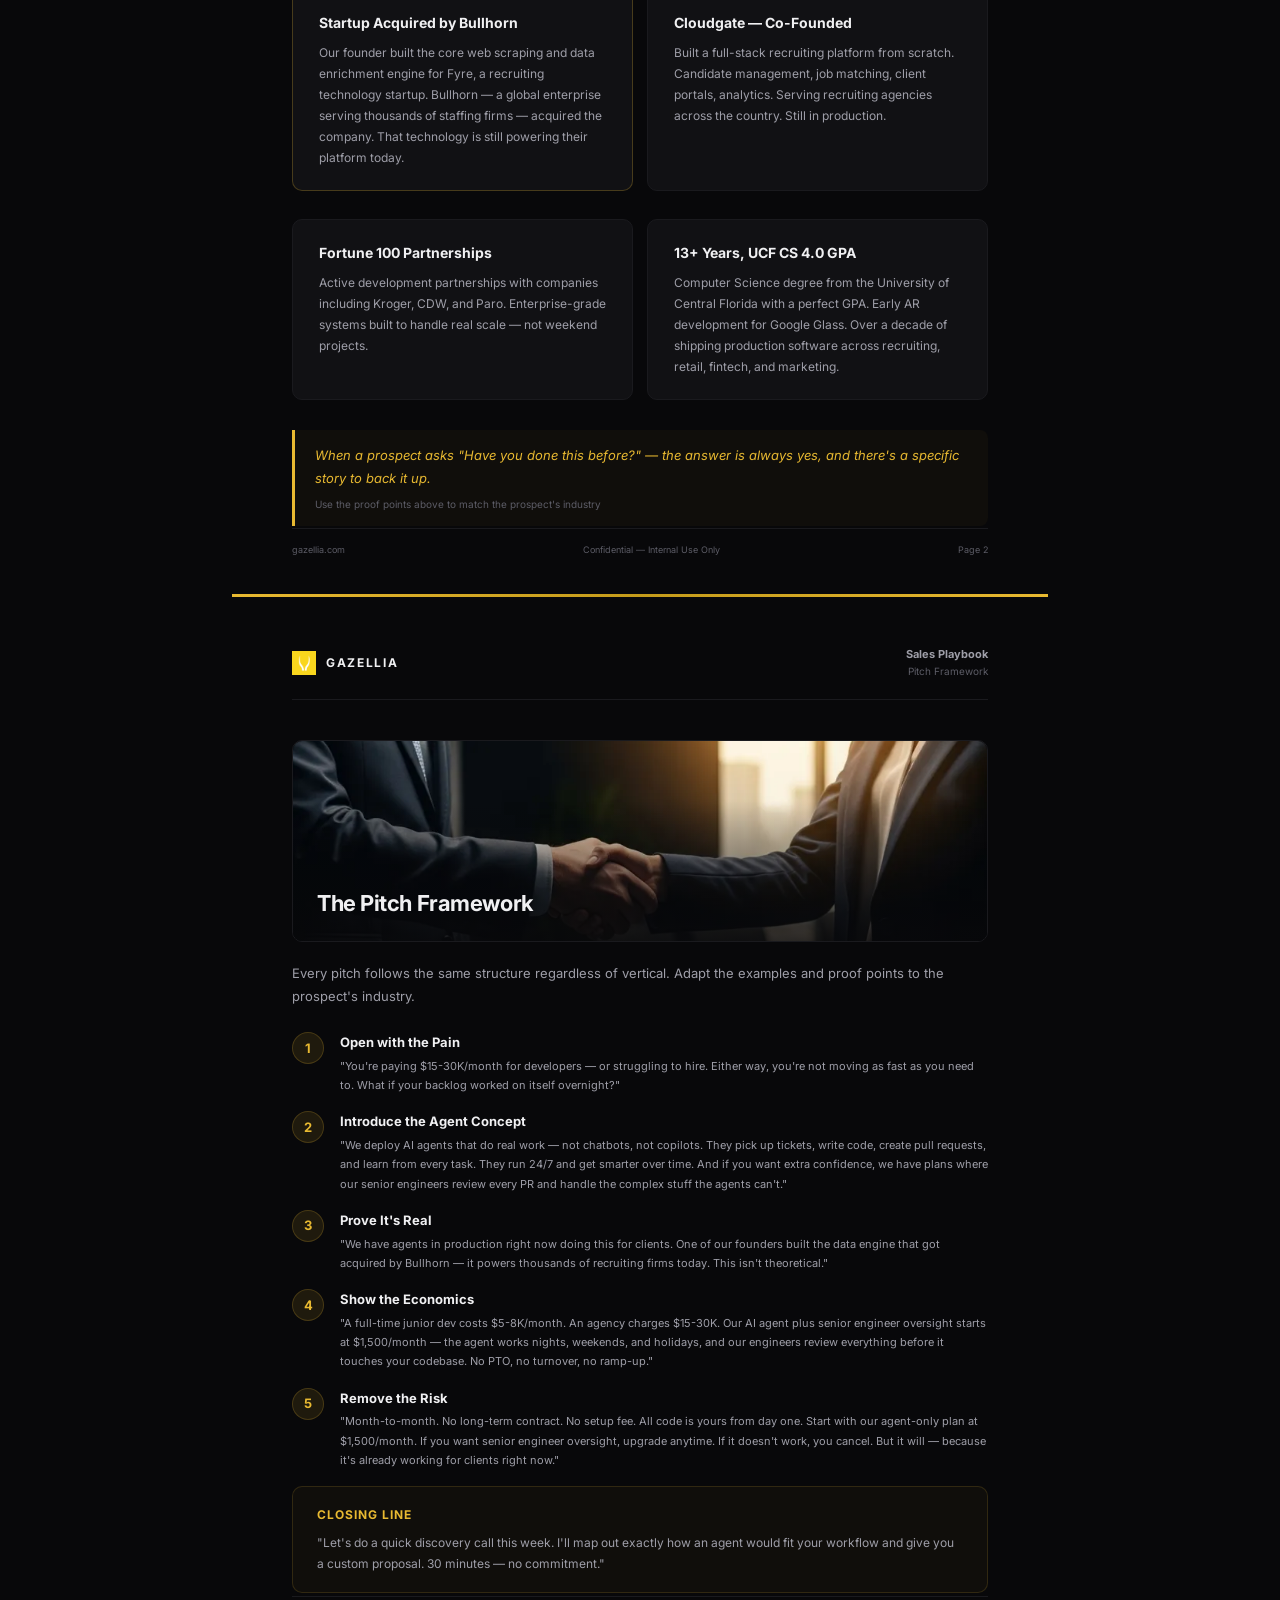
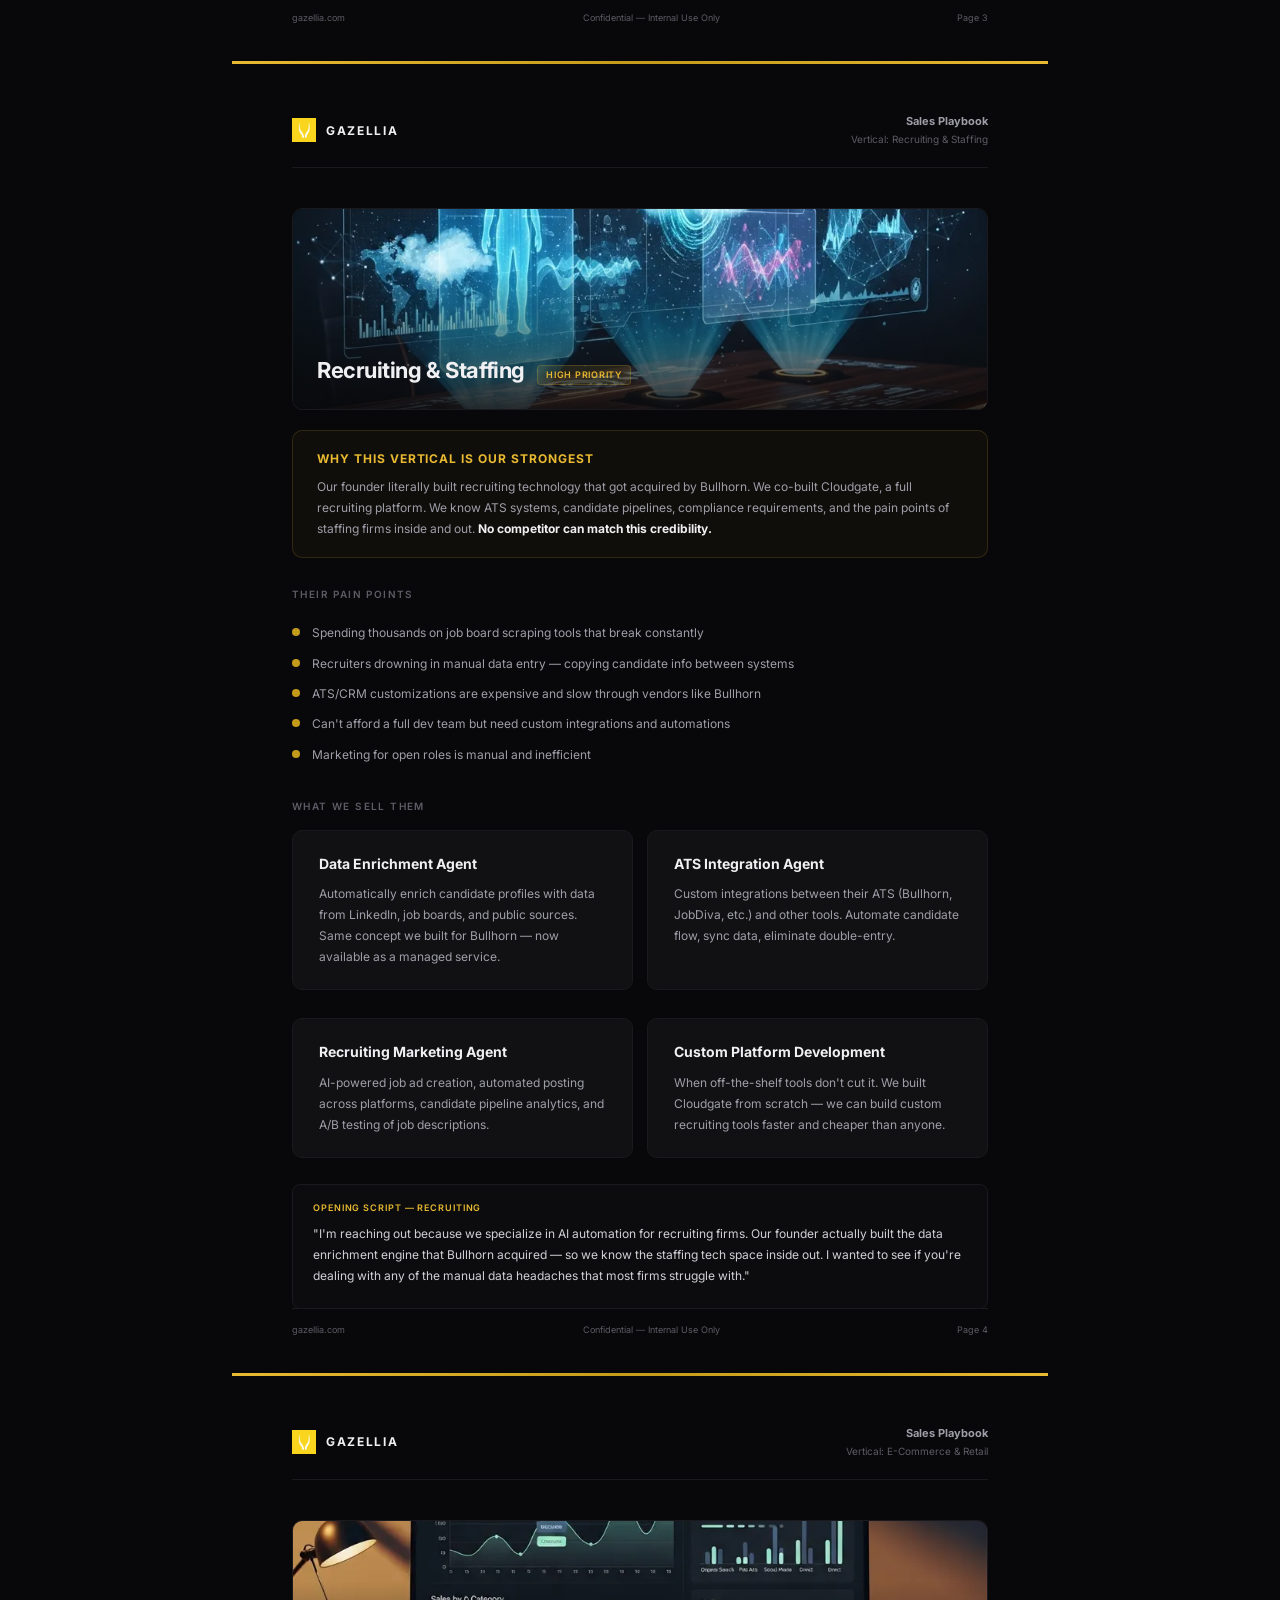
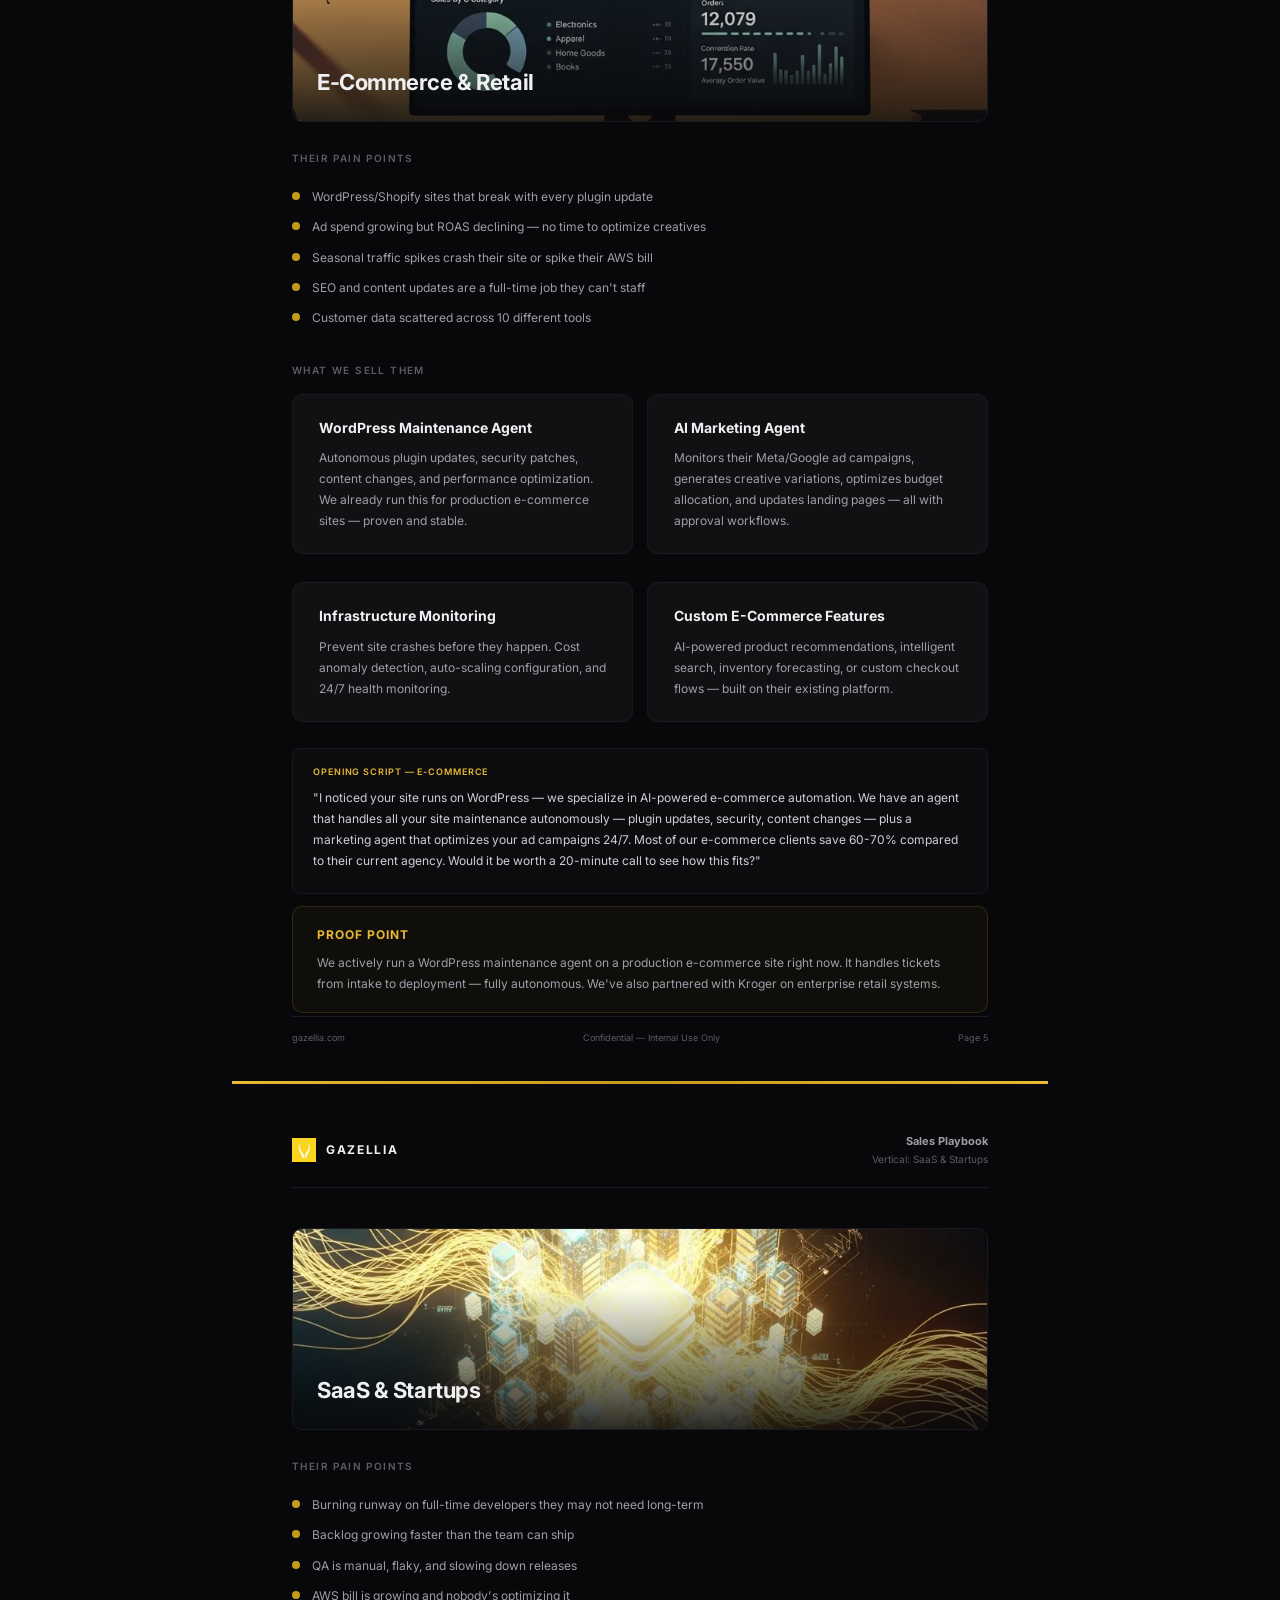
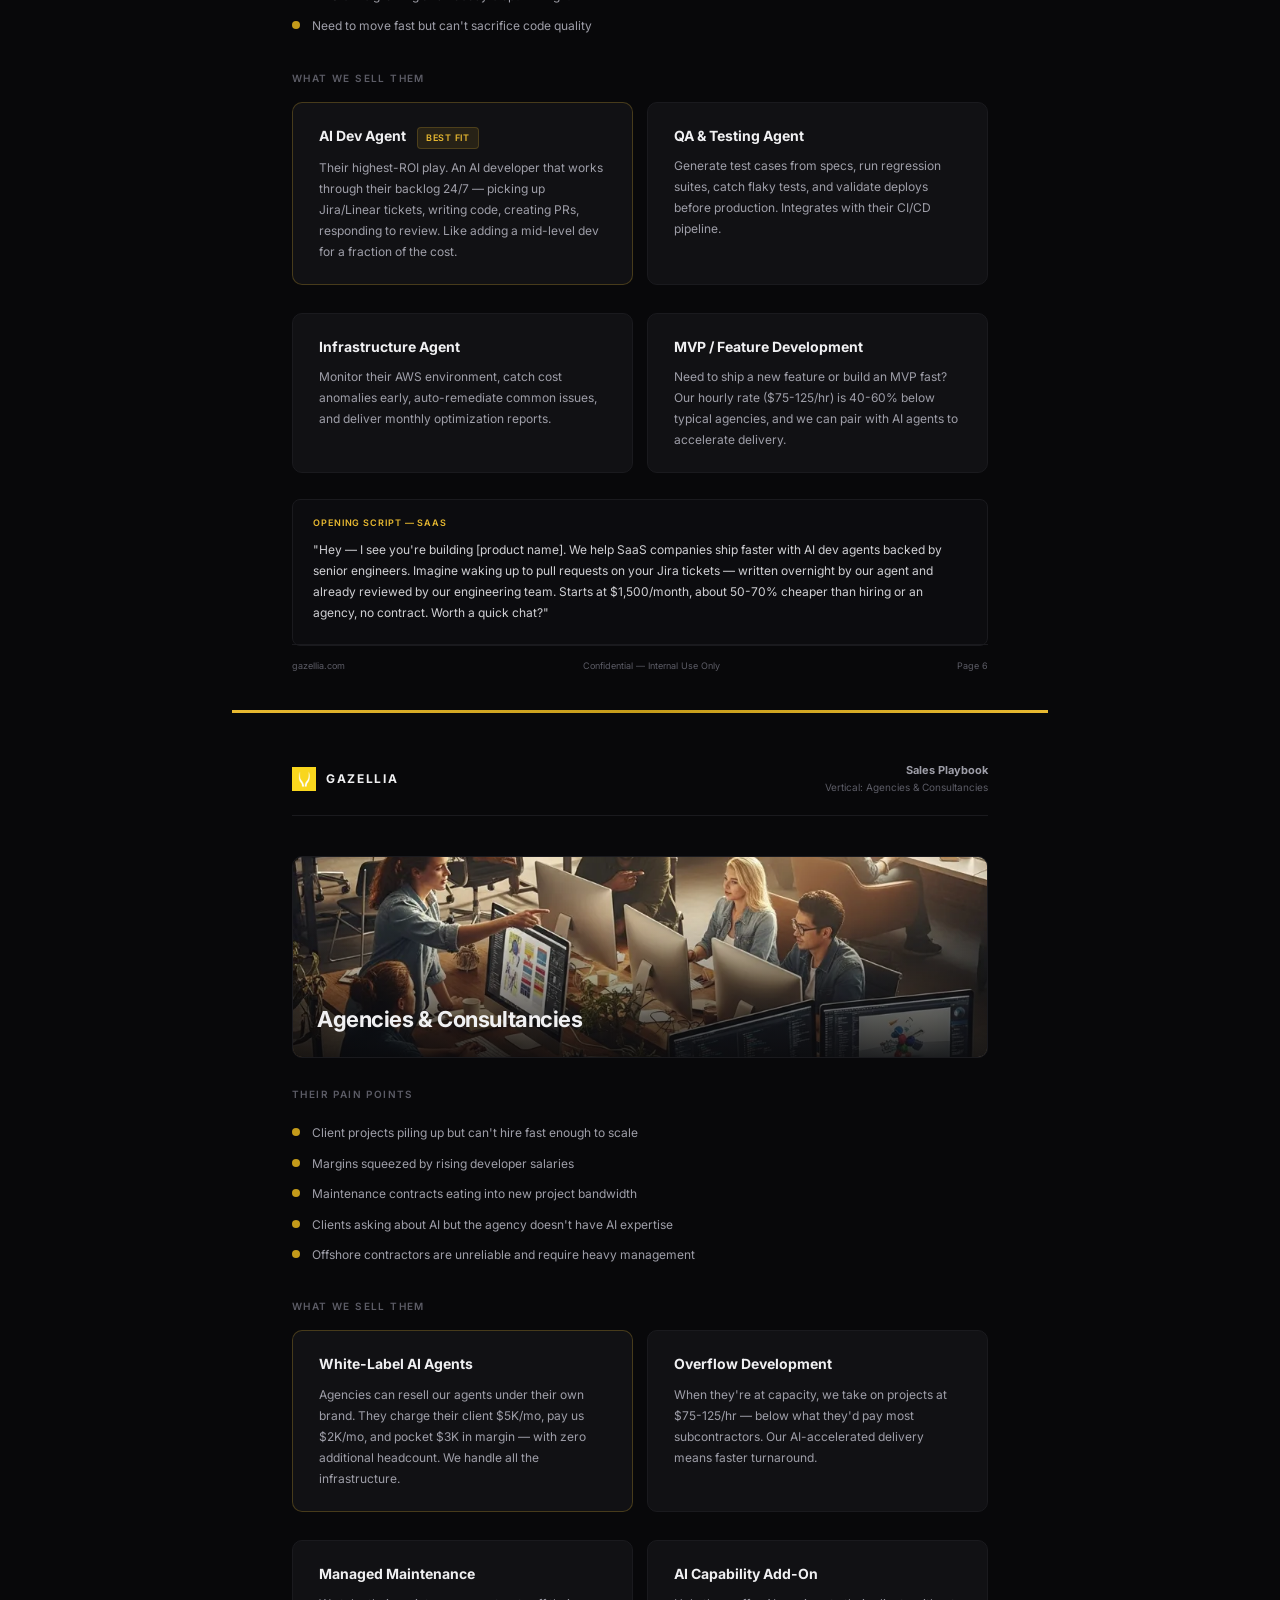
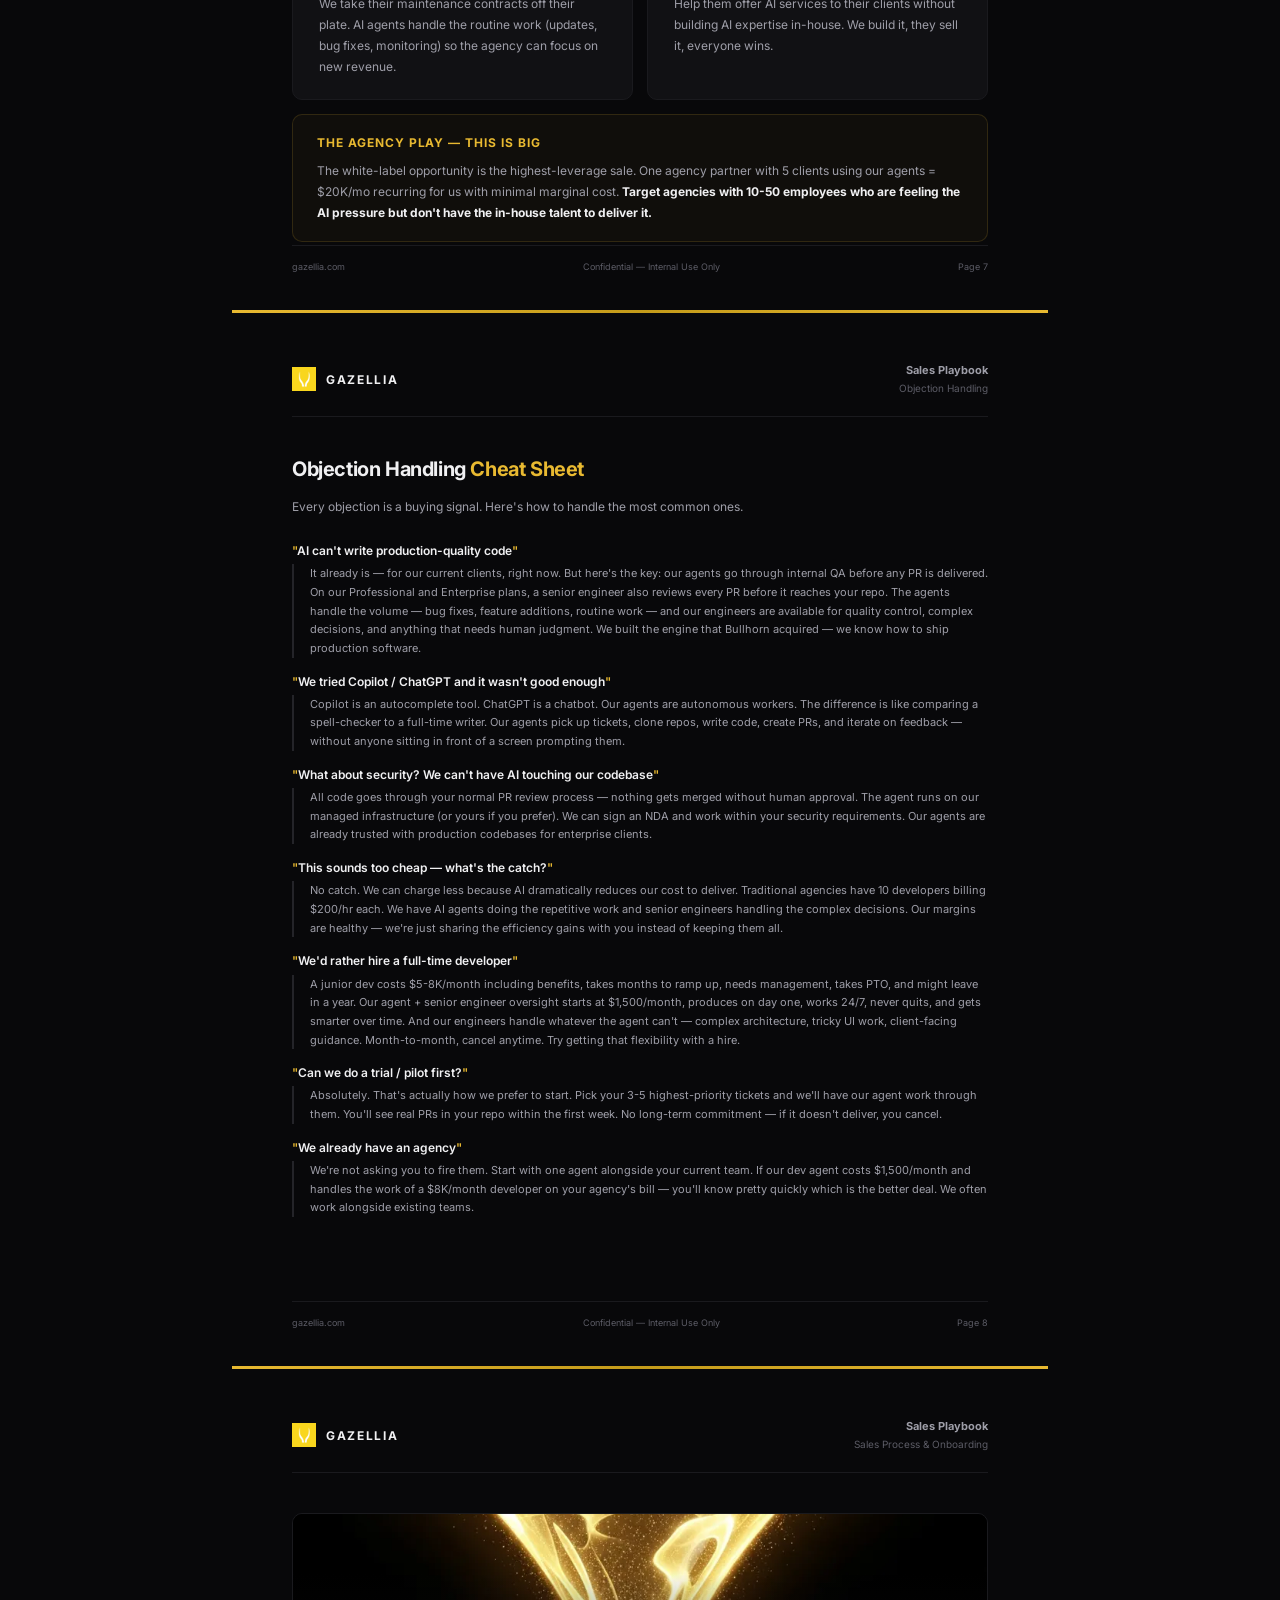
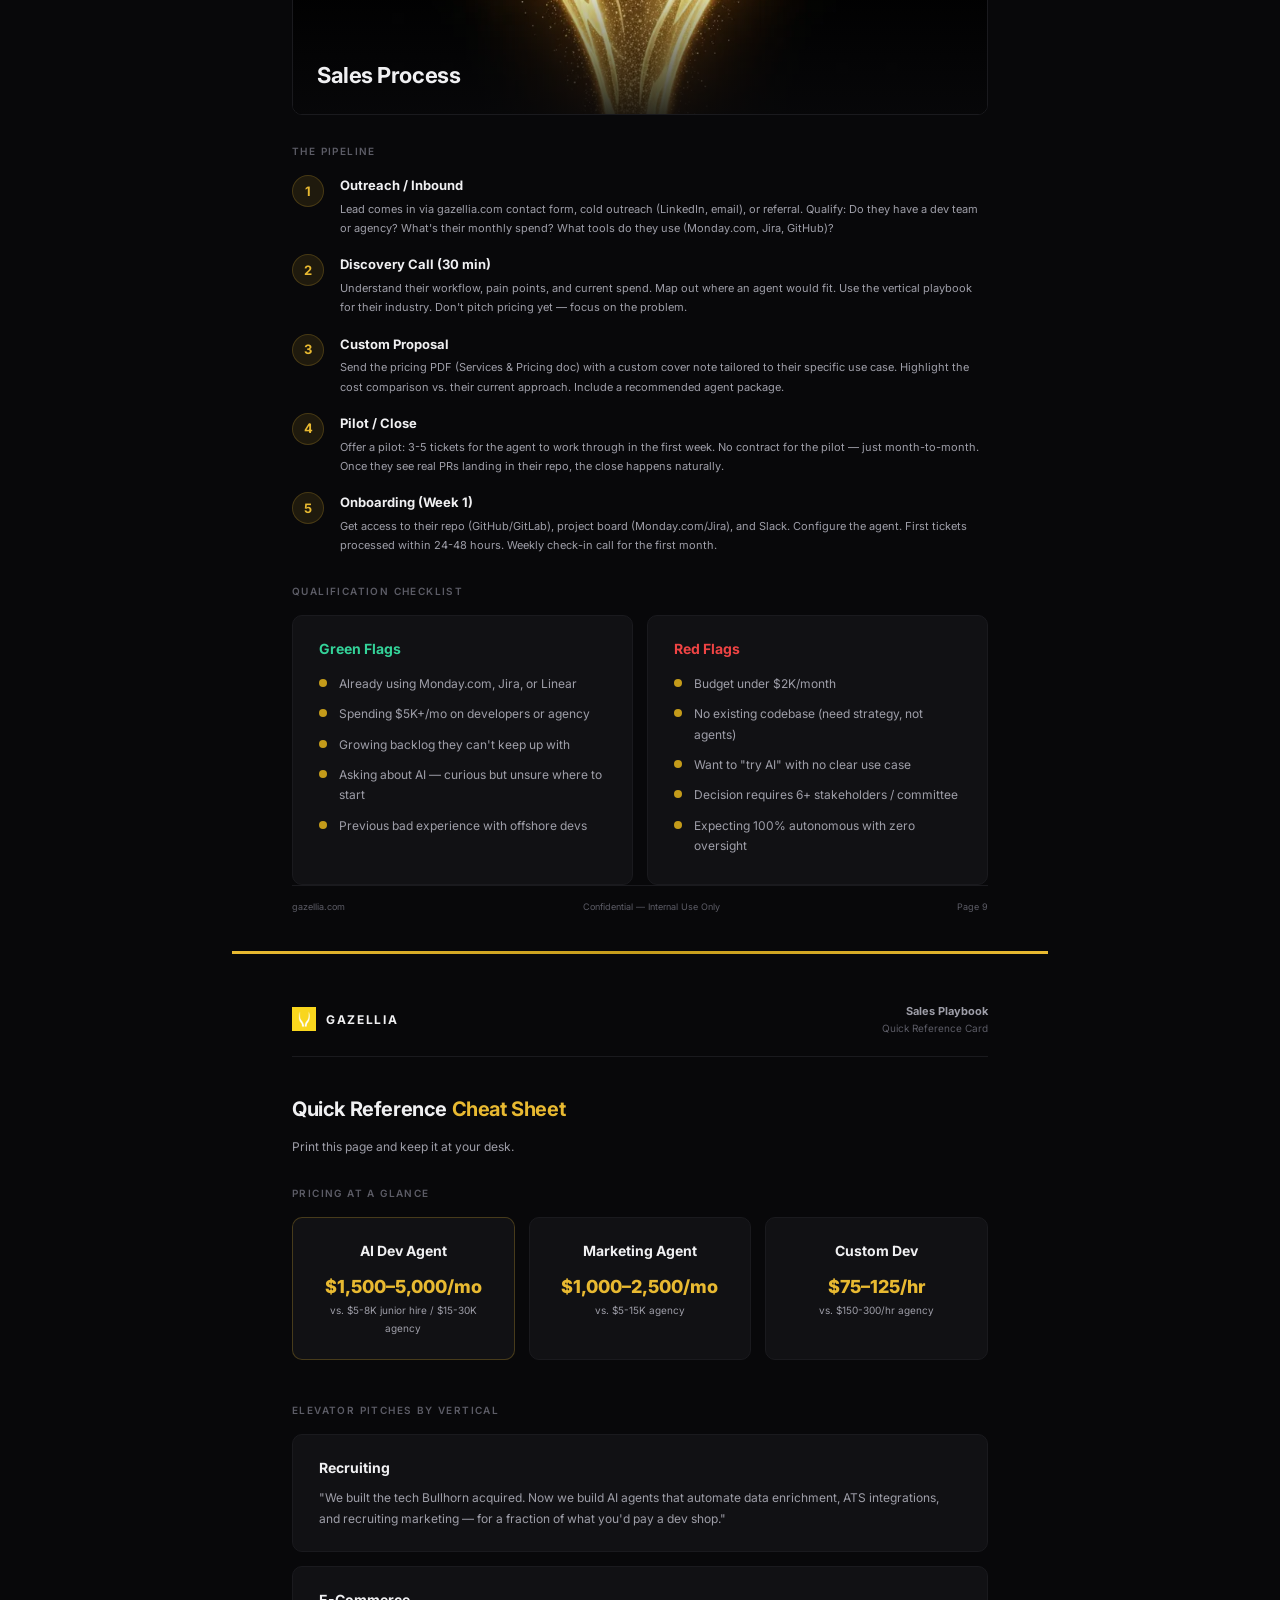
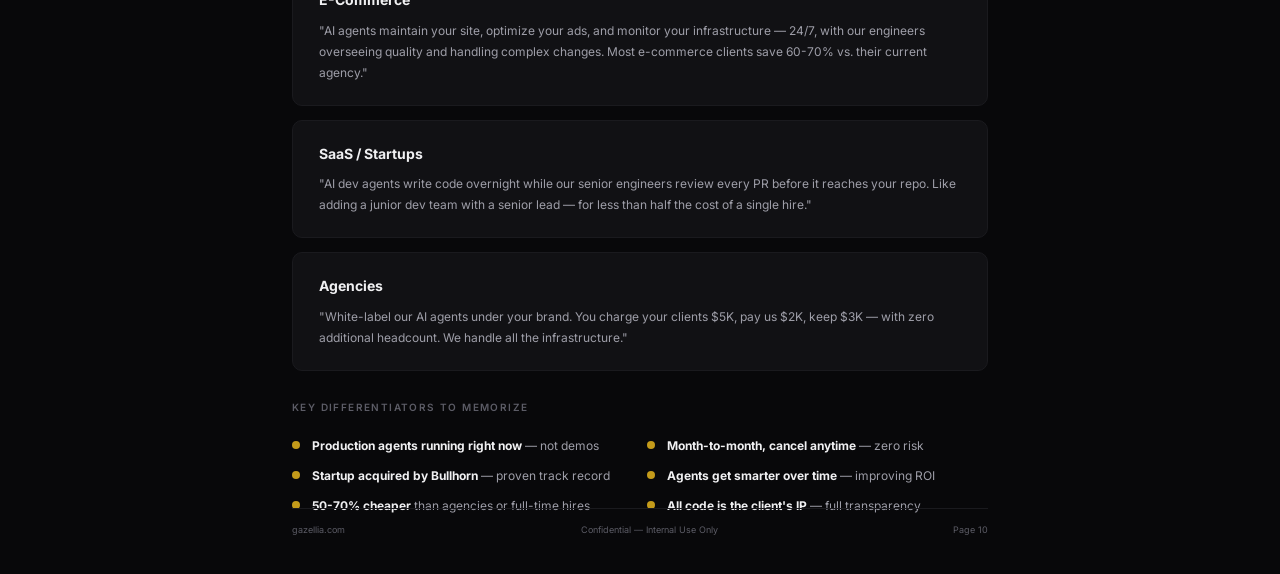
==== commit b1e1dbcf: "Aggressive pricing update across all materials Launchpad: $3K → $1,500/mo Professional: $5.5K → $2,5" ====
--- a/assets/gazellia-sales-guide.html
+++ b/assets/gazellia-sales-guide.html
@@ -255,7 +255,7 @@
     <div class="step-num">4</div>
     <div class="step-content">
       <h3>Show the Economics</h3>
-      <p>"A full-time junior dev costs $5-8K/month. An agency charges $15-30K. Our AI agent plus senior engineer oversight starts at $3,000/month — the agent works nights, weekends, and holidays, and our engineers review everything before it touches your codebase. No PTO, no turnover, no ramp-up."</p>
+      <p>"A full-time junior dev costs $5-8K/month. An agency charges $15-30K. Our AI agent plus senior engineer oversight starts at $1,500/month — the agent works nights, weekends, and holidays, and our engineers review everything before it touches your codebase. No PTO, no turnover, no ramp-up."</p>
     </div>
   </div>
 
@@ -263,7 +263,7 @@
     <div class="step-num">5</div>
     <div class="step-content">
       <h3>Remove the Risk</h3>
-      <p>"Month-to-month. No long-term contract. No setup fee. All code is yours from day one. Start with our agent-only plan at $3K/month. If you want senior engineer oversight, upgrade anytime. If it doesn't work, you cancel. But it will — because it's already working for clients right now."</p>
+      <p>"Month-to-month. No long-term contract. No setup fee. All code is yours from day one. Start with our agent-only plan at $1,500/month. If you want senior engineer oversight, upgrade anytime. If it doesn't work, you cancel. But it will — because it's already working for clients right now."</p>
     </div>
   </div>
 
@@ -420,13 +420,13 @@
     </div>
     <div class="card">
       <h3>MVP / Feature Development</h3>
-      <p>Need to ship a new feature or build an MVP fast? Our hourly rate ($100-150/hr) is 40-60% below typical agencies, and we can pair with AI agents to accelerate delivery.</p>
+      <p>Need to ship a new feature or build an MVP fast? Our hourly rate ($75-125/hr) is 40-60% below typical agencies, and we can pair with AI agents to accelerate delivery.</p>
     </div>
   </div>
 
   <div class="script">
     <div class="label">Opening Script — SaaS</div>
-    <p>"Hey — I see you're building [product name]. We help SaaS companies ship faster with AI dev agents backed by senior engineers. Imagine waking up to pull requests on your Jira tickets — written overnight by our agent and already reviewed by our engineering team. Starts at $3K/month, about 50-70% cheaper than hiring or an agency, no contract. Worth a quick chat?"</p>
+    <p>"Hey — I see you're building [product name]. We help SaaS companies ship faster with AI dev agents backed by senior engineers. Imagine waking up to pull requests on your Jira tickets — written overnight by our agent and already reviewed by our engineering team. Starts at $1,500/month, about 50-70% cheaper than hiring or an agency, no contract. Worth a quick chat?"</p>
   </div>
 
   <div class="pg-footer"><span>gazellia.com</span><span>Confidential — Internal Use Only</span><span>Page 6</span></div>
@@ -457,11 +457,11 @@
   <div class="cols">
     <div class="card gold-border">
       <h3>White-Label AI Agents</h3>
-      <p>Agencies can resell our agents under their own brand. They charge their client $10K/mo, pay us $4K/mo, and pocket $6K in margin — with zero additional headcount. We handle all the infrastructure.</p>
+      <p>Agencies can resell our agents under their own brand. They charge their client $5K/mo, pay us $2K/mo, and pocket $3K in margin — with zero additional headcount. We handle all the infrastructure.</p>
     </div>
     <div class="card">
       <h3>Overflow Development</h3>
-      <p>When they're at capacity, we take on projects at $100-150/hr — below what they'd pay most subcontractors. Our AI-accelerated delivery means faster turnaround.</p>
+      <p>When they're at capacity, we take on projects at $75-125/hr — below what they'd pay most subcontractors. Our AI-accelerated delivery means faster turnaround.</p>
     </div>
     <div class="card">
       <h3>Managed Maintenance</h3>
@@ -513,7 +513,7 @@
 
   <div class="objection">
     <div class="q">We'd rather hire a full-time developer</div>
-    <div class="a">A junior dev costs $5-8K/month including benefits, takes months to ramp up, needs management, takes PTO, and might leave in a year. Our agent + senior engineer oversight starts at $3K/month, produces on day one, works 24/7, never quits, and gets smarter over time. And our engineers handle whatever the agent can't — complex architecture, tricky UI work, client-facing guidance. Month-to-month, cancel anytime. Try getting that flexibility with a hire.</div>
+    <div class="a">A junior dev costs $5-8K/month including benefits, takes months to ramp up, needs management, takes PTO, and might leave in a year. Our agent + senior engineer oversight starts at $1,500/month, produces on day one, works 24/7, never quits, and gets smarter over time. And our engineers handle whatever the agent can't — complex architecture, tricky UI work, client-facing guidance. Month-to-month, cancel anytime. Try getting that flexibility with a hire.</div>
   </div>
 
   <div class="objection">
@@ -523,7 +523,7 @@
 
   <div class="objection">
     <div class="q">We already have an agency</div>
-    <div class="a">We're not asking you to fire them. Start with one agent alongside your current team. If our dev agent costs $4K/month and handles the work of a $12K/month developer on your agency's bill — you'll know pretty quickly which is the better deal. We often work alongside existing teams.</div>
+    <div class="a">We're not asking you to fire them. Start with one agent alongside your current team. If our dev agent costs $1,500/month and handles the work of a $8K/month developer on your agency's bill — you'll know pretty quickly which is the better deal. We often work alongside existing teams.</div>
   </div>
 
   <div class="pg-footer"><span>gazellia.com</span><span>Confidential — Internal Use Only</span><span>Page 8</span></div>
@@ -624,18 +624,18 @@
   <div class="cols-3">
     <div class="card gold-border" style="text-align:center;">
       <h3>AI Dev Agent</h3>
-      <p style="font-size:18px; color:#E8B931; font-weight:800;">$3,500–7,500/mo</p>
-      <p style="font-size:10px;">vs. $8-15K hire / $15-30K agency</p>
+      <p style="font-size:18px; color:#E8B931; font-weight:800;">$1,500–5,000/mo</p>
+      <p style="font-size:10px;">vs. $5-8K junior hire / $15-30K agency</p>
     </div>
     <div class="card" style="text-align:center;">
       <h3>Marketing Agent</h3>
-      <p style="font-size:18px; color:#E8B931; font-weight:800;">$2,000–5,000/mo</p>
+      <p style="font-size:18px; color:#E8B931; font-weight:800;">$1,000–2,500/mo</p>
       <p style="font-size:10px;">vs. $5-15K agency</p>
     </div>
     <div class="card" style="text-align:center;">
       <h3>Custom Dev</h3>
-      <p style="font-size:18px; color:#E8B931; font-weight:800;">$100–150/hr</p>
-      <p style="font-size:10px;">vs. $175-300/hr agency</p>
+      <p style="font-size:18px; color:#E8B931; font-weight:800;">$75–125/hr</p>
+      <p style="font-size:10px;">vs. $150-300/hr agency</p>
     </div>
   </div>
 
@@ -654,7 +654,7 @@
   </div>
   <div class="card">
     <h3>Agencies</h3>
-    <p>"White-label our AI agents under your brand. You charge your clients $10K, pay us $4K, keep $6K — with zero additional headcount. We handle all the infrastructure."</p>
+    <p>"White-label our AI agents under your brand. You charge your clients $5K, pay us $2K, keep $3K — with zero additional headcount. We handle all the infrastructure."</p>
   </div>
 
   <div class="divider">Key Differentiators to Memorize</div>
